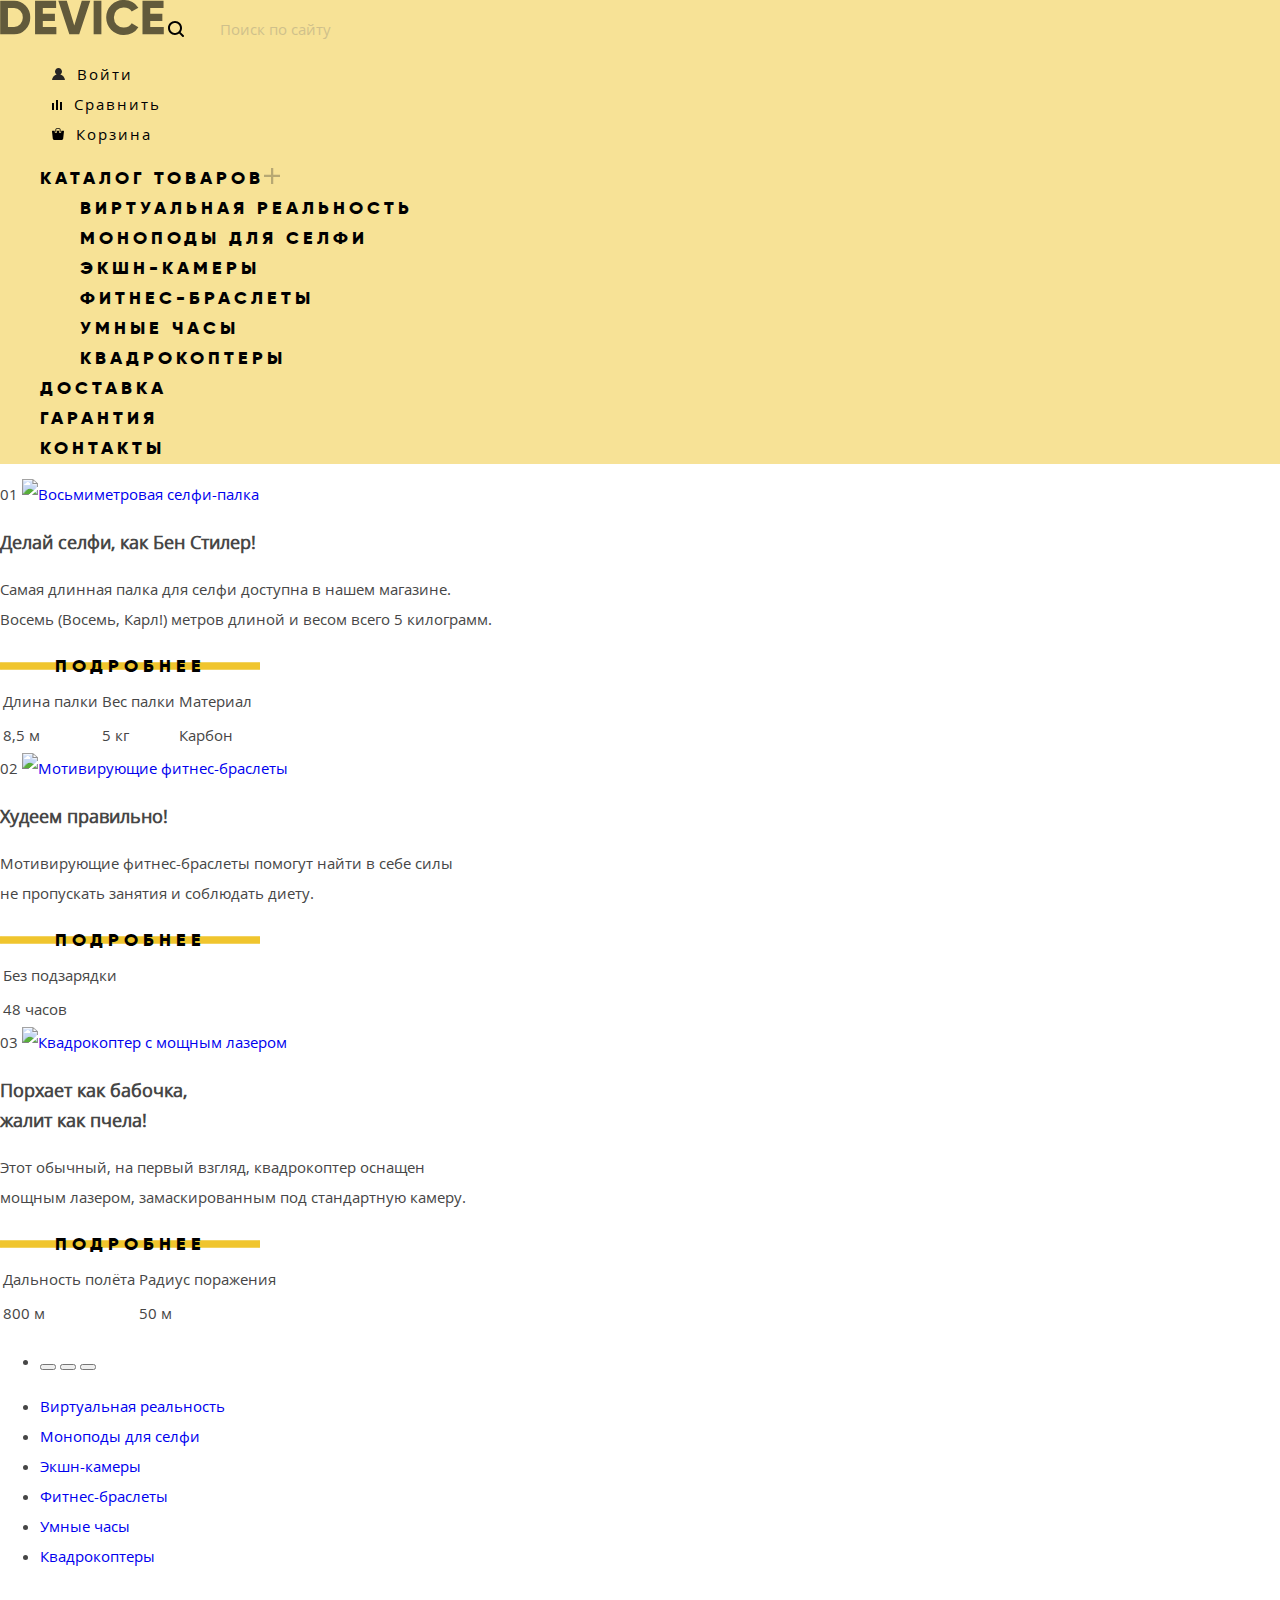
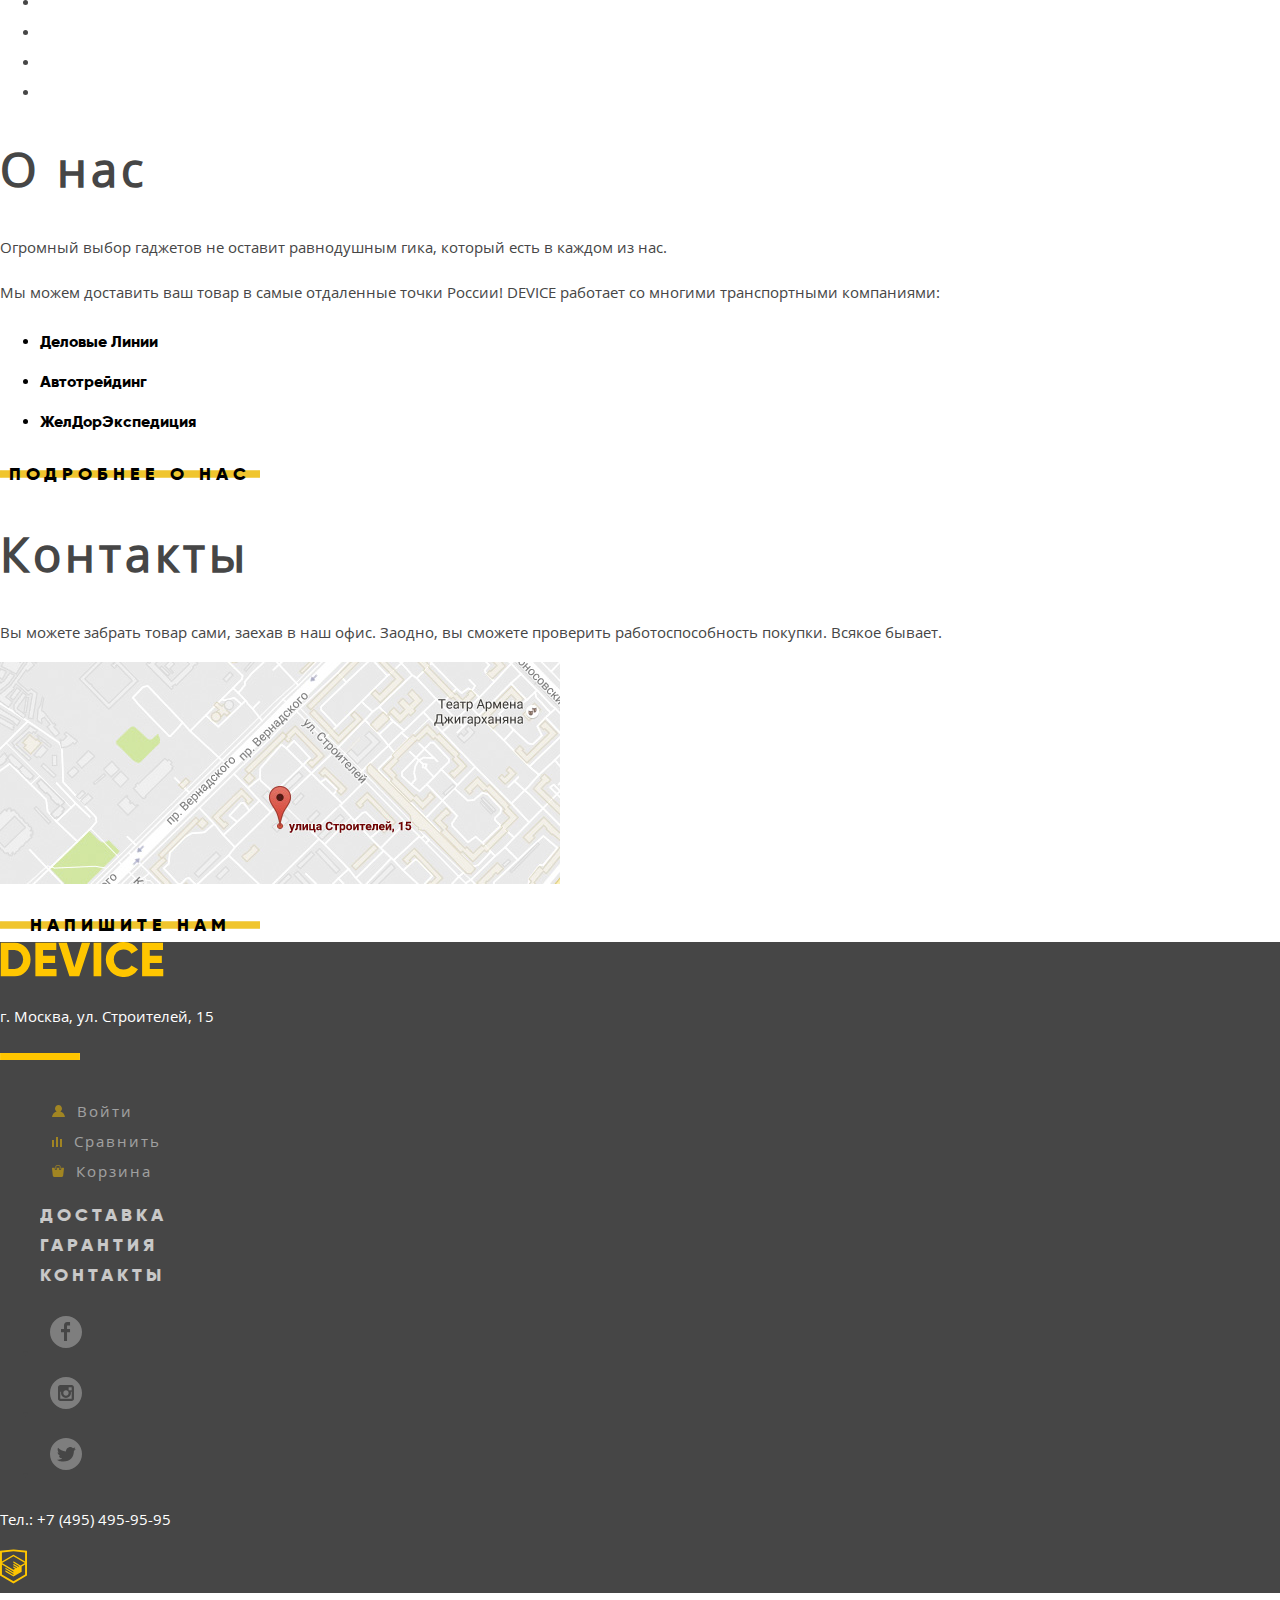
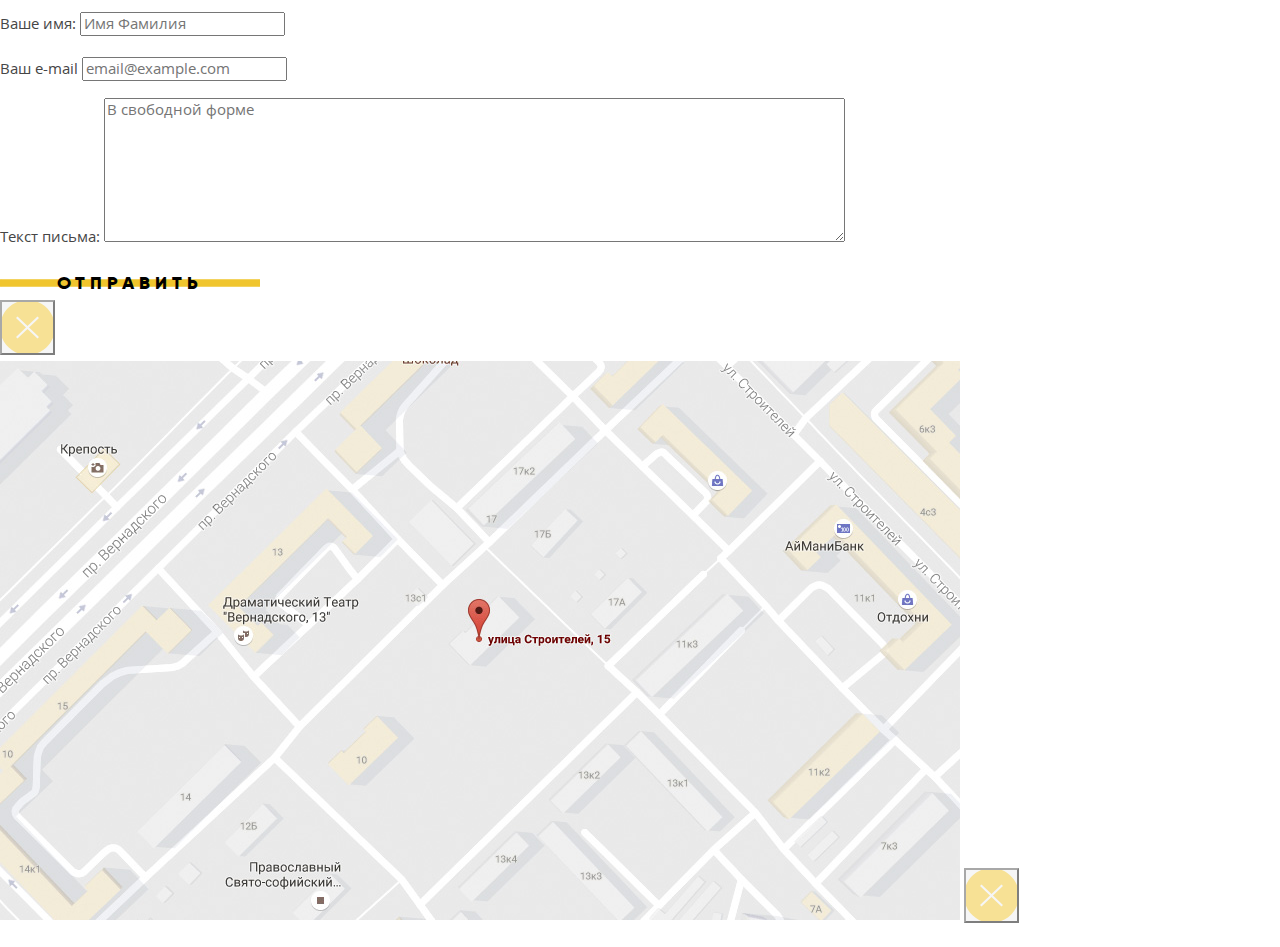
==== index.html @ b41decad "Добавил класс ссылке [Каталог товаров], чтобы снова было видно плюсик (раскр. окно)" ====
<!DOCTYPE html>
<html lang="ru">
  <head>
    <meta charset="utf-8">
    <link href="css/normalize.css" rel="stylesheet">
    <link href="css/style.css" rel="stylesheet">
    <title>Device</title>
  </head>

  <body>
    <header class="main-header">
      <nav class="main-navigation">
        <a class="logo-icon">
          <img src="img/logo-icon.svg" width="164" height="35" alt="Интернет-магазин гаджетов Device">
        </a>
        <form class="search-form" action="https://echo.htmlacademy.ru" method="get">
          <label class="visually-hidden" for="search">Поиск по сайту</label>
          <input class="search-line" type="search" name="search" placeholder="Поиск по сайту" id="search">
        </form>
        <ul class="user-navigation">
          <li class="account">
            <a class="account-icon" href="#">Войти</a>
          </li>
          <li class="compare">
            <a class="compare-icon" href="#">Сравнить</a>
          </li>
          <li class="cart">
            <a class="cart-icon" href="#">Корзина</a>
          </li>
        </ul>

        <ul class="site-navigation">
          <li>
            <a class="catalog" href="#">Каталог товаров</a>
            <ul class="sub-menu">
              <li>
                <a href="#">Виртуальная реальность</a>
              </li>
              <li>
                <a href="catalog.html">Моноподы для селфи</a>
              </li>
              <li>
                <a href="#">Экшн-камеры</a>
              </li>
              <li>
                <a href="#">Фитнес-браслеты</a>
              </li>
              <li>
                <a href="#">Умные часы</a>
              </li>
              <li>
                <a href="#">Квадрокоптеры</a>
              </li>
            </ul>
          </li>
          <li>
              <a href="#">Доставка</a>
          </li>
          <li>
            <a href="#">Гарантия</a>
          </li>
          <li>
            <a href="#">Контакты</a>
          </li>
        </ul>
      </nav>
    </header>

    <main class="container">
      <h1 class="visually-hidden">Интернет магазин Device</h1>

      <section class="popular">
        <h2 class="visually-hidden">Популярные предложения</h2>

        <div class="slide">
          <span class="slide-number">01</span>
          <a href="#">
            <img src="img/slider-1.png" width="384" height="486" alt="Восьмиметровая селфи-палка">
          </a>
          <h3>Делай селфи, как Бен Стилер!</h3>
          <p>
            Самая длинная палка для селфи доступна в нашем магазине. <br>
            Восемь (Восемь, Карл!) метров длиной и весом всего 5 килограмм.
          </p>
          <table>
            <tr>
              <td>Длина палки</td>
              <td>Вес палки</td>
              <td>Материал</td>
            </tr>
            <tr>
              <td>8,5 м</td>
              <td>5 кг</td>
              <td>Карбон</td>
            </tr>
            <a class="button" href="#">Подробнее</a>
          </table>
        </div>

        <div class="slide">
          <span class="slide-number">02</span>
          <a href="#">
            <img src="img/slider-2.png" width="345" height="485" alt="Мотивирующие фитнес-браслеты">
          </a>
          <h3>Худеем правильно!</h3>
          <p>
            Мотивирующие фитнес-браслеты помогут найти в себе силы <br>
            не пропускать занятия и соблюдать диету.
          </p>
          <table>
            <tr>
              <td>Без подзарядки</td>
            </tr>
            <tr>
              <td>48 часов</td>
            </tr>
            <a class="button" href="#">Подробнее</a>
          </table>
        </div>

        <div class="slide">
          <span class="slide-number">03</span>
          <a href="#">
            <img src="img/slider-3.png" width="526" height="334" alt="Квадрокоптер с мощным лазером">
          </a>
          <h3>Порхает как бабочка, <br>
              жалит как пчела!</h3>
          <p>
            Этот обычный, на первый взгляд, квадрокоптер оснащен <br>
            мощным лазером, замаскированным под стандартную камеру.
          </p>
          <table>
            <tr>
              <td>Дальность полёта</td>
              <td>Радиус поражения</td>
            </tr>
            <tr>
              <td>800 м</td>
              <td>50 м</td>
            </tr>
            <a class="button" href="#">Подробнее</a>
          </table>
        </div>
        <ul class="slide-switches">
          <li class="slide-radio">
            <button class="slider" type="button" name="button">
              <span class="visually-hidden">Первый слайд</span>
            </button>
            <button class="slider" type="button" name="button">
              <span class="visually-hidden">Второй слайд</span>
            </button>
            <button class="slider" type="button" name="button">
              <span class="visually-hidden">Третий слайд</span>
            </button>
          </li>
        </ul>
      </section>

      <section class="categories"></section>
        <h2 class="visually-hidden">Популярные категории товаров</h2>
        <ul class="categories-list">
          <li class="categories-item">
            <a href="#">
              <div class="category category-virtual"></div>
            </a>
            <a href="#">Виртуальная реальность</a>
          </li>
          <li class="categories-item">
            <a href="#">
              <div class="category category-monopod"></div>
            </a>
            <a href="#">Моноподы для селфи</a>
          </li>
          <li class="categories-item">
            <a href="#">
              <div class="category category-actioncam"></div>
            </a>
            <a href="#">Экшн-камеры</a>
          </li>
          <li class="categories-item">
            <a href="#">
              <div class="category category-bracelet"></div>
            </a>
            <a href="#">Фитнес-браслеты</a>
          </li>
          <li class="categories-item">
            <a href="#">
              <div class="category category-watch"></div>
            </a>
            <a href="#">Умные часы</a>
          </li>
          <li class="categories-item">
            <a href="#">
              <div class="category category-copters"></div>
            </a>
            <a href="#">Квадрокоптеры</a>
          </li>
        </ul>

      <section class="services"></section>

      <section class="brands">
        <h2 class="visually-hidden">Бренды, с которыми мы сотрудничаем</h2>
        <ul class="brands-list">
          <li class="brands-item">
            <a href="#">
              <img src="img/brands-dji.png" alt="">
            </a>
          </li>
          <li class="brands-item">
            <a href="#">
              <img src="img/brands-sp.png" alt="">
            </a>
          </li>
          <li class="brands-item">
            <a href="#">
              <img src="img/brands-gopro.png" alt="">
            </a>
          </li>
          <li class="brands-item">
            <a href="#">
              <img src="img/brands-vive.png" alt="">
            </a>
          </li>
        </ul>
      </section>

      <section class="info">
        <h2 class="header-with-bar">О нас</h2>
        <p>Огромный выбор гаджетов не оставит равнодушным гика, который есть в каждом из нас.</p>
        <p>Мы можем доставить ваш товар в самые отдаленные точки России! DEVICE работает со многими транспортными компаниями:</p>
        <ul class="partners">
          <li class="partners-item">Деловые Линии</li>
          <li class="partners-item">Автотрейдинг</li>
          <li class="partners-item">ЖелДорЭкспедиция</li>
        </ul>
        <a class="button" href="#">Подробнее о нас</a>
      </section>

      <section class="contacts">
        <h2 class="header-with-bar">Контакты</h2>
        <p>Вы можете забрать товар сами, заехав в наш офис. Заодно, вы сможете проверить работоспособность покупки. Всякое бывает.</p>
        <p><a class="index-map" href="#"><img src="img/index-map.jpg" width="560" height="222" alt="Карта"></a></p>
        <a class="button" href="#">Напишите нам</a>
      </section>
    </main>

    <footer class="main-footer">
      <a class="logo-icon">
        <img src="img/logo-icon-footer.svg" width="164" height="35" alt="Интернет-магазин гаджетов Device">
      </a>
      <p class="adress">г. Москва, ул. Строителей, 15</p>

      <nav class="footer-navigation">
        <ul class="user-navigation-footer">
          <li class="account">
            <a class="account-icon-footer" href="#">Войти</a>
          </li>
          <li class="compare">
            <a class="compare-icon-footer" href="#">Сравнить</a>
          </li>
          <li class="cart">
            <a class="cart-icon-footer" href="#">Корзина</a>
          </li>
        </ul>

        <ul class="site-navigation site-navigation-footer">
          <li>
            <a href="#">Доставка</a>
          </li>
          <li>
            <a href="#">Гарантия</a>
          </li>
          <li>
            <a href="#">Контакты</a>
          </li>
        </ul>
      </nav>
      <ul class="social-network-list">
        <li><a class="social-button social-button-fb" href="#"><span class="visually-hidden">Facebook</span></a></li>
        <li><a class="social-button social-button-inst" href="#"><span class="visually-hidden">Instagram</span></a></li>
        <li><a class="social-button social-button-tw" href="#"><span class="visually-hidden">Twitter</span></a></li>
      </ul>
      <p class="telephone">Тел.: +7 (495) 495-95-95</p>
      <a class="html-academy-logo" href="https://htmlacademy.ru/">
        <img src="img/html-academy-logo.svg" width="27" height="35" alt="Интернет-магазин гаджетов Device">
      </a>
    </footer>

    <section class="modal-feedback">
      <h2 class="visually-hidden">Обратная связь</h2>
      <form class="feedback-form" action="https://echo.htmlacademy.ru" method="post">
        <p>
          <label for="name">Ваше имя:</label>
          <input type="text" name="name" placeholder="Имя Фамилия" id="name">
        </p>
        <p>
          <label for="email">Ваш e-mail</label>
          <input type="email" name="email" placeholder="email@example.com" id="email">
        </p>
        <p>
          <label for="comment">Текст письма:</label>
          <textarea name="comment" rows="8" cols="80" id="comment" placeholder="В свободной форме"></textarea>
        </p>

        <button class="button" type="submit">Отправить</button>
      </form>
      <button class="modal-close" type="button" name="button">
        <span class="visually-hidden">Закрыть всплывающее окно</span>
      </button>
    </section>

    <section class="modal-map">
      <h2 class="visually-hidden">Как до нас добраться</h2>
      <img src="img/modal-map.jpg" alt="г. Москва, ул. Строителей, 15">
      <button class="modal-close" type="button" name="button">
        <span class="visually-hidden">Закрыть всплывающее окно</span>
      </button>
    </section>

  </body>
</html>
---- css/style.css ----
/*
@font-face {
  font-family: "Open Sans";
  src: url("../fonts/opensans.woff2") format("woff2");
  font-weight: normal;
  font-style: normal;
}
*/

@font-face {
  font-family: "Gilroy";
  src: url("../fonts/gilroyextrabold.woff2") format("woff2");
  /* font-weight: 800; */
  font-style: normal;
}

@font-face {
  font-family: "Open Sans";
  src: url("../fonts/opensans.woff2") format("woff2");
  /* font-weight: 400; */
  font-style: normal;
}

.visually-hidden {
  position: absolute;
  clip: rect(0 0 0 0);
  width: 1px;
  height: 1px;
  margin: -1px;
}

body {
  margin: 0;
  padding: 0;

  font-family: "Open Sans", "Arial", sans-serif;
  font-size: 15px;
  line-height: 30px;
  font-weight: normal;
  color: #464646;

  background-color: #ffffff;
}

a {
  text-decoration: none;
}

.main-navigation {
  background-color: #f7e296;
}

.user-navigation, .user-navigation-footer {
  list-style: none;
}

.main-footer p {
  color: #ffffff;
}

.user-navigation a {
  font-size: 15px;
  color: #000000;
  line-height: 30px;
  letter-spacing: 2px;
}

.site-navigation a:hover,
.site-navigation a:focus,
.user-navigation a:hover,
.user-navigation a:focus {
  opacity: 0.6;
}

.site-navigation a:active {
  opacity: 0.3;
}

.button-logout {
  opacity: 0.3;
}

.button-logout:hover,
.button-logout:focus {
  opacity: 0.6;
}

.logo-icon:hover {
  opacity: 0.6;
}

.logo-icon:active {
  opacity: 0.3;
}

.search-line {
  opacity: 0.3;
  border: none;
  outline: none;
  background-color: transparent;
}

.search-line:hover,
.search-line:focus{
  opacity: 0.6;
}

.account a:hover,
.compare a:hover,
.cart a:hover {
  opacity: 0.6;
}

.account a:active,
.compare a:active,
.cart a:active {
  opacity: 0.3;
}

.search-form {
  /* border-color: red;
  border-style: solid; */
  display: inline-block;
  padding-left: 50px;
  background-image: url("../img/search-icon.svg");
  background-repeat: no-repeat;
  background-position: left;
}

.account-icon::before{
  content: "";
  width: 13px;
  height: 12px;
  margin-right: 12px;
  margin-left: 12px;

  background-image: url("../img/account-icon.svg");
  background-repeat: no-repeat;
  background-position: center;
  display: inline-block;
}

.account-icon-footer::before {
  content: "";
  content: "";
  width: 13px;
  height: 12px;
  margin-right: 12px;
  margin-left: 12px;

  background-image: url("../img/account-icon-footer.svg");
  background-repeat: no-repeat;
  background-position: center;
  display: inline-block;
}


.compare-icon::before {
  content: "";
  width: 10px;
  height: 10px;
  margin-right: 12px;
  margin-left: 12px;

  background-image: url("../img/compare-icon.svg");
  background-repeat: no-repeat;
  background-position: center;
  display: inline-block;
}

.compare-icon-footer::before {
  content: "";
  width: 10px;
  height: 10px;
  margin-right: 12px;
  margin-left: 12px;

  background-image: url("../img/compare-icon-footer.svg");
  background-repeat: no-repeat;
  background-position: center;
  display: inline-block
}

.cart-icon::before {
  content: "";
  width: 12px;
  height: 12px;
  margin-right: 12px;
  margin-left: 12px;

  background-image: url("../img/cart-icon.svg");
  background-repeat: no-repeat;
  background-position: center;
  display: inline-block;
}

.cart-icon-footer::before {
  content: "";
  width: 12px;
  height: 12px;
  margin-right: 12px;
  margin-left: 12px;

  background-image: url("../img/cart-icon-footer.svg");
  background-repeat: no-repeat;
  background-position: center;
  display: inline-block;
}

.catalog::after {
  content: "";
  width: 16px;
  height: 16px;
  background-image: url("../img/plus.png");
  background-repeat: no-repeat;
  background-position: center;
  display: inline-block;
  opacity: 0.3;
}

.site-navigation, .sub-menu {
  list-style: none;
  font-family: "Gilroy", "Arial", sans-serif;
  font-weight: 800;
}

.site-navigation a {
  text-transform: uppercase;
  line-height: 24px;
  font-size: 18px;
  font-weight: normal;
  letter-spacing: 4px;
  color: #000000;
}

.info h2, .contacts h2, .modal-feedback h2 {
  font-size: 47px;
  line-height: 48px;
  font-weight: 800;
  letter-spacing: 4px;
}

.partners-item {
  font-size: 16px;
  font-family: "Gilroy", "Open Sans", sans-serif;
  font-weight: 800;
  line-height: 40px;
  color: #000000;
}

.header-with-bar::before {
  content: "";
  width: 300px;
  height: auto;

  background-image: url("../img/bar-black.png");
  background-repeat: no-repeat;
  background-position: left;
  display: block;
}

.adress::after {
  content: "";
  width: 300px;
  height: 50px;

  background-image: url("../img/bar-yellow-footer.png");
  background-repeat: no-repeat;
  background-position: left;
  display: block;
}

.main-footer {
  background-color: #464646;
}

.footer-navigation, .user-navigation-footer a {
  font-size: 15px;
  font-family: "Open Sans", sans-serif;
  font-weight: 300;
  color: #ffffff;
  line-height: 30px;
  letter-spacing: 2px;

  opacity: 0.7;
}

.footer-navigation .user-navigation a:hover {
  opacity: 1;
}

.footer-navigation .user-navigation a:active {
  opacity: 0.3;
}

.footer-navigation .site-navigation a {
  text-transform: uppercase;
  ont-family: "Gilroy", "Arial", sans-serif;
  font-weight: 800;
  line-height: 24px;
  font-size: 18px;
  font-weight: normal;
  letter-spacing: 4px;
  color: #ffffff;

}

.footer-navigation .site-navigation a:hover {
  opacity: 0,7;
}

.footer-navigation .site-navigation a:active {
  opacity: 0,3;
}

.social-button {
  width: 32px;
  height: 32px;

  margin: 10px;

  background-repeat: no-repeat;
  background-position: center;
  display: inline-block;

  opacity: 0.3;
}

.social-button:hover,
.social-button:focus {
  opacity: 0.6;
}

.social-button:active {
  opacity: 0.1;
}

.social-button-fb {
  background-image: url("../img/social-button-fb.svg");
}

.social-button-inst {
  background-image: url("../img/social-button-inst.svg");
}

.social-button-tw {
  background-image: url("../img/social-button-tw.svg");
}

.button, button.modal-map {
  width: 260px;
  padding-top: 5px;
  padding-bottom: 5px;
  font-size: 18px;
  text-align: center;
  vertical-align: middle;
  display: inline-block;


  font-family: "Gilroy", "Arial", sans-serif;
  font-weight: 800;
  text-transform: uppercase;
  line-height: 24px;
  color: #000000;
  letter-spacing: 5px;

  background-image: url("../img/bar-yellow.png");
  background-repeat: no-repeat;
  background-position: center;
}

.modal-feedback .button, .filters .button {
  width: 260px;

  padding-left: auto;
  padding-right: auto;
  padding-top: 5px;
  padding-bottom: 5px;
  font-size: 18px;
  text-align: center;
  vertical-align: middle;
  display: block;
  border: none;
  background-color: transparent;

  font-family: "Gilroy", "Arial", sans-serif;
  font-weight: 800;
  text-transform: uppercase;
  line-height: 24px;
  color: #000000;
  letter-spacing: 5px;

  background-image: url("../img/bar-yellow.png");
  background-repeat: no-repeat;
  background-position: center;
  outline: none;
}

.button:hover,
.button:focus,
button:hover,
button:focus {
  background-color: #f0c52e;
  background-size: auto;
  background-image: none;
}

.button:active, button:active {
  color: rgba(0, 0, 0, 0.3);
}

.modal-close {
  width: 55px;
  height: 55px;
  background-image: url("../img/modal-close.svg");
  background-repeat: no-repeat;
  background-position: center;
  display: inline-block;
  opacity: 0.5;
}
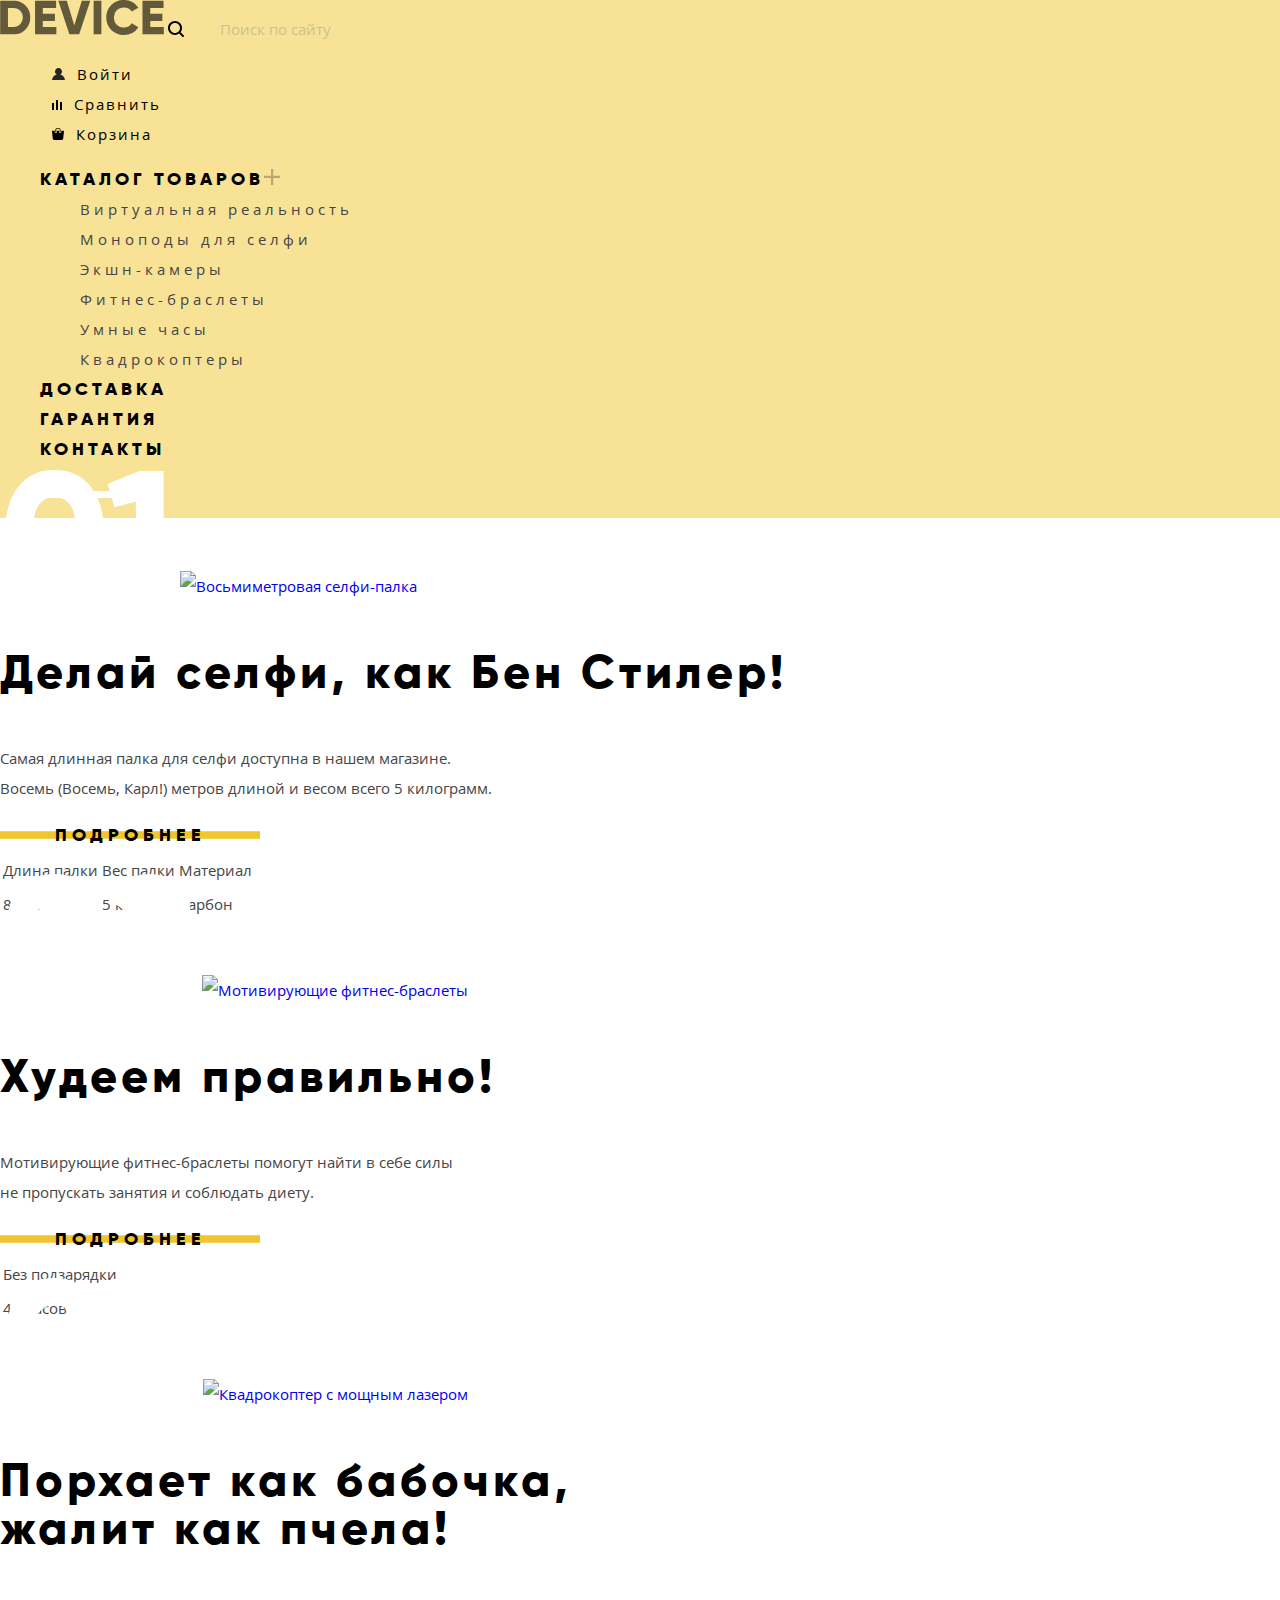
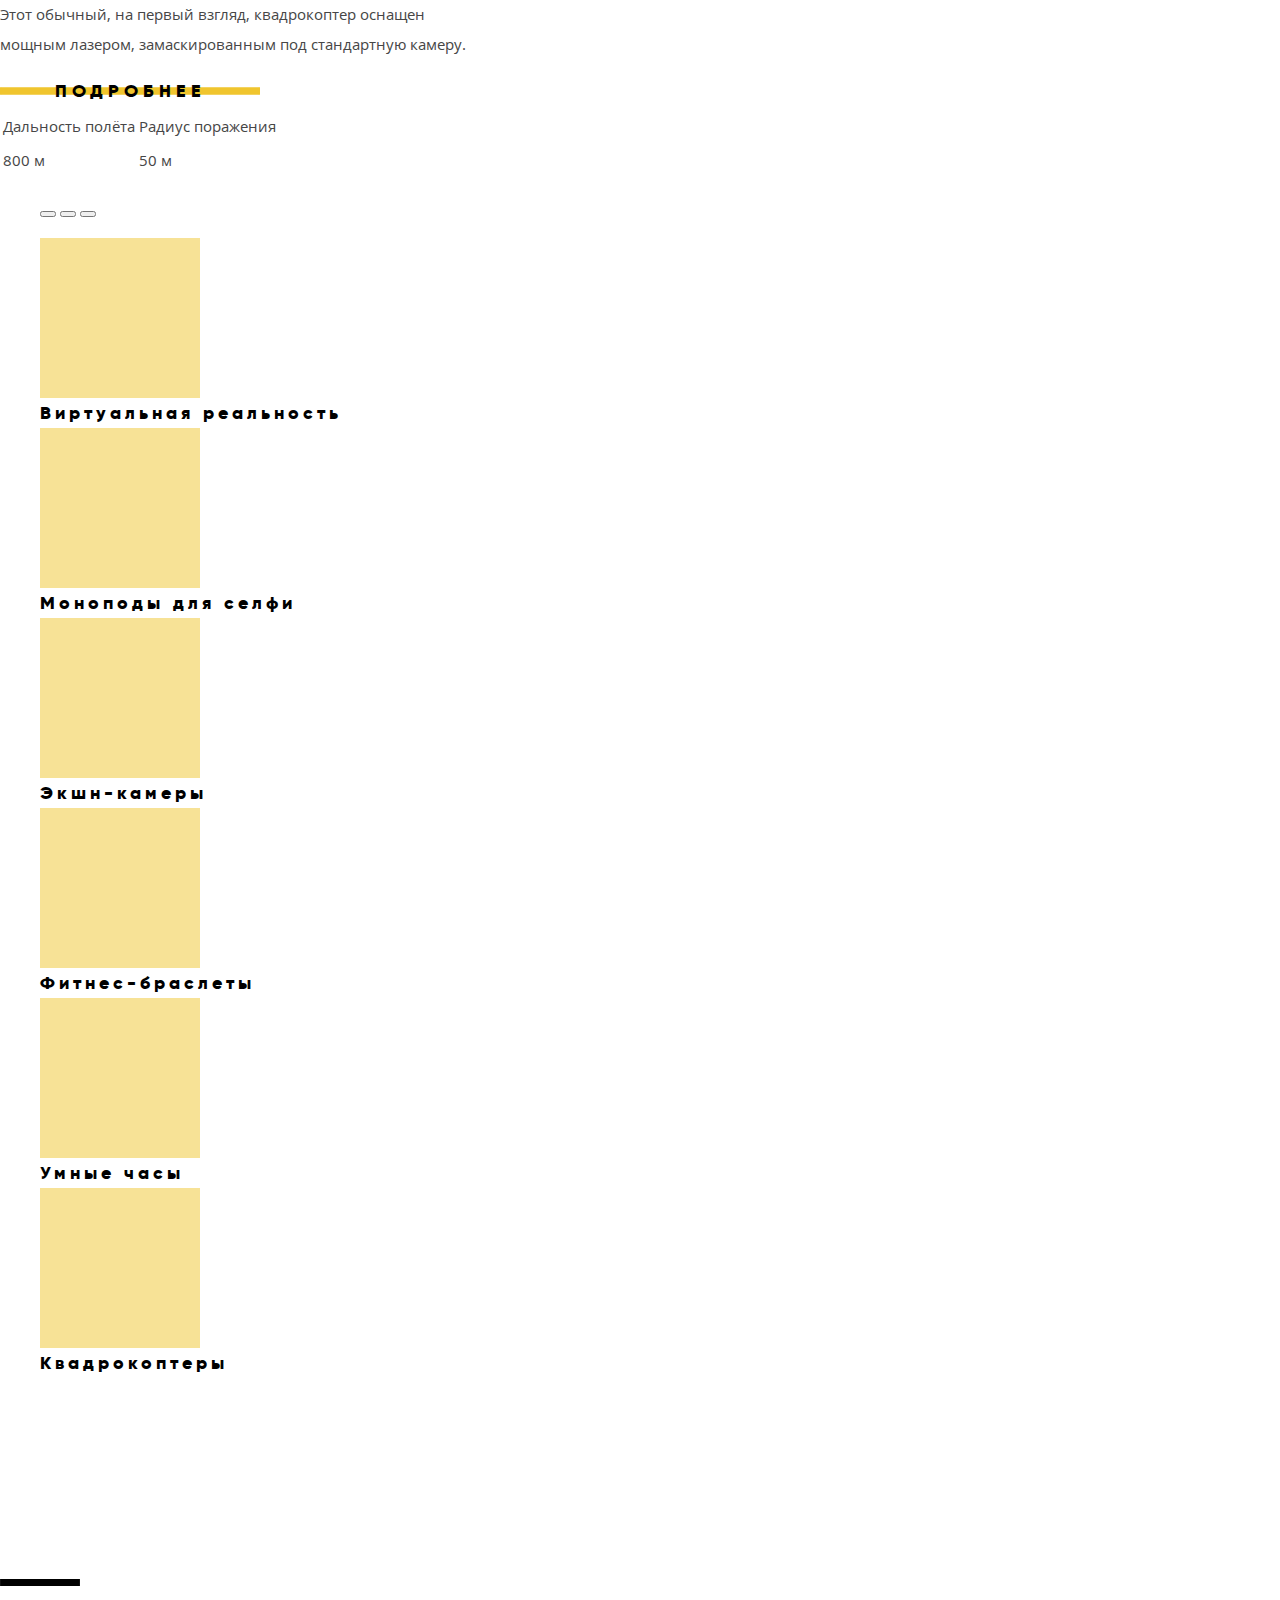
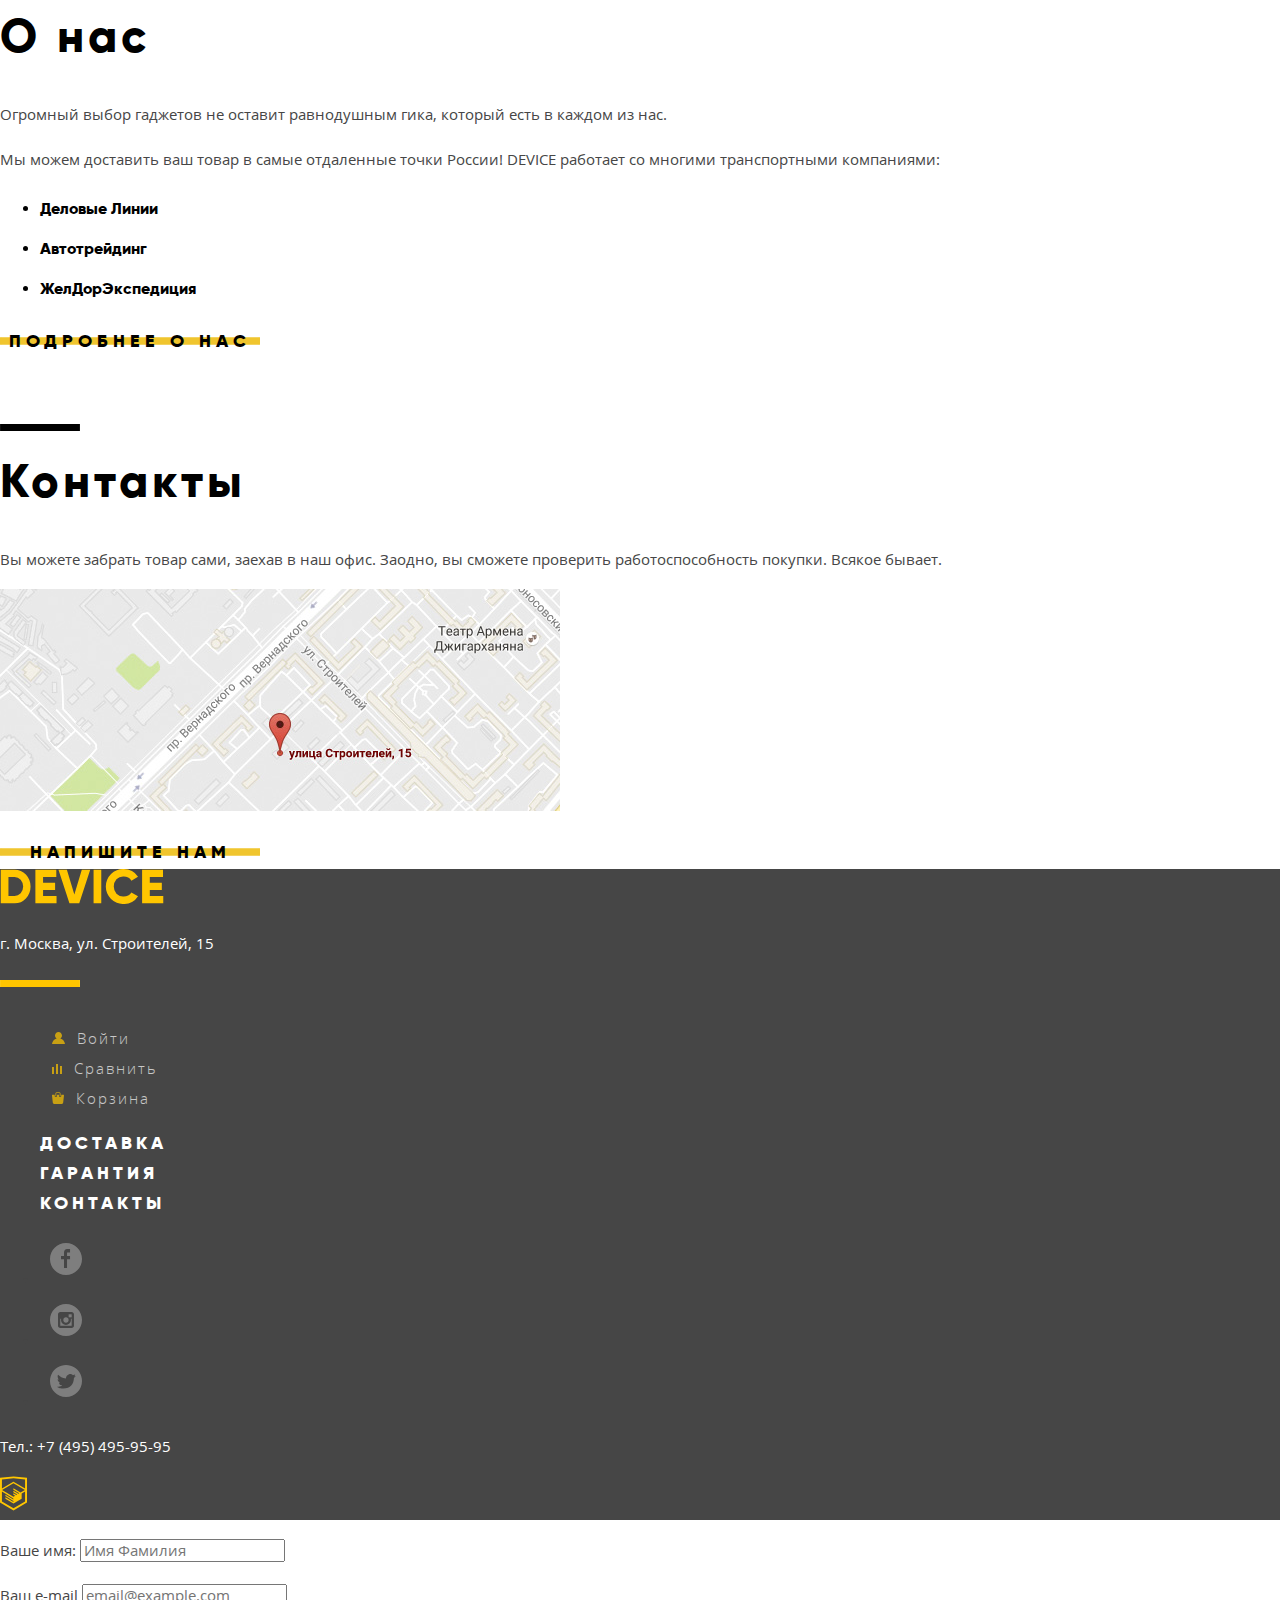
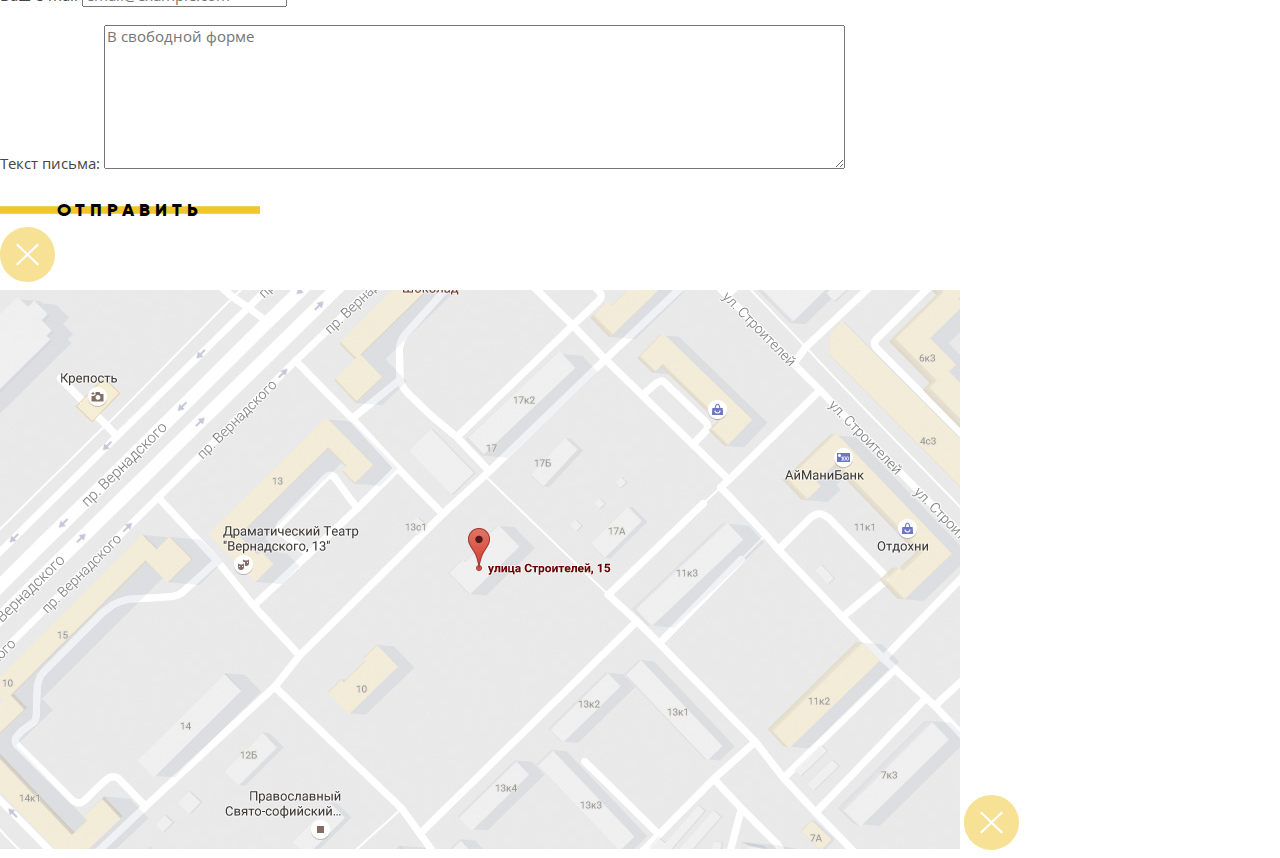
==== commit 8b013fa5: "Исправление div'ов ссылок в популярном на псевдоэлементы" ====
--- a/index.html
+++ b/index.html
@@ -160,43 +160,24 @@
         <h2 class="visually-hidden">Популярные категории товаров</h2>
         <ul class="categories-list">
           <li class="categories-item">
-            <a href="#">
-              <div class="category category-virtual"></div>
-            </a>
-            <a href="#">Виртуальная реальность</a>
-          </li>
-          <li class="categories-item">
-            <a href="#">
-              <div class="category category-monopod"></div>
-            </a>
-            <a href="#">Моноподы для селфи</a>
-          </li>
-          <li class="categories-item">
-            <a href="#">
-              <div class="category category-actioncam"></div>
-            </a>
-            <a href="#">Экшн-камеры</a>
-          </li>
-          <li class="categories-item">
-            <a href="#">
-              <div class="category category-bracelet"></div>
-            </a>
-            <a href="#">Фитнес-браслеты</a>
-          </li>
-          <li class="categories-item">
-            <a href="#">
-              <div class="category category-watch"></div>
-            </a>
-            <a href="#">Умные часы</a>
-          </li>
-          <li class="categories-item">
-            <a href="#">
-              <div class="category category-copters"></div>
-            </a>
-            <a href="#">Квадрокоптеры</a>
-          </li>
-        </ul>
-
+            <a class="category category-virtual" href="#">Виртуальная реальность</a>
+          </li>
+          <li class="categories-item">
+            <a class="category category-monopod" href="#">Моноподы для селфи</a>
+          </li>
+          <li class="categories-item">
+            <a class="category category-actioncam" href="#">Экшн-камеры</a>
+          </li>
+          <li class="categories-item">
+            <a class="category category-bracelet" href="#">Фитнес-браслеты</a>
+          </li>
+          <li class="categories-item">
+            <a class="category category-watch" href="#">Умные часы</a>
+          </li>
+          <li class="categories-item">
+            <a class="category category-copters" href="#">Квадрокоптеры</a>
+          </li>
+        </ul>
       <section class="services"></section>
 
       <section class="brands">
--- a/css/style.css
+++ b/css/style.css
@@ -1,32 +1,40 @@
-/*
+@font-face {
+  font-family: "Gilroy";
+  src: url("../fonts/gilroyextrabold.woff2") format("woff2");
+  font-weight: 800;
+  font-style: normal;
+}
+
+@font-face {
+  font-family: "Gilroy";
+  src: url("../fonts/gilroylight.woff2") format("woff2");
+  font-weight: 300;
+  font-style: normal;
+}
+
 @font-face {
   font-family: "Open Sans";
   src: url("../fonts/opensans.woff2") format("woff2");
-  font-weight: normal;
-  font-style: normal;
-}
-*/
-
-@font-face {
-  font-family: "Gilroy";
-  src: url("../fonts/gilroyextrabold.woff2") format("woff2");
-  /* font-weight: 800; */
+  font-weight: 400;
   font-style: normal;
 }
 
 @font-face {
   font-family: "Open Sans";
-  src: url("../fonts/opensans.woff2") format("woff2");
-  /* font-weight: 400; */
+  src: url("../fonts/opensanslight.woff2") format("woff2");
+  font-weight: 300;
   font-style: normal;
 }
 
 .visually-hidden {
   position: absolute;
-  clip: rect(0 0 0 0);
   width: 1px;
   height: 1px;
   margin: -1px;
+  border: 0;
+  padding: 0;
+  clip: rect(0 0 0 0);
+  overflow: hidden;
 }
 
 body {
@@ -36,7 +44,7 @@
   font-family: "Open Sans", "Arial", sans-serif;
   font-size: 15px;
   line-height: 30px;
-  font-weight: normal;
+  font-weight: 400;
   color: #464646;
 
   background-color: #ffffff;
@@ -50,7 +58,28 @@
   background-color: #f7e296;
 }
 
-.user-navigation, .user-navigation-footer {
+.main-navigation::after {
+  content: "";
+  width: 130px;
+  height: 30px;
+  margin-right: 12px;
+  margin-left: 12px;
+
+  background-image: url("../img/bar-white.png");
+  background-repeat: no-repeat;
+  background-position: center;
+  display: inline-block;
+}
+
+.breadcrumbs,
+.user-navigation,
+.user-navigation-footer,
+.site-navigation,
+.sub-menu,
+.slide-switches,
+.catalog-list,
+.categories-list,
+.brands-list {
   list-style: none;
 }
 
@@ -85,7 +114,8 @@
   opacity: 0.6;
 }
 
-.logo-icon:hover {
+.logo-icon:hover,
+.logo-icon:focus {
   opacity: 0.6;
 }
 
@@ -105,12 +135,6 @@
   opacity: 0.6;
 }
 
-.account a:hover,
-.compare a:hover,
-.cart a:hover {
-  opacity: 0.6;
-}
-
 .account a:active,
 .compare a:active,
 .cart a:active {
@@ -122,6 +146,7 @@
   border-style: solid; */
   display: inline-block;
   padding-left: 50px;
+
   background-image: url("../img/search-icon.svg");
   background-repeat: no-repeat;
   background-position: left;
@@ -142,7 +167,6 @@
 
 .account-icon-footer::before {
   content: "";
-  content: "";
   width: 13px;
   height: 12px;
   margin-right: 12px;
@@ -153,7 +177,6 @@
   background-position: center;
   display: inline-block;
 }
-
 
 .compare-icon::before {
   content: "";
@@ -218,26 +241,108 @@
   opacity: 0.3;
 }
 
-.site-navigation, .sub-menu {
-  list-style: none;
+.site-navigation a {
   font-family: "Gilroy", "Arial", sans-serif;
   font-weight: 800;
-}
-
-.site-navigation a {
+
   text-transform: uppercase;
   line-height: 24px;
   font-size: 18px;
-  font-weight: normal;
   letter-spacing: 4px;
   color: #000000;
 }
 
-.info h2, .contacts h2, .modal-feedback h2 {
+.site-navigation-footer a {
+  color: #ffffff;
+}
+
+.sub-menu a {
+  font-family: "Open Sans", "Arial", sans-serif;
+  font-size: 15px;
+  line-height: 30px;
+  font-weight: 400;
+  color: #464646;
+  text-transform: none;
+}
+
+/* .slide-switches {
+} */
+
+.container h2,
+.info h2,
+.contacts h2,
+.modal-feedback h2,
+.popular h3 {
   font-size: 47px;
+  font-family: "Gilroy", "Open Sans", sans-serif;
   line-height: 48px;
   font-weight: 800;
   letter-spacing: 4px;
+  color: #000000;
+}
+
+.slide-number {
+  font-family: "Gilroy", "Open Sans", sans-serif;
+  font-size: 173.2px;
+  font-weight: 800;
+  color: #ffffff;
+}
+
+.categories-item a {
+  font-family: "Gilroy", "Arial", sans-serif;
+  font-weight: 800;
+
+  text-transform: none;
+  line-height: 24px;
+  font-size: 18px;
+  letter-spacing: 4px;
+  color: #000000;
+}
+
+.category::before {
+  content: "";
+  display: block;
+  width: 160px;
+  height: 160px;
+
+  background-color: rgba(240, 197, 46, 0.5);
+  background-position: center;
+  background-repeat: no-repeat;
+}
+
+.category-virtual::before {
+  background-image: url("../img/category-virtual.png");
+}
+
+.category-monopod::before {
+  background-image: url("../img/category-monopod.png");
+  background-position: bottom;
+}
+
+.category-actioncam::before {
+  background-image: url("../img/category-actioncam.png");
+}
+
+.category-bracelet::before {
+  background-image: url("../img/category-bracelet.png");
+}
+
+.category-watch::before {
+  background-image: url("../img/category-watch.png");
+}
+
+.category-copters::before {
+  background-image: url("../img/category-copters.png");
+}
+
+.category:hover::before,
+.category:focus::before, 
+.category:active::before {
+  background-color: rgba(240, 197, 46, 1);
+}
+
+.category-virtual:active::before {
+  opacity: 0.3;
 }
 
 .partners-item {
@@ -251,7 +356,7 @@
 .header-with-bar::before {
   content: "";
   width: 300px;
-  height: auto;
+  height: 60px;
 
   background-image: url("../img/bar-black.png");
   background-repeat: no-repeat;
@@ -274,7 +379,7 @@
   background-color: #464646;
 }
 
-.footer-navigation, .user-navigation-footer a {
+.user-navigation-footer a {
   font-size: 15px;
   font-family: "Open Sans", sans-serif;
   font-weight: 300;
@@ -285,38 +390,25 @@
   opacity: 0.7;
 }
 
-.footer-navigation .user-navigation a:hover {
+.user-navigation-footer a:hover {
   opacity: 1;
 }
 
-.footer-navigation .user-navigation a:active {
-  opacity: 0.3;
-}
-
-.footer-navigation .site-navigation a {
-  text-transform: uppercase;
-  ont-family: "Gilroy", "Arial", sans-serif;
-  font-weight: 800;
-  line-height: 24px;
-  font-size: 18px;
-  font-weight: normal;
-  letter-spacing: 4px;
-  color: #ffffff;
-
-}
-
-.footer-navigation .site-navigation a:hover {
+.user-navigation-footer a:active {
+  opacity: 0.3;
+}
+
+.site-navigation-footer a:hover {
   opacity: 0,7;
 }
 
-.footer-navigation .site-navigation a:active {
+.site-navigation-footer a:hover {
   opacity: 0,3;
 }
 
 .social-button {
   width: 32px;
   height: 32px;
-
   margin: 10px;
 
   background-repeat: no-repeat;
@@ -347,7 +439,16 @@
   background-image: url("../img/social-button-tw.svg");
 }
 
-.button, button.modal-map {
+.html-academy-logo:hover,
+.html-academy-logo:focus {
+  opacity: 0.6;
+}
+
+.html-academy-logo:active {
+  opacity: 0.3;
+}
+
+.button {
   width: 260px;
   padding-top: 5px;
   padding-bottom: 5px;
@@ -356,7 +457,6 @@
   vertical-align: middle;
   display: inline-block;
 
-
   font-family: "Gilroy", "Arial", sans-serif;
   font-weight: 800;
   text-transform: uppercase;
@@ -367,18 +467,16 @@
   background-image: url("../img/bar-yellow.png");
   background-repeat: no-repeat;
   background-position: center;
+  outline: none;
 }
 
 .modal-feedback .button, .filters .button {
   width: 260px;
 
-  padding-left: auto;
-  padding-right: auto;
   padding-top: 5px;
   padding-bottom: 5px;
   font-size: 18px;
   text-align: center;
-  vertical-align: middle;
   display: block;
   border: none;
   background-color: transparent;
@@ -412,9 +510,13 @@
 .modal-close {
   width: 55px;
   height: 55px;
+  border: none;
+  background-color: transparent;
+
   background-image: url("../img/modal-close.svg");
   background-repeat: no-repeat;
   background-position: center;
   display: inline-block;
   opacity: 0.5;
-}
+  outline: none;
+}
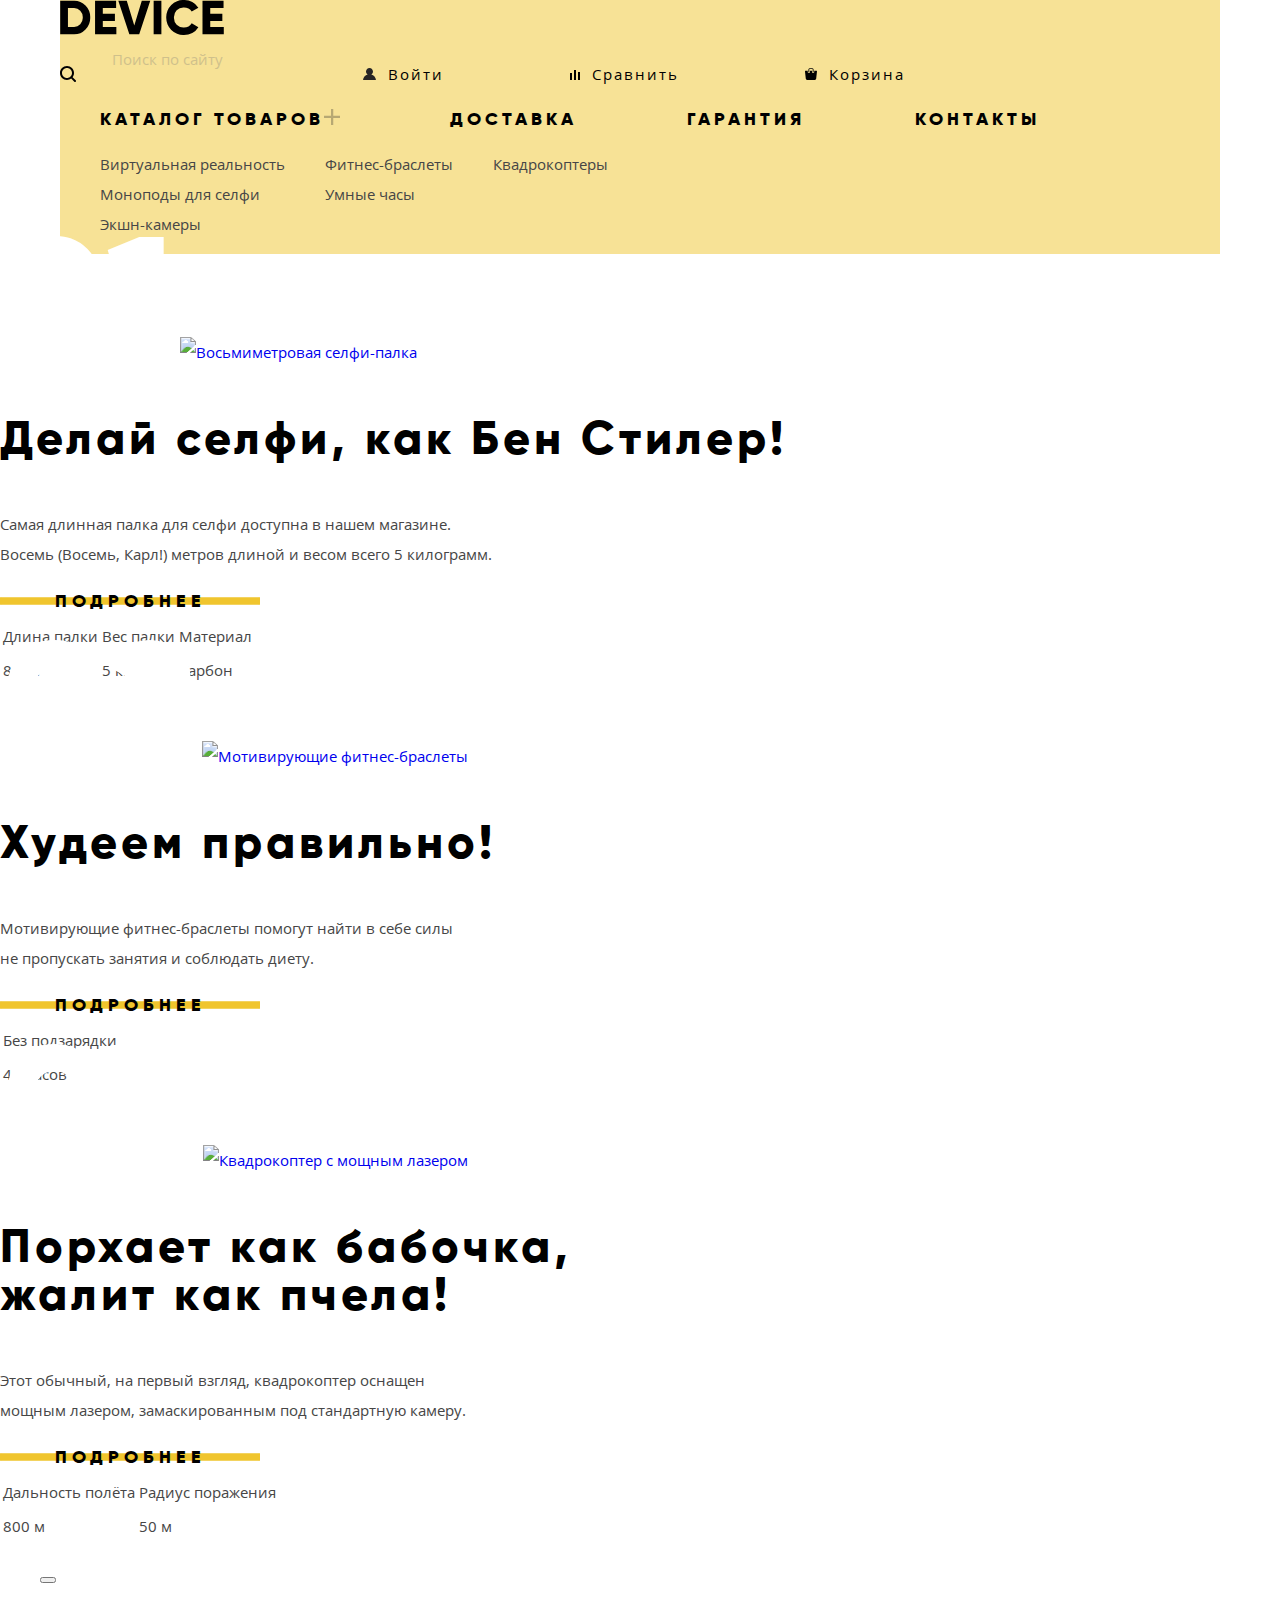
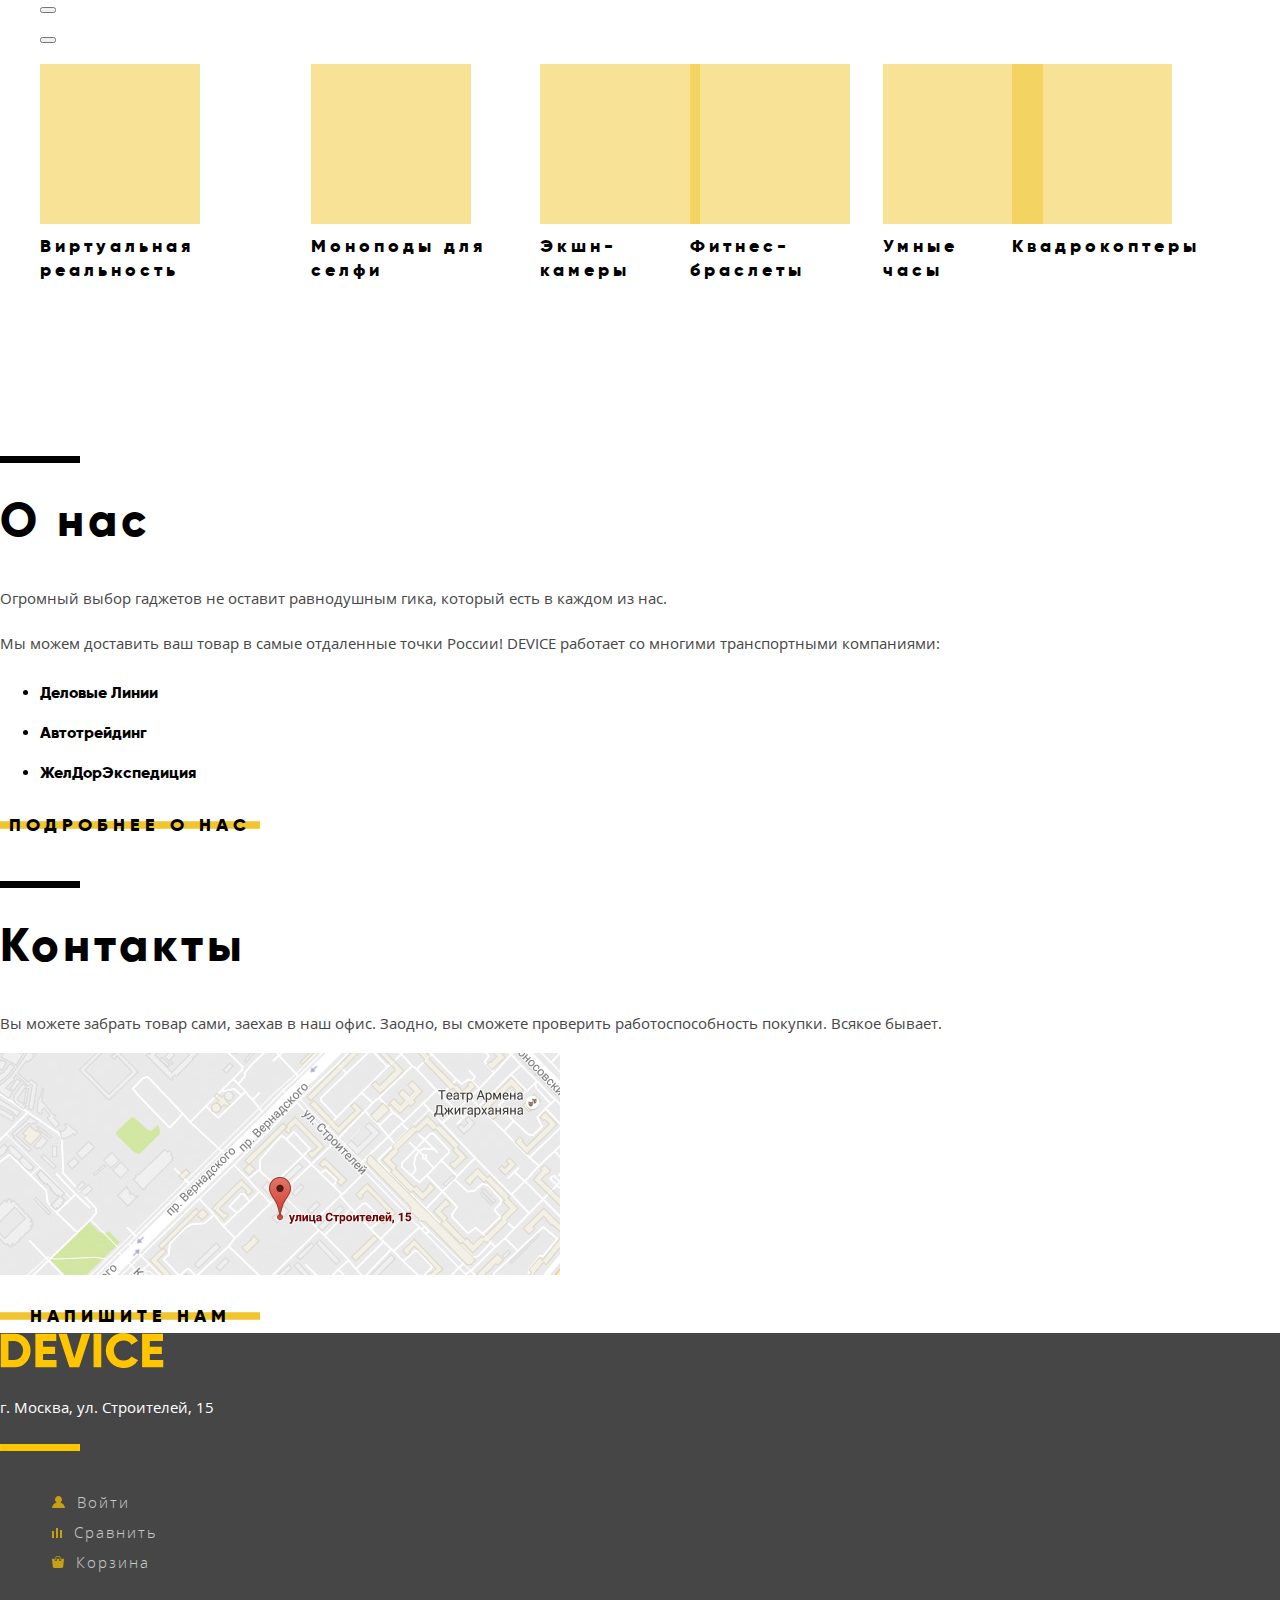
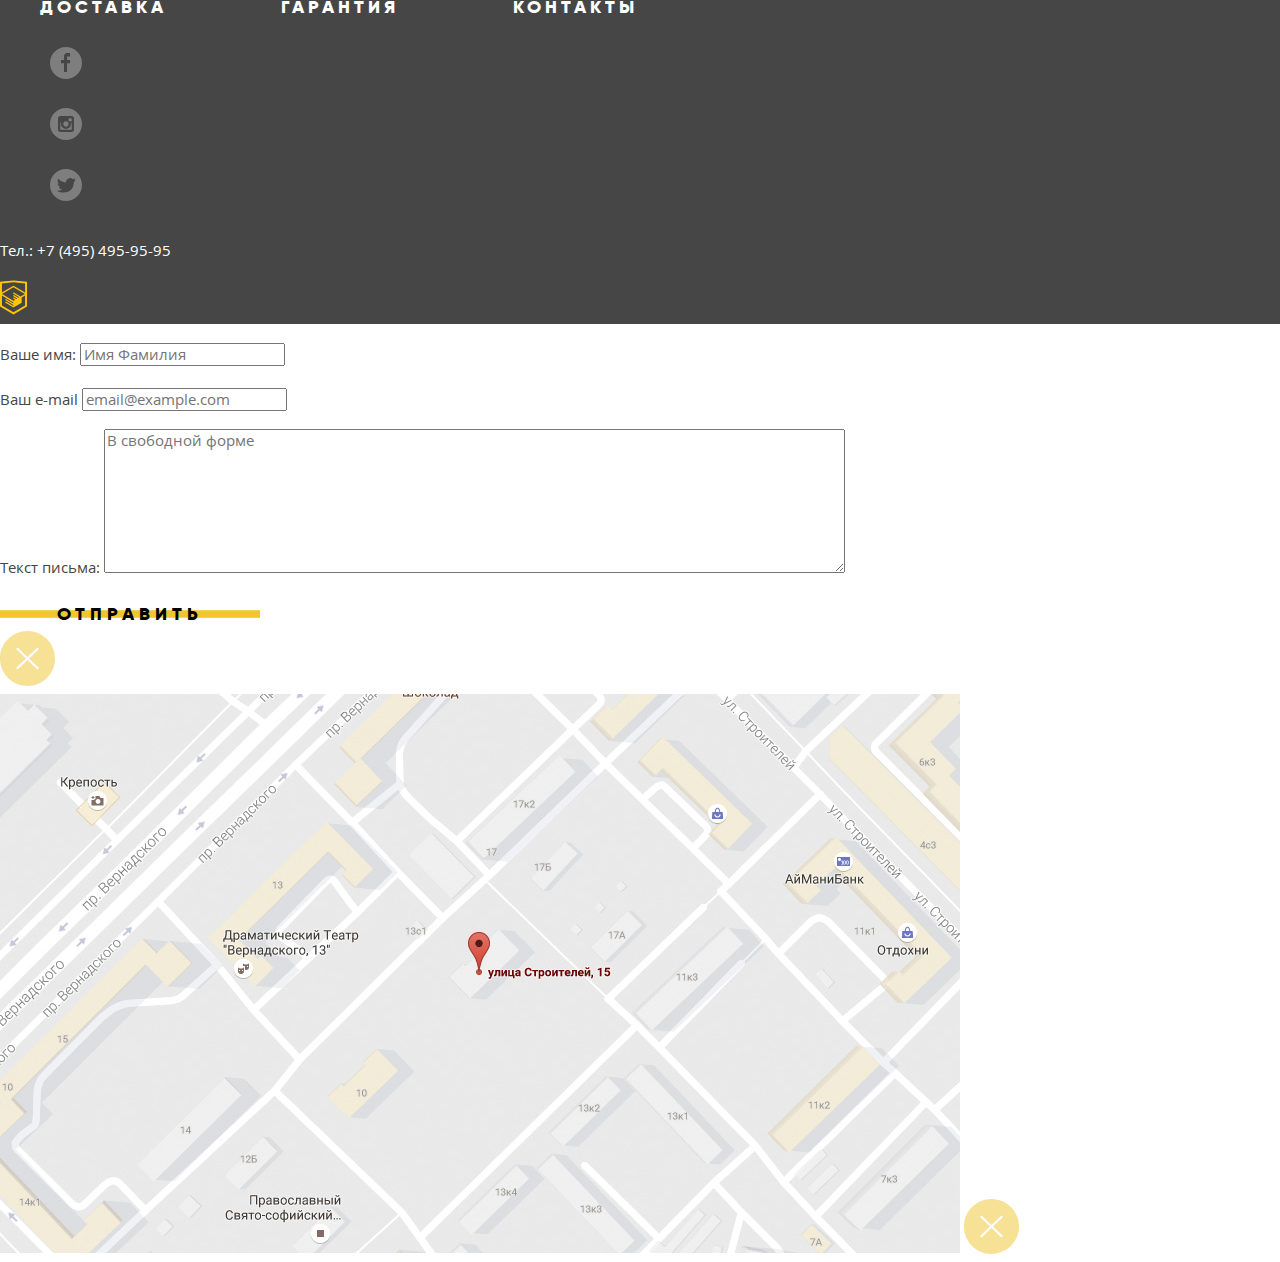
==== commit eba25bb3: "Первая попытка в сетки" ====
--- a/index.html
+++ b/index.html
@@ -4,35 +4,50 @@
     <meta charset="utf-8">
     <link href="css/normalize.css" rel="stylesheet">
     <link href="css/style.css" rel="stylesheet">
+    <!-- <link href="css/outline.css" rel="stylesheet"> -->
     <title>Device</title>
   </head>
 
   <body>
     <header class="main-header">
       <nav class="main-navigation">
-        <a class="logo-icon">
-          <img src="img/logo-icon.svg" width="164" height="35" alt="Интернет-магазин гаджетов Device">
-        </a>
-        <form class="search-form" action="https://echo.htmlacademy.ru" method="get">
-          <label class="visually-hidden" for="search">Поиск по сайту</label>
-          <input class="search-line" type="search" name="search" placeholder="Поиск по сайту" id="search">
-        </form>
-        <ul class="user-navigation">
-          <li class="account">
-            <a class="account-icon" href="#">Войти</a>
-          </li>
-          <li class="compare">
-            <a class="compare-icon" href="#">Сравнить</a>
-          </li>
-          <li class="cart">
-            <a class="cart-icon" href="#">Корзина</a>
-          </li>
-        </ul>
-
-        <ul class="site-navigation">
-          <li>
-            <a class="catalog" href="#">Каталог товаров</a>
-            <ul class="sub-menu">
+        <div class="flex-container">
+          <a class="logo-icon">
+            <img src="img/logo-icon.svg" width="164" height="35" alt="Интернет-магазин гаджетов Device">
+          </a>
+            <div class="flex-container-row">
+              <form class="search-form" action="https://echo.htmlacademy.ru" method="get">
+                <label class="visually-hidden" for="search">Поиск по сайту</label>
+                <input class="search-line" type="search" name="search" placeholder="Поиск по сайту" id="search">
+              </form>
+              <ul class="user-navigation">
+                <li class="account">
+                  <a class="account-icon" href="#">Войти</a>
+                </li>
+                <li class="compare">
+                  <a class="compare-icon" href="#">Сравнить</a>
+                </li>
+                <li class="cart">
+                  <a class="cart-icon" href="#">Корзина</a>
+                </li>
+              </ul>
+            </div>
+          <ul class="site-navigation flex-container-row">
+            <li class="site-navigation-catalog">
+              <a class="catalog" href="#">Каталог товаров</a>
+            </li>
+            <li>
+                <a href="#">Доставка</a>
+            </li>
+            <li>
+              <a href="#">Гарантия</a>
+            </li>
+            <li>
+              <a href="#">Контакты</a>
+            </li>
+          </ul>
+          <div class="sub-menu flex-container-sub">
+            <ul>
               <li>
                 <a href="#">Виртуальная реальность</a>
               </li>
@@ -42,27 +57,22 @@
               <li>
                 <a href="#">Экшн-камеры</a>
               </li>
+            </ul>
+            <ul>
               <li>
                 <a href="#">Фитнес-браслеты</a>
               </li>
               <li>
                 <a href="#">Умные часы</a>
               </li>
+            </ul>
+            <ul>
               <li>
                 <a href="#">Квадрокоптеры</a>
               </li>
             </ul>
-          </li>
-          <li>
-              <a href="#">Доставка</a>
-          </li>
-          <li>
-            <a href="#">Гарантия</a>
-          </li>
-          <li>
-            <a href="#">Контакты</a>
-          </li>
-        </ul>
+          </div>
+        </div>
       </nav>
     </header>
 
@@ -146,9 +156,13 @@
             <button class="slider" type="button" name="button">
               <span class="visually-hidden">Первый слайд</span>
             </button>
+          </li>
+          <li>
             <button class="slider" type="button" name="button">
               <span class="visually-hidden">Второй слайд</span>
             </button>
+          </li>
+          <li>
             <button class="slider" type="button" name="button">
               <span class="visually-hidden">Третий слайд</span>
             </button>
@@ -158,7 +172,7 @@
 
       <section class="categories"></section>
         <h2 class="visually-hidden">Популярные категории товаров</h2>
-        <ul class="categories-list">
+        <ul class="categories-list flex-container-row">
           <li class="categories-item">
             <a class="category category-virtual" href="#">Виртуальная реальность</a>
           </li>
--- a/css/style.css
+++ b/css/style.css
@@ -288,7 +288,11 @@
   color: #ffffff;
 }
 
-.categories-item a {
+.category {
+  position: relative;
+  display: block;
+  padding-top: 170px;
+
   font-family: "Gilroy", "Arial", sans-serif;
   font-weight: 800;
 
@@ -301,48 +305,62 @@
 
 .category::before {
   content: "";
-  display: block;
+  position: absolute;
+  top: 0;
+  left: 0;
+
   width: 160px;
   height: 160px;
 
   background-color: rgba(240, 197, 46, 0.5);
-  background-position: center;
-  background-repeat: no-repeat;
-}
-
-.category-virtual::before {
+}
+
+.category::after {
+  content: "";
+  position: absolute;
+  top: 0;
+  left: 0;
+
+  width: 160px;
+  height: 160px;
+
+  background-repeat: no-repeat;
+  background-position: center;
+}
+
+.category:active::after {
+  opacity: 0.3;
+}
+
+.category:hover::before,
+.category:focus::before,
+.category:active::before {
+  background-color: rgba(240, 197, 46, 1);
+}
+
+.category-virtual::after {
   background-image: url("../img/category-virtual.png");
 }
 
-.category-monopod::before {
+.category-monopod::after {
   background-image: url("../img/category-monopod.png");
   background-position: bottom;
 }
 
-.category-actioncam::before {
+.category-actioncam::after {
   background-image: url("../img/category-actioncam.png");
 }
 
-.category-bracelet::before {
+.category-bracelet::after {
   background-image: url("../img/category-bracelet.png");
 }
 
-.category-watch::before {
+.category-watch::after {
   background-image: url("../img/category-watch.png");
 }
 
-.category-copters::before {
+.category-copters::after {
   background-image: url("../img/category-copters.png");
-}
-
-.category:hover::before,
-.category:focus::before, 
-.category:active::before {
-  background-color: rgba(240, 197, 46, 1);
-}
-
-.category-virtual:active::before {
-  opacity: 0.3;
 }
 
 .partners-item {
@@ -353,7 +371,24 @@
   color: #000000;
 }
 
+.header-with-bar {
+  position: relative;
+
+  padding-top: 40px;
+}
+
 .header-with-bar::before {
+  content: "";
+  position: absolute;
+  top: 0px;
+  left: 0px;
+
+  width: 80px;
+  height: 7px;
+  background-color: #000000
+}
+
+/* .header-with-bar::before {
   content: "";
   width: 300px;
   height: 60px;
@@ -362,7 +397,7 @@
   background-repeat: no-repeat;
   background-position: left;
   display: block;
-}
+} */
 
 .adress::after {
   content: "";
@@ -470,7 +505,8 @@
   outline: none;
 }
 
-.modal-feedback .button, .filters .button {
+.modal-feedback .button,
+.filters .button {
   width: 260px;
 
   padding-top: 5px;
@@ -495,9 +531,7 @@
 }
 
 .button:hover,
-.button:focus,
-button:hover,
-button:focus {
+.button:focus {
   background-color: #f0c52e;
   background-size: auto;
   background-image: none;
@@ -520,3 +554,64 @@
   opacity: 0.5;
   outline: none;
 }
+
+.main-navigation {
+  display: flex;
+  flex-direction: column;
+  align-items: center;
+  width: 100%;
+  /* padding: 150px; */
+  background-color: #ffffff;
+}
+
+.flex-container {
+  display: flex;
+  justify-content: center;
+  flex-direction: column;
+
+  min-width: 1160px;
+  margin: 0px;
+
+  background-color: rgba(240, 197, 46, 0.5);
+}
+
+.flex-container-row {
+  display: flex;
+  justify-content: flex-start;
+  flex-direction: row;
+
+  max-width: 1160px;
+  align-items: stretch;
+  margin: 0px;
+}
+
+.site-navigation li,
+.user-navigation li {
+  display: inline-block;
+  margin-right: 110px;
+  /* flex-grow: 1; */
+}
+
+.sub-menu li {
+  display: block;
+}
+/* .logo-icon,
+.search-form,
+.user-navigation,
+.site-navigation {
+  border: 3px solid yellow;
+} */
+
+.flex-container-sub {
+  display: flex;
+  justify-content: flex-start;
+  flex-direction: row;
+
+  min-width: 600px;
+  align-items: stretch;
+  margin: 0px;
+}
+
+  .site-navigation-catalog {
+    margin-right: : 400px;
+  }
--- a/css/outline.css
+++ b/css/outline.css
@@ -0,0 +1,255 @@
+/*======================================
+ Системное оформление - не изменять
+=======================================*/
+
+body {
+  padding: 3px;
+}
+
+body > *,
+body > * > *,
+body > * > * > *,
+body > * > * > * > *,
+body > * > * > * > * > * {
+  position: relative;
+}
+
+body > *::before,
+body > * > *::before,
+body > * > * > *::before,
+body > * > * > * > *::before,
+body > * > * > * > * > *::before {
+  content: "";
+  position: absolute;
+
+  height: 24px;
+  padding: 2px 5px;
+
+  font-weight: bold;
+  font-size: 16px;
+  line-height: 24px;
+  text-transform: lowercase;
+  font-family: "Courier New", monotype;
+  white-space: nowrap;
+}
+
+body > *::before {
+  top: -3px;
+  left: -3px;
+}
+
+body > * > *::before {
+  top: -3px;
+  left: -3px;
+}
+
+body > * > * > *::before {
+  top: 0;
+  left: 0;
+}
+
+body > * > * > * > *::before {
+  top: 0;
+  left: 0;
+}
+
+body > * > * > * > * > *::before {
+  top: 0;
+  left: 0;
+}
+
+body > * {
+  background: rgba(0, 128, 0, 0.2);
+  box-shadow: 0 0 0 3px green;
+}
+
+body > *::before {
+  color: white;
+
+  background: green;
+}
+
+body > * > * {
+  background: rgba(255, 45, 82, 0.2);
+  box-shadow: 0 0 0 3px rgb(255, 45, 82);
+}
+
+body > * > *::before {
+  color: white;
+
+  background: rgb(255, 45, 82);
+}
+
+body > * > * > * {
+  background: rgba(234, 255, 45, 0.2);
+  box-shadow: inset 0 0 0 2px rgb(234, 255, 45);
+}
+
+body > * > * > *::before {
+  color: black;
+
+  background: rgb(234, 255, 45);
+}
+
+body > * > * > * > * {
+  background: rgba(0, 0, 255, 0.2);
+  box-shadow: inset 0 0 0 2px blue;
+}
+
+body > * > * > * > *::before {
+  color: white;
+
+  background: blue;
+}
+
+body > * > * > * > * > * {
+  background: rgba(128, 0, 128, 0.2);
+  box-shadow: inset 0 0 0 2px purple;
+}
+
+body > * > * > * > * > *::before {
+  color: white;
+
+  background: purple;
+}
+
+.main-header::before {
+  content: ".main-header";
+  top: auto;
+  bottom: 0;
+}
+
+.container::before {
+  content: ".container";
+}
+
+main.container::before {
+  content: ".container";
+  top: -28px;
+}
+
+.main-header .container::before {
+  top: auto;
+  bottom: -28px;
+}
+
+.main-navigation::before {
+  content: ".main-navigation";
+  top: auto;
+  left: auto;
+  bottom: 0;
+  right: 0;
+}
+
+.main-navigation-wrapper::before {
+  content: ".main-navigation-wrapper";
+}
+
+.site-navigation::before {
+  content: ".site-navigation";
+}
+
+.user-navigation::before {
+  content: ".user-navigation";
+}
+
+.main-header-logo::before {
+  content: ".main-header-logo";
+}
+
+.features::before {
+  content: ".features";
+}
+
+.features-list::before {
+  content: ".features-list";
+}
+
+.feature-item::before {
+  content: ".feature-item";
+  top: auto;
+  bottom: 0;
+}
+
+.index-columns::before {
+  content: ".index-columns";
+}
+
+.news::before {
+  content: ".news";
+}
+
+.gallery::before {
+  content: ".gallery";
+}
+
+.contacts::before {
+  content: ".contacts";
+}
+
+.appointment::before {
+  content: ".appointment";
+}
+
+.main-footer::before {
+  content: ".main-footer";
+}
+
+.main-footer .container::before {
+  top: -28px;
+}
+
+.footer-contacts::before {
+  content: ".footer-contacts";
+}
+
+.footer-social::before {
+  content: ".footer-social";
+}
+
+.footer-copyright::before {
+  content: ".footer-copyright";
+}
+
+.breadcrumbs::before {
+  content: ".breadcrumbs";
+}
+
+.page-title::before {
+  content: ".page-title";
+}
+
+.catalog-columns::before {
+  content: ".catalog-columns";
+  top: -28px;
+}
+
+.filters::before {
+  content: ".filters";
+}
+
+.catalog::before {
+  content: '.catalog';
+}
+
+.catalog-list::before {
+  content: ".catalog-list";
+}
+
+.catalog-item::before {
+  content: ".catalog-item";
+  top: auto;
+  bottom: 0;
+}
+
+.pagination-list::before {
+  content: ".pagination-list";
+}
+
+.product-photos::before {
+  content: ".product-photos";
+}
+
+.product-info::before {
+  content: ".product-info";
+}
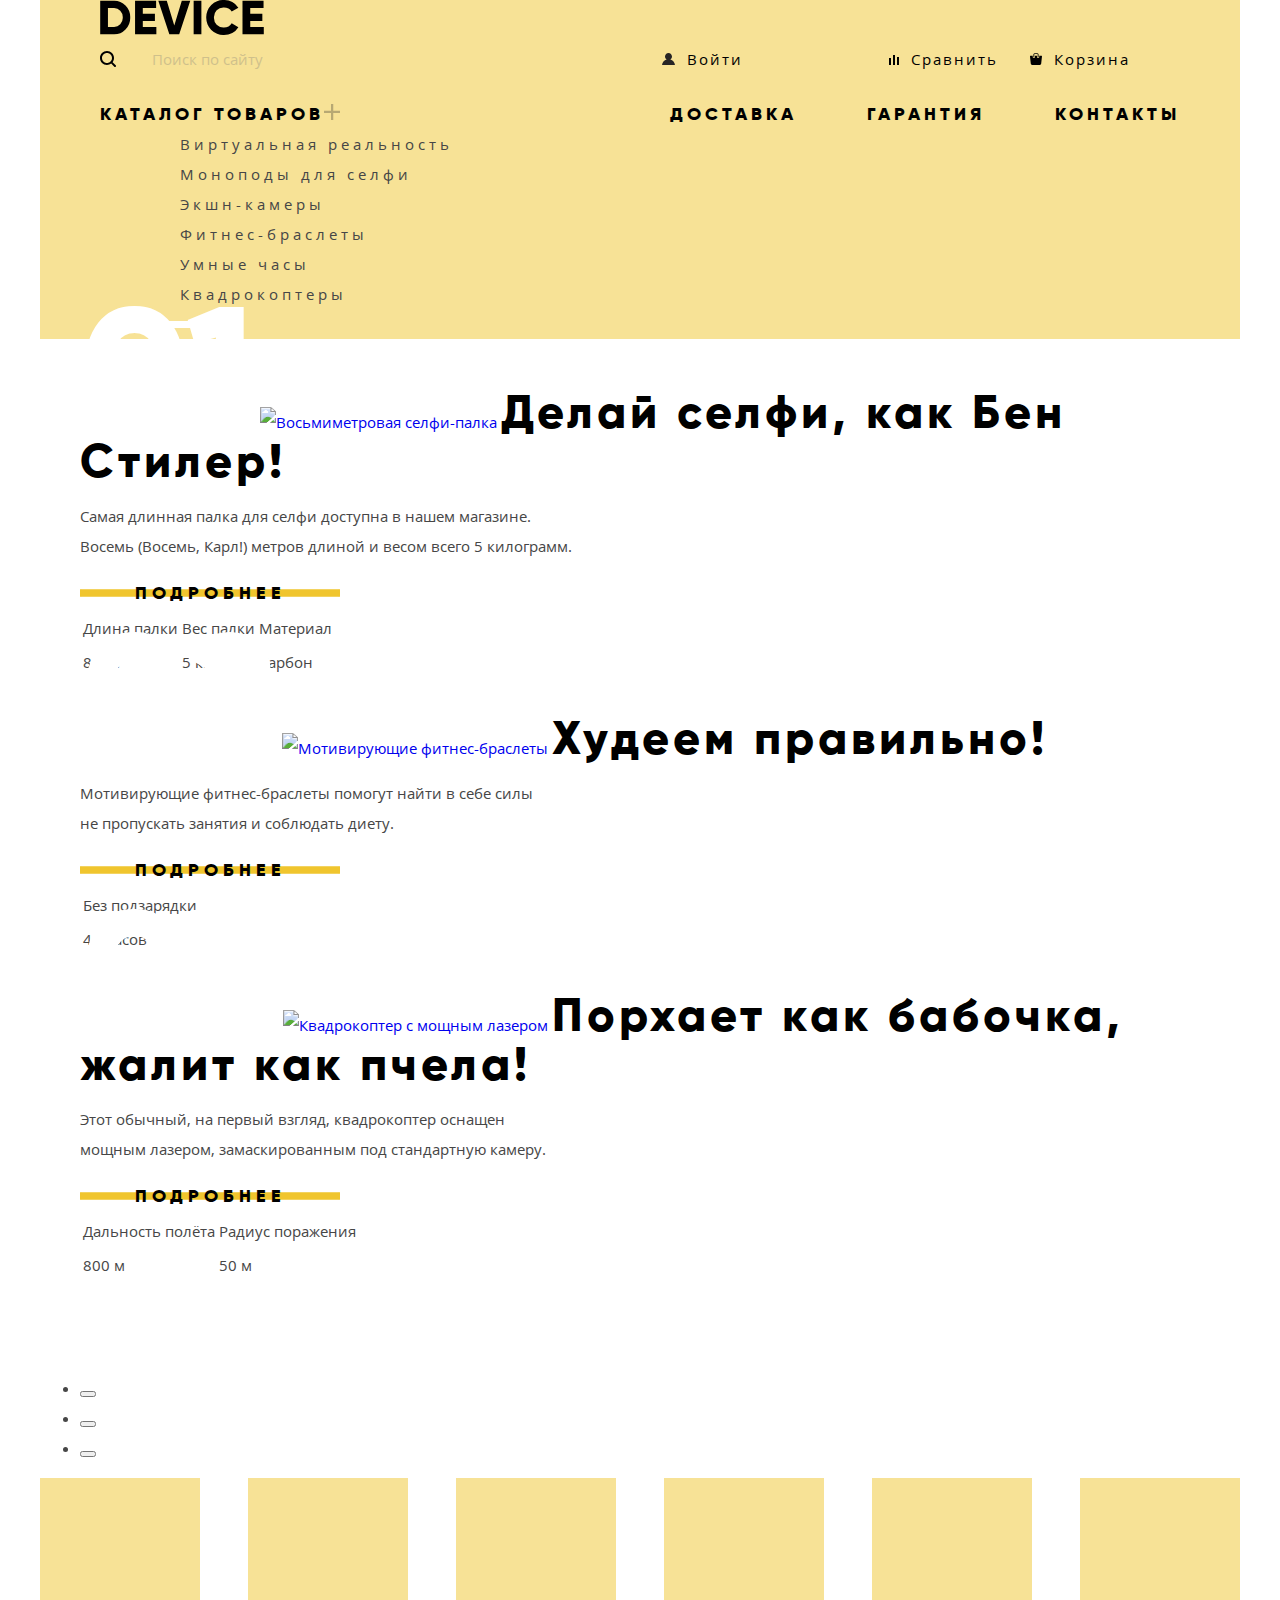
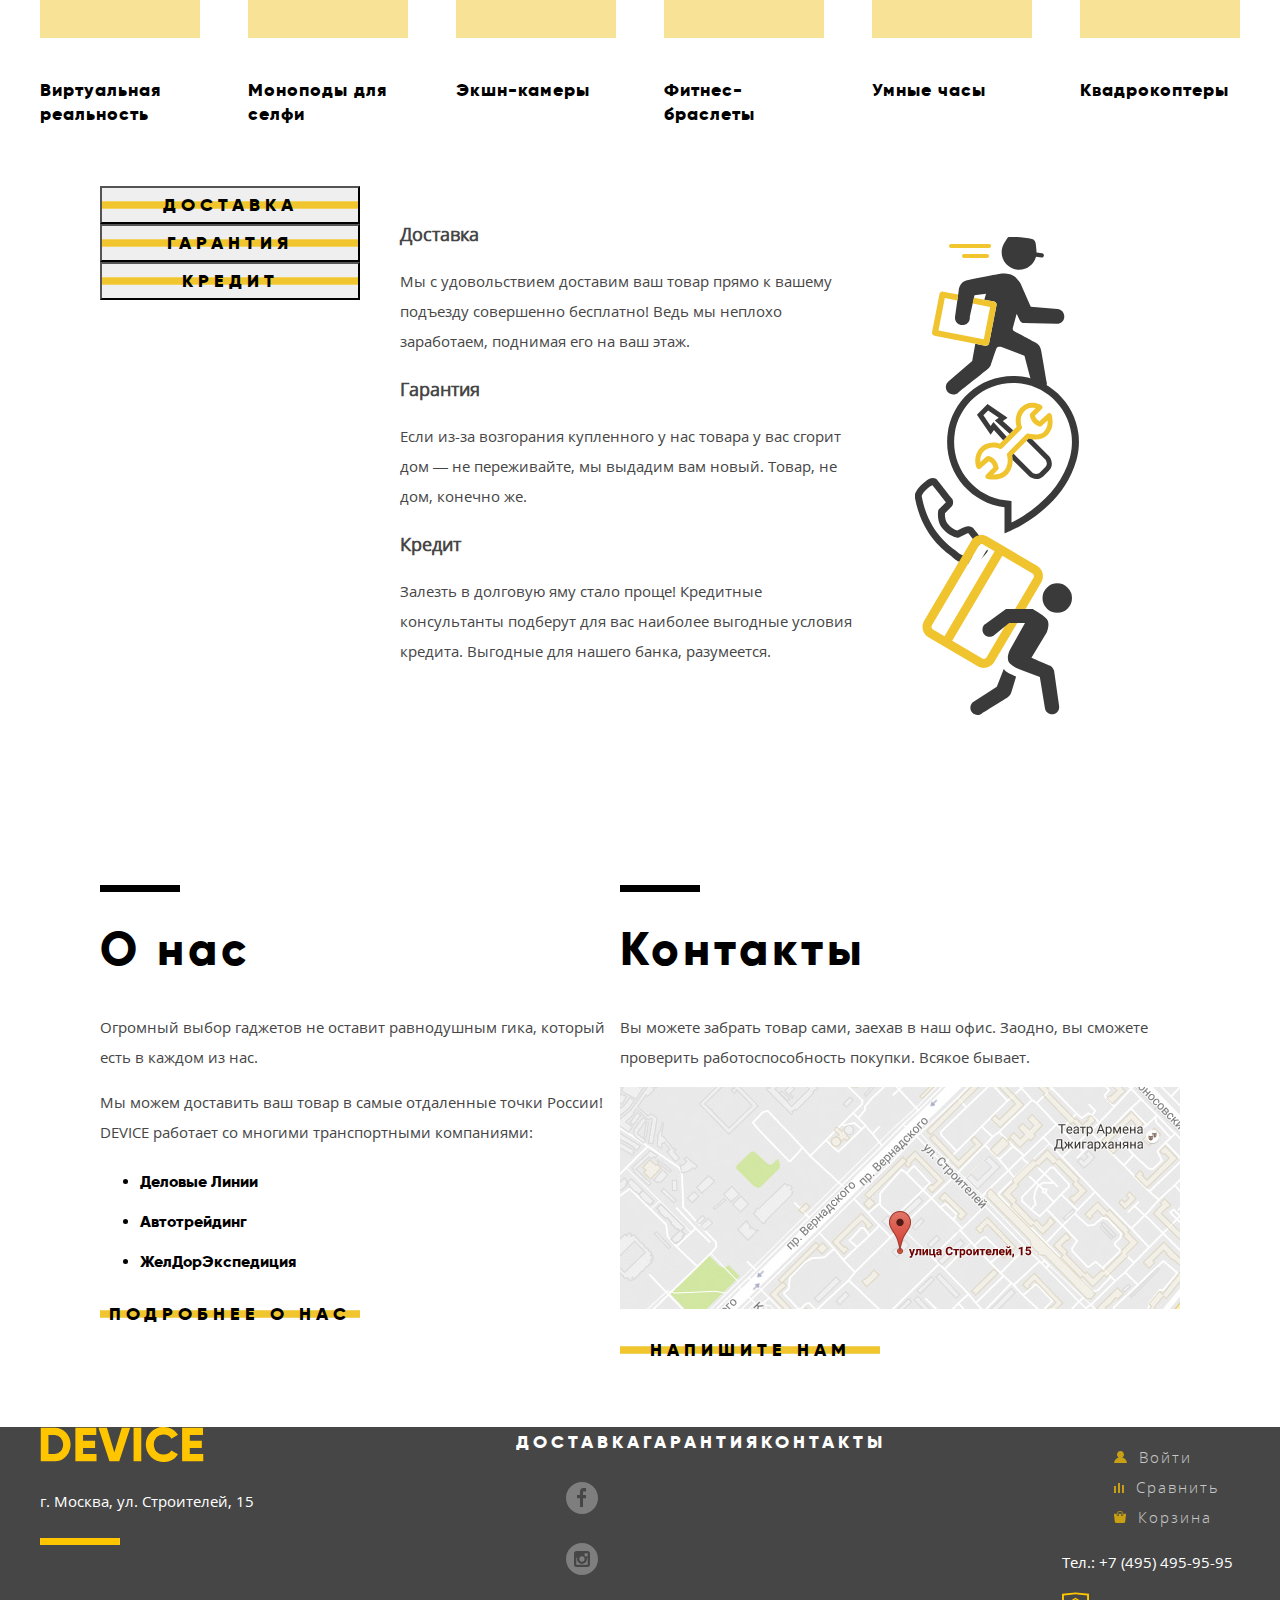
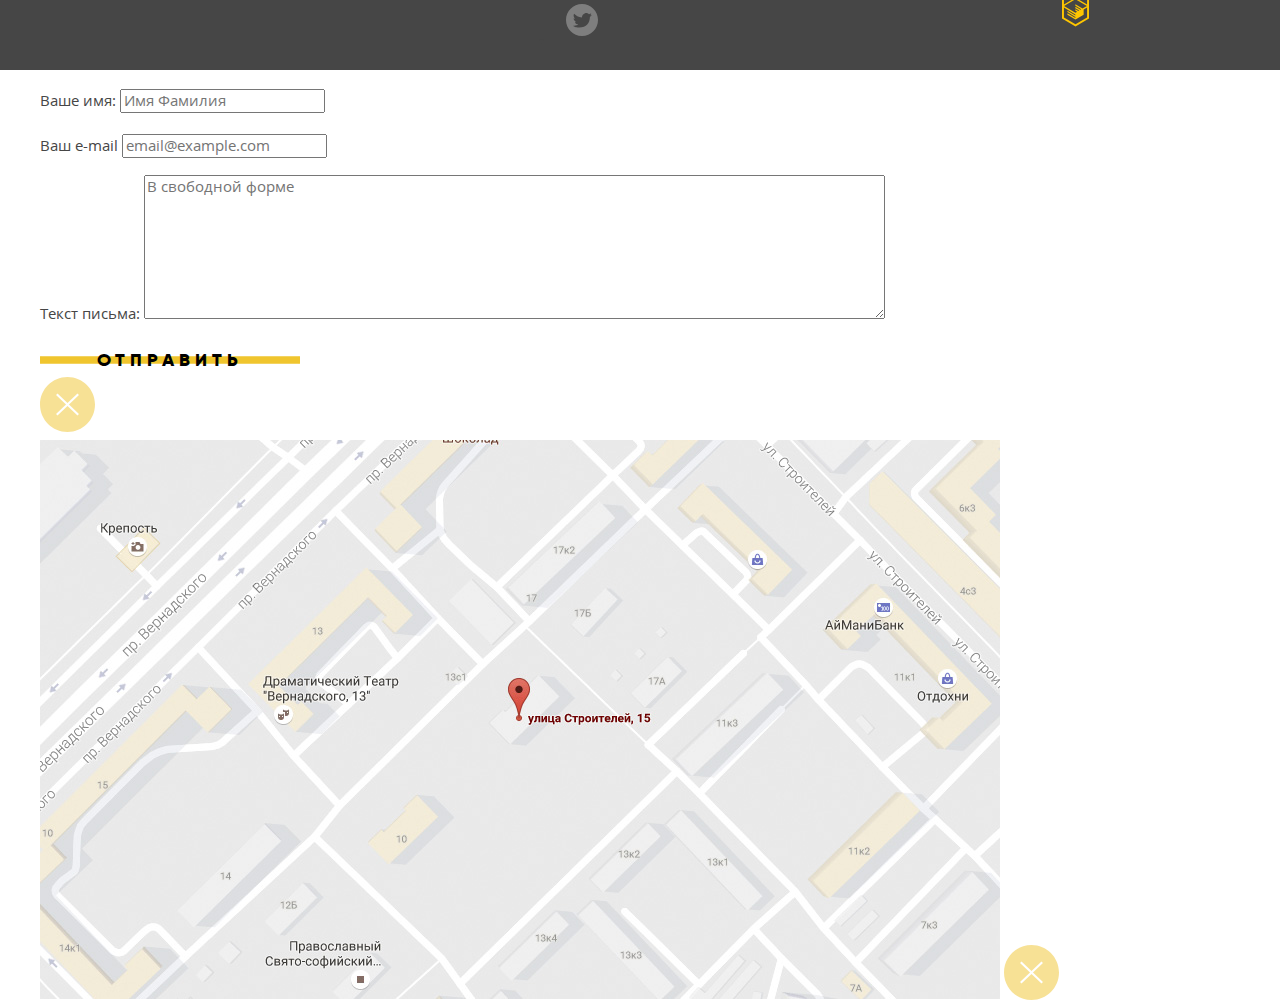
==== commit 5593efca: "Исправления + tentative сетка (только index.html)" ====
--- a/index.html
+++ b/index.html
@@ -9,309 +9,336 @@
   </head>
 
   <body>
-    <header class="main-header">
-      <nav class="main-navigation">
-        <div class="flex-container">
+    <div class="container">
+      <header class="main-header">
+        <nav class="main-navigation">
           <a class="logo-icon">
             <img src="img/logo-icon.svg" width="164" height="35" alt="Интернет-магазин гаджетов Device">
           </a>
-            <div class="flex-container-row">
-              <form class="search-form" action="https://echo.htmlacademy.ru" method="get">
-                <label class="visually-hidden" for="search">Поиск по сайту</label>
-                <input class="search-line" type="search" name="search" placeholder="Поиск по сайту" id="search">
-              </form>
-              <ul class="user-navigation">
-                <li class="account">
-                  <a class="account-icon" href="#">Войти</a>
+          <div class="user-interface">
+            <form class="search-form" action="https://echo.htmlacademy.ru" method="get">
+              <label class="visually-hidden" for="search">Поиск по сайту</label>
+              <input class="search-line" type="search" name="search" placeholder="Поиск по сайту" id="search">
+            </form>
+            <ul class="user-navigation">
+              <li class="account">
+                <a class="account-icon" href="#">Войти</a>
+              </li>
+              <li class="compare">
+                <a class="compare-icon" href="#">Сравнить</a>
+              </li>
+              <li class="cart">
+                <a class="cart-icon" href="#">Корзина</a>
+              </li>
+            </ul>
+          </div>
+          <ul class="site-navigation">
+            <li class="site-navigation-catalog">
+              <a class="catalog" href="#">Каталог товаров</a>
+              <ul class="sub-menu">
+                <ul>
+                  <li>
+                    <a href="#">Виртуальная реальность</a>
+                  </li>
+                  <li>
+                    <a href="catalog.html">Моноподы для селфи</a>
+                  </li>
+                  <li>
+                    <a href="#">Экшн-камеры</a>
+                  </li>
+                </ul>
+                <ul>
+                  <li>
+                    <a href="#">Фитнес-браслеты</a>
+                  </li>
+                  <li>
+                    <a href="#">Умные часы</a>
+                  </li>
+                </ul>
+                <ul>
+                  <li>
+                    <a href="#">Квадрокоптеры</a>
+                  </li>
+                </ul>
+              </ul>
+            </li>
+            <li>
+              <a href="#">Доставка</a>
+            </li>
+            <li>
+              <a href="#">Гарантия</a>
+            </li>
+            <li>
+              <a href="#">Контакты</a>
+            </li>
+          </ul>
+        </nav>
+      </header>
+      <main class="">
+        <h1 class="visually-hidden">Интернет магазин Device</h1>
+        <section class="popular">
+          <h2 class="visually-hidden">Популярные предложения</h2>
+          <ul class="slider-list-popular">
+            <li class="slide-popular">
+              <span class="slide-number">01</span>
+              <a href="#">
+                <img src="img/slider-1.png" width="384" height="486" alt="Восьмиметровая селфи-палка">
+              </a>
+              <b>Делай селфи, как Бен Стилер!</b>
+              <p>
+                Самая длинная палка для селфи доступна в нашем магазине. <br>
+                Восемь (Восемь, Карл!) метров длиной и весом всего 5 килограмм.
+              </p>
+              <table>
+                <tr>
+                  <td>Длина палки</td>
+                  <td>Вес палки</td>
+                  <td>Материал</td>
+                </tr>
+                <tr>
+                  <td>8,5 м</td>
+                  <td>5 кг</td>
+                  <td>Карбон</td>
+                </tr>
+                <a class="button" href="#">Подробнее</a>
+              </table>
+            </li>
+            <li class="slide-popular">
+              <span class="slide-number">02</span>
+              <a href="#">
+                <img src="img/slider-2.png" width="345" height="485" alt="Мотивирующие фитнес-браслеты">
+              </a>
+              <b>Худеем правильно!</b>
+              <p>
+                Мотивирующие фитнес-браслеты помогут найти в себе силы <br>
+                не пропускать занятия и соблюдать диету.
+              </p>
+              <table>
+                <tr>
+                  <td>Без подзарядки</td>
+                </tr>
+                <tr>
+                  <td>48 часов</td>
+                </tr>
+                <a class="button" href="#">Подробнее</a>
+              </table>
+            </li>
+            <li class="slide-popular">
+              <span class="slide-number">03</span>
+              <a href="#">
+                <img src="img/slider-3.png" width="526" height="334" alt="Квадрокоптер с мощным лазером">
+              </a>
+              <b>Порхает как бабочка, <br>
+                  жалит как пчела!</b>
+              <p>
+                Этот обычный, на первый взгляд, квадрокоптер оснащен <br>
+                мощным лазером, замаскированным под стандартную камеру.
+              </p>
+              <table>
+                <tr>
+                  <td>Дальность полёта</td>
+                  <td>Радиус поражения</td>
+                </tr>
+                <tr>
+                  <td>800 м</td>
+                  <td>50 м</td>
+                </tr>
+                <a class="button" href="#">Подробнее</a>
+              </table>
+            </li>
+          </ul>
+          <ul class="slide-switches-popular">
+            <li class="slider-radio">
+              <button class="slider" type="button" name="button">
+                <span class="visually-hidden">Первый слайд</span>
+              </button>
+            </li>
+            <li class="slider-radio">
+              <button class="slider" type="button" name="button">
+                <span class="visually-hidden">Второй слайд</span>
+              </button>
+            </li>
+            <li class="slider-radio">
+              <button class="slider" type="button" name="button">
+                <span class="visually-hidden">Третий слайд</span>
+              </button>
+            </li>
+          </ul>
+        </section>
+        <section class="categories">
+          <h2 class="visually-hidden">Популярные категории товаров</h2>
+          <ul class="categories-list">
+            <li class="categories-item">
+              <a class="category category-virtual" href="#">Виртуальная реальность</a>
+            </li>
+            <li class="categories-item">
+              <a class="category category-monopod" href="#">Моноподы для селфи</a>
+            </li>
+            <li class="categories-item">
+              <a class="category category-actioncam" href="#">Экшн-камеры</a>
+            </li>
+            <li class="categories-item">
+              <a class="category category-bracelet" href="#">Фитнес-браслеты</a>
+            </li>
+            <li class="categories-item">
+              <a class="category category-watch" href="#">Умные часы</a>
+            </li>
+            <li class="categories-item">
+              <a class="category category-copters" href="#">Квадрокоптеры</a>
+            </li>
+          </ul>
+        </section>
+        <section class="services">
+          <h2 class="visually-hidden">Наши услуги</h2>
+          <ul class="slider-list-services">
+            <li class="slide-services delivery">
+              <h3>Доставка</h3>
+              <p>Мы с удовольствием доставим ваш товар прямо к вашему подъезду совершенно бесплатно! Ведь мы неплохо заработаем, поднимая его на ваш этаж.</p>
+            </li>
+            <li class="slide-services warranty">
+              <h3>Гарантия</h3>
+              <p>Если из-за возгорания купленного у нас товара у вас сгорит дом — не переживайте, мы выдадим вам новый.
+              Товар, не дом, конечно же.</p>
+            </li>
+            <li class="slide-services credit">
+              <h3>Кредит</h3>
+              <p>Залезть в долговую яму стало проще! Кредитные консультанты подберут для вас наиболее выгодные
+              условия кредита. Выгодные для нашего банка, разумеется.</p>
+            </li>
+
+          </ul>
+          <ul class="slider-switches-services">
+            <li class="slider-button">
+              <button class="button" type="button" name="button">Доставка</button>
+            </li>
+            <li class="slider-button">
+              <button class="button" type="button" name="button">Гарантия</button>
+            </li>
+            <li class="slider-button">
+              <button class="button" type="button" name="button">Кредит</button>
+            </li>
+          </ul>
+        </section>
+        <section class="brands">
+          <h2 class="visually-hidden">Бренды, с которыми мы сотрудничаем</h2>
+          <ul class="brands-list">
+            <li class="brands-item">
+              <a href="#">
+                <img src="img/brands-dji.png" alt="">
+              </a>
+            </li>
+            <li class="brands-item">
+              <a href="#">
+                <img src="img/brands-sp.png" alt="">
+              </a>
+            </li>
+            <li class="brands-item">
+              <a href="#">
+                <img src="img/brands-gopro.png" alt="">
+              </a>
+            </li>
+            <li class="brands-item">
+              <a href="#">
+                <img src="img/brands-vive.png" alt="">
+              </a>
+            </li>
+          </ul>
+        </section>
+        <div class="section-wrapper">
+          <section class="info">
+            <h2 class="header-with-bar">О нас</h2>
+            <p>Огромный выбор гаджетов не оставит равнодушным гика, который есть в каждом из нас.</p>
+            <p>Мы можем доставить ваш товар в самые отдаленные точки России! DEVICE работает со многими транспортными компаниями:</p>
+            <ul class="partners">
+              <li class="partners-item">Деловые Линии</li>
+              <li class="partners-item">Автотрейдинг</li>
+              <li class="partners-item">ЖелДорЭкспедиция</li>
+            </ul>
+            <a class="button" href="#">Подробнее о нас</a>
+          </section>
+          <section class="contacts">
+            <h2 class="header-with-bar">Контакты</h2>
+            <p>Вы можете забрать товар сами, заехав в наш офис. Заодно, вы сможете проверить работоспособность покупки. Всякое бывает.</p>
+            <p><a class="index-map" href="#"><img src="img/index-map.jpg" width="560" height="222" alt="Карта"></a></p>
+            <a class="button" href="#">Напишите нам</a>
+          </section>
+        </div>
+      </main>
+    </div>
+    <footer class="main-footer">
+        <div class="container container-footer">
+          <div class="footer-left">
+            <a class="logo-icon">
+              <img src="img/logo-icon-footer.svg" width="164" height="35" alt="Интернет-магазин гаджетов Device">
+            </a>
+            <p class="adress">г. Москва, ул. Строителей, 15</p>
+          </div>
+          <div class="footer-mid">
+            <ul class="site-navigation site-navigation-footer">
+                <li>
+                  <a href="#">Доставка</a>
                 </li>
-                <li class="compare">
-                  <a class="compare-icon" href="#">Сравнить</a>
+                <li>
+                  <a href="#">Гарантия</a>
                 </li>
-                <li class="cart">
-                  <a class="cart-icon" href="#">Корзина</a>
+                <li>
+                  <a href="#">Контакты</a>
                 </li>
               </ul>
-            </div>
-          <ul class="site-navigation flex-container-row">
-            <li class="site-navigation-catalog">
-              <a class="catalog" href="#">Каталог товаров</a>
-            </li>
-            <li>
-                <a href="#">Доставка</a>
-            </li>
-            <li>
-              <a href="#">Гарантия</a>
-            </li>
-            <li>
-              <a href="#">Контакты</a>
-            </li>
-          </ul>
-          <div class="sub-menu flex-container-sub">
-            <ul>
-              <li>
-                <a href="#">Виртуальная реальность</a>
-              </li>
-              <li>
-                <a href="catalog.html">Моноподы для селфи</a>
-              </li>
-              <li>
-                <a href="#">Экшн-камеры</a>
-              </li>
-            </ul>
-            <ul>
-              <li>
-                <a href="#">Фитнес-браслеты</a>
-              </li>
-              <li>
-                <a href="#">Умные часы</a>
-              </li>
-            </ul>
-            <ul>
-              <li>
-                <a href="#">Квадрокоптеры</a>
-              </li>
+            <ul class="social-network-list">
+              <li><a class="social-button social-button-fb" href="#"><span class="visually-hidden">Facebook</span></a></li>
+              <li><a class="social-button social-button-inst" href="#"><span class="visually-hidden">Instagram</span></a></li>
+              <li><a class="social-button social-button-tw" href="#"><span class="visually-hidden">Twitter</span></a></li>
             </ul>
           </div>
+          <div class="footer-right">
+            <ul class="user-navigation-footer">
+              <li class="account">
+                <a class="account-icon-footer" href="#">Войти</a>
+              </li>
+              <li class="compare">
+                <a class="compare-icon-footer" href="#">Сравнить</a>
+              </li>
+              <li class="cart">
+                <a class="cart-icon-footer" href="#">Корзина</a>
+              </li>
+            </ul>
+            <p class="telephone">Тел.: +7 (495) 495-95-95</p>
+            <a class="html-academy-logo" href="https://htmlacademy.ru/">
+              <img src="img/html-academy-logo.svg" width="27" height="35" alt="Интернет-магазин гаджетов Device">
+            </a>
+          </div>
         </div>
-      </nav>
-    </header>
-
-    <main class="container">
-      <h1 class="visually-hidden">Интернет магазин Device</h1>
-
-      <section class="popular">
-        <h2 class="visually-hidden">Популярные предложения</h2>
-
-        <div class="slide">
-          <span class="slide-number">01</span>
-          <a href="#">
-            <img src="img/slider-1.png" width="384" height="486" alt="Восьмиметровая селфи-палка">
-          </a>
-          <h3>Делай селфи, как Бен Стилер!</h3>
+      </footer>
+    <div class="container">
+      <section class="modal-feedback">
+        <h2 class="visually-hidden">Обратная связь</h2>
+        <form class="feedback-form" action="https://echo.htmlacademy.ru" method="post">
           <p>
-            Самая длинная палка для селфи доступна в нашем магазине. <br>
-            Восемь (Восемь, Карл!) метров длиной и весом всего 5 килограмм.
+            <label for="name">Ваше имя:</label>
+            <input type="text" name="name" placeholder="Имя Фамилия" id="name">
           </p>
-          <table>
-            <tr>
-              <td>Длина палки</td>
-              <td>Вес палки</td>
-              <td>Материал</td>
-            </tr>
-            <tr>
-              <td>8,5 м</td>
-              <td>5 кг</td>
-              <td>Карбон</td>
-            </tr>
-            <a class="button" href="#">Подробнее</a>
-          </table>
-        </div>
-
-        <div class="slide">
-          <span class="slide-number">02</span>
-          <a href="#">
-            <img src="img/slider-2.png" width="345" height="485" alt="Мотивирующие фитнес-браслеты">
-          </a>
-          <h3>Худеем правильно!</h3>
           <p>
-            Мотивирующие фитнес-браслеты помогут найти в себе силы <br>
-            не пропускать занятия и соблюдать диету.
+            <label for="email">Ваш e-mail</label>
+            <input type="email" name="email" placeholder="email@example.com" id="email">
           </p>
-          <table>
-            <tr>
-              <td>Без подзарядки</td>
-            </tr>
-            <tr>
-              <td>48 часов</td>
-            </tr>
-            <a class="button" href="#">Подробнее</a>
-          </table>
-        </div>
-
-        <div class="slide">
-          <span class="slide-number">03</span>
-          <a href="#">
-            <img src="img/slider-3.png" width="526" height="334" alt="Квадрокоптер с мощным лазером">
-          </a>
-          <h3>Порхает как бабочка, <br>
-              жалит как пчела!</h3>
           <p>
-            Этот обычный, на первый взгляд, квадрокоптер оснащен <br>
-            мощным лазером, замаскированным под стандартную камеру.
+            <label for="comment">Текст письма:</label>
+            <textarea name="comment" rows="8" cols="80" id="comment" placeholder="В свободной форме"></textarea>
           </p>
-          <table>
-            <tr>
-              <td>Дальность полёта</td>
-              <td>Радиус поражения</td>
-            </tr>
-            <tr>
-              <td>800 м</td>
-              <td>50 м</td>
-            </tr>
-            <a class="button" href="#">Подробнее</a>
-          </table>
-        </div>
-        <ul class="slide-switches">
-          <li class="slide-radio">
-            <button class="slider" type="button" name="button">
-              <span class="visually-hidden">Первый слайд</span>
-            </button>
-          </li>
-          <li>
-            <button class="slider" type="button" name="button">
-              <span class="visually-hidden">Второй слайд</span>
-            </button>
-          </li>
-          <li>
-            <button class="slider" type="button" name="button">
-              <span class="visually-hidden">Третий слайд</span>
-            </button>
-          </li>
-        </ul>
+          <button class="button" type="submit">Отправить</button>
+        </form>
+        <button class="modal-close" type="button" name="button">
+          <span class="visually-hidden">Закрыть всплывающее окно</span>
+        </button>
       </section>
-
-      <section class="categories"></section>
-        <h2 class="visually-hidden">Популярные категории товаров</h2>
-        <ul class="categories-list flex-container-row">
-          <li class="categories-item">
-            <a class="category category-virtual" href="#">Виртуальная реальность</a>
-          </li>
-          <li class="categories-item">
-            <a class="category category-monopod" href="#">Моноподы для селфи</a>
-          </li>
-          <li class="categories-item">
-            <a class="category category-actioncam" href="#">Экшн-камеры</a>
-          </li>
-          <li class="categories-item">
-            <a class="category category-bracelet" href="#">Фитнес-браслеты</a>
-          </li>
-          <li class="categories-item">
-            <a class="category category-watch" href="#">Умные часы</a>
-          </li>
-          <li class="categories-item">
-            <a class="category category-copters" href="#">Квадрокоптеры</a>
-          </li>
-        </ul>
-      <section class="services"></section>
-
-      <section class="brands">
-        <h2 class="visually-hidden">Бренды, с которыми мы сотрудничаем</h2>
-        <ul class="brands-list">
-          <li class="brands-item">
-            <a href="#">
-              <img src="img/brands-dji.png" alt="">
-            </a>
-          </li>
-          <li class="brands-item">
-            <a href="#">
-              <img src="img/brands-sp.png" alt="">
-            </a>
-          </li>
-          <li class="brands-item">
-            <a href="#">
-              <img src="img/brands-gopro.png" alt="">
-            </a>
-          </li>
-          <li class="brands-item">
-            <a href="#">
-              <img src="img/brands-vive.png" alt="">
-            </a>
-          </li>
-        </ul>
+      <section class="modal-map">
+        <h2 class="visually-hidden">Как до нас добраться</h2>
+        <img src="img/modal-map.jpg" alt="г. Москва, ул. Строителей, 15">
+        <button class="modal-close" type="button" name="button">
+          <span class="visually-hidden">Закрыть всплывающее окно</span>
+        </button>
       </section>
-
-      <section class="info">
-        <h2 class="header-with-bar">О нас</h2>
-        <p>Огромный выбор гаджетов не оставит равнодушным гика, который есть в каждом из нас.</p>
-        <p>Мы можем доставить ваш товар в самые отдаленные точки России! DEVICE работает со многими транспортными компаниями:</p>
-        <ul class="partners">
-          <li class="partners-item">Деловые Линии</li>
-          <li class="partners-item">Автотрейдинг</li>
-          <li class="partners-item">ЖелДорЭкспедиция</li>
-        </ul>
-        <a class="button" href="#">Подробнее о нас</a>
-      </section>
-
-      <section class="contacts">
-        <h2 class="header-with-bar">Контакты</h2>
-        <p>Вы можете забрать товар сами, заехав в наш офис. Заодно, вы сможете проверить работоспособность покупки. Всякое бывает.</p>
-        <p><a class="index-map" href="#"><img src="img/index-map.jpg" width="560" height="222" alt="Карта"></a></p>
-        <a class="button" href="#">Напишите нам</a>
-      </section>
-    </main>
-
-    <footer class="main-footer">
-      <a class="logo-icon">
-        <img src="img/logo-icon-footer.svg" width="164" height="35" alt="Интернет-магазин гаджетов Device">
-      </a>
-      <p class="adress">г. Москва, ул. Строителей, 15</p>
-
-      <nav class="footer-navigation">
-        <ul class="user-navigation-footer">
-          <li class="account">
-            <a class="account-icon-footer" href="#">Войти</a>
-          </li>
-          <li class="compare">
-            <a class="compare-icon-footer" href="#">Сравнить</a>
-          </li>
-          <li class="cart">
-            <a class="cart-icon-footer" href="#">Корзина</a>
-          </li>
-        </ul>
-
-        <ul class="site-navigation site-navigation-footer">
-          <li>
-            <a href="#">Доставка</a>
-          </li>
-          <li>
-            <a href="#">Гарантия</a>
-          </li>
-          <li>
-            <a href="#">Контакты</a>
-          </li>
-        </ul>
-      </nav>
-      <ul class="social-network-list">
-        <li><a class="social-button social-button-fb" href="#"><span class="visually-hidden">Facebook</span></a></li>
-        <li><a class="social-button social-button-inst" href="#"><span class="visually-hidden">Instagram</span></a></li>
-        <li><a class="social-button social-button-tw" href="#"><span class="visually-hidden">Twitter</span></a></li>
-      </ul>
-      <p class="telephone">Тел.: +7 (495) 495-95-95</p>
-      <a class="html-academy-logo" href="https://htmlacademy.ru/">
-        <img src="img/html-academy-logo.svg" width="27" height="35" alt="Интернет-магазин гаджетов Device">
-      </a>
-    </footer>
-
-    <section class="modal-feedback">
-      <h2 class="visually-hidden">Обратная связь</h2>
-      <form class="feedback-form" action="https://echo.htmlacademy.ru" method="post">
-        <p>
-          <label for="name">Ваше имя:</label>
-          <input type="text" name="name" placeholder="Имя Фамилия" id="name">
-        </p>
-        <p>
-          <label for="email">Ваш e-mail</label>
-          <input type="email" name="email" placeholder="email@example.com" id="email">
-        </p>
-        <p>
-          <label for="comment">Текст письма:</label>
-          <textarea name="comment" rows="8" cols="80" id="comment" placeholder="В свободной форме"></textarea>
-        </p>
-
-        <button class="button" type="submit">Отправить</button>
-      </form>
-      <button class="modal-close" type="button" name="button">
-        <span class="visually-hidden">Закрыть всплывающее окно</span>
-      </button>
-    </section>
-
-    <section class="modal-map">
-      <h2 class="visually-hidden">Как до нас добраться</h2>
-      <img src="img/modal-map.jpg" alt="г. Москва, ул. Строителей, 15">
-      <button class="modal-close" type="button" name="button">
-        <span class="visually-hidden">Закрыть всплывающее окно</span>
-      </button>
-    </section>
-
+    </div>
   </body>
 </html>
--- a/css/style.css
+++ b/css/style.css
@@ -24,6 +24,14 @@
   src: url("../fonts/opensanslight.woff2") format("woff2");
   font-weight: 300;
   font-style: normal;
+}
+
+*, *::before, *::after {
+  box-sizing: inherit;
+}
+
+html {
+  box-sizing: border-box;
 }
 
 .visually-hidden {
@@ -40,6 +48,7 @@
 body {
   margin: 0;
   padding: 0;
+  min-width: 1200px;
 
   font-family: "Open Sans", "Arial", sans-serif;
   font-size: 15px;
@@ -47,7 +56,7 @@
   font-weight: 400;
   color: #464646;
 
-  background-color: #ffffff;
+  /* background-color: brown; */
 }
 
 a {
@@ -75,11 +84,12 @@
 .user-navigation,
 .user-navigation-footer,
 .site-navigation,
-.sub-menu,
+.sub-menu ul,
 .slide-switches,
 .catalog-list,
 .categories-list,
-.brands-list {
+.brands-list,
+.slider-list-popular {
   list-style: none;
 }
 
@@ -146,10 +156,24 @@
   border-style: solid; */
   display: inline-block;
   padding-left: 50px;
+  margin-right: 50px;
+  width: 500px;
 
   background-image: url("../img/search-icon.svg");
   background-repeat: no-repeat;
   background-position: left;
+}
+
+.account {
+  flex-grow: 2;
+}
+
+.compare {
+  margin-right: 20px;
+}
+
+.cart {
+    margin-right: 20px;
 }
 
 .account-icon::before{
@@ -272,7 +296,7 @@
 .info h2,
 .contacts h2,
 .modal-feedback h2,
-.popular h3 {
+.popular b {
   font-size: 47px;
   font-family: "Gilroy", "Open Sans", sans-serif;
   line-height: 48px;
@@ -281,6 +305,10 @@
   color: #000000;
 }
 
+.slider-list-popular {
+  margin-bottom: 90px;
+}
+
 .slide-number {
   font-family: "Gilroy", "Open Sans", sans-serif;
   font-size: 173.2px;
@@ -291,7 +319,10 @@
 .category {
   position: relative;
   display: block;
-  padding-top: 170px;
+  padding-top: 200px;
+  width: 160px;
+  /* margin-left: 20px;
+  margin-right: 20px; */
 
   font-family: "Gilroy", "Arial", sans-serif;
   font-weight: 800;
@@ -299,7 +330,7 @@
   text-transform: none;
   line-height: 24px;
   font-size: 18px;
-  letter-spacing: 4px;
+  letter-spacing: 1px;
   color: #000000;
 }
 
@@ -361,6 +392,39 @@
 
 .category-copters::after {
   background-image: url("../img/category-copters.png");
+}
+
+.slide-services {
+  padding: 0;
+  margin: 0;
+  list-style: none;
+  position: relative;
+}
+
+.slide-services::after {
+  content: "";
+  position: absolute;
+  top: 0px;
+  left: 500px;
+
+  width: 200px;
+  height: 200px;
+
+  background-repeat: no-repeat;
+  background-position: center;
+  /* background-color: black; */
+}
+
+.delivery::after {
+  background-image: url("../img/services-delivery.svg");
+}
+
+.warranty::after {
+  background-image: url("../img/services-warranty.svg");
+}
+
+.credit::after {
+  background-image: url("../img/services-credit.svg");
 }
 
 .partners-item {
@@ -555,63 +619,116 @@
   outline: none;
 }
 
+.modal-close:hover,
+.modal-close:focus{
+  opacity: 1;
+}
+
+.modal-close:active {
+  opacity: 0.3;
+}
+
+.container {
+  width: 1200px;
+  margin-left: auto;
+  margin-right: auto
+}
+
 .main-navigation {
   display: flex;
   flex-direction: column;
-  align-items: center;
-  width: 100%;
-  /* padding: 150px; */
-  background-color: #ffffff;
-}
-
-.flex-container {
-  display: flex;
-  justify-content: center;
-  flex-direction: column;
-
-  min-width: 1160px;
-  margin: 0px;
-
-  background-color: rgba(240, 197, 46, 0.5);
-}
-
-.flex-container-row {
-  display: flex;
+
+  padding-left: 60px;
+  padding-right: 60px;
+}
+
+.site-navigation {
+  padding: 0;
+  margin: 0;
+
+  display: flex;
+  flex-direction: row;
+  justify-content: space-between;
+}
+
+.site-navigation-catalog {
+  width: 500px;
+  /* margin-right: 40px; */
+  /* flex-grow: 1; */
+}
+
+.user-interface {
+  display: flex;
+  flex-direction: row;
+
+  margin-bottom: 25px;
+}
+
+.user-navigation {
+  padding: 0;
+  margin: 0;
+  flex-basis: 500px;
+
+  display: flex;
+  flex-direction: row;
   justify-content: flex-start;
+}
+
+.categories-list {
+  padding: 0;
+  margin: 0;
+
+  display: flex;
   flex-direction: row;
-
-  max-width: 1160px;
-  align-items: stretch;
-  margin: 0px;
-}
-
-.site-navigation li,
-.user-navigation li {
-  display: inline-block;
-  margin-right: 110px;
-  /* flex-grow: 1; */
-}
-
-.sub-menu li {
-  display: block;
-}
-/* .logo-icon,
-.search-form,
-.user-navigation,
-.site-navigation {
-  border: 3px solid yellow;
-} */
-
-.flex-container-sub {
-  display: flex;
-  justify-content: flex-start;
+  justify-content: space-between;
+}
+
+.services {
+  padding: 0;
+  margin: 60px;
+
+  display: flex;
   flex-direction: row;
-
-  min-width: 600px;
-  align-items: stretch;
-  margin: 0px;
-}
-
-  .site-navigation-catalog {
-    margin-right: : 400px;
-  }
+}
+
+.slider-list-services {
+  order: 2;
+}
+
+.slide-services {
+  width: 460px;
+}
+
+.slider-switches-services {
+  padding: 0;
+  margin: 0;
+  list-style: none;
+}
+
+.brands-list {
+  padding: 0;
+  margin: 60px;
+  list-style: none;
+
+  display: flex;
+  flex-direction: row;
+  justify-content: space-between;
+}
+
+.section-wrapper {
+  padding: 0;
+  margin: 60px;
+
+  display: flex;
+  flex-direction: row;
+}
+
+.main-footer {
+  width: auto;
+}
+
+.container-footer {
+  display: flex;
+  flex-direction: row;
+  justify-content: space-between;
+}
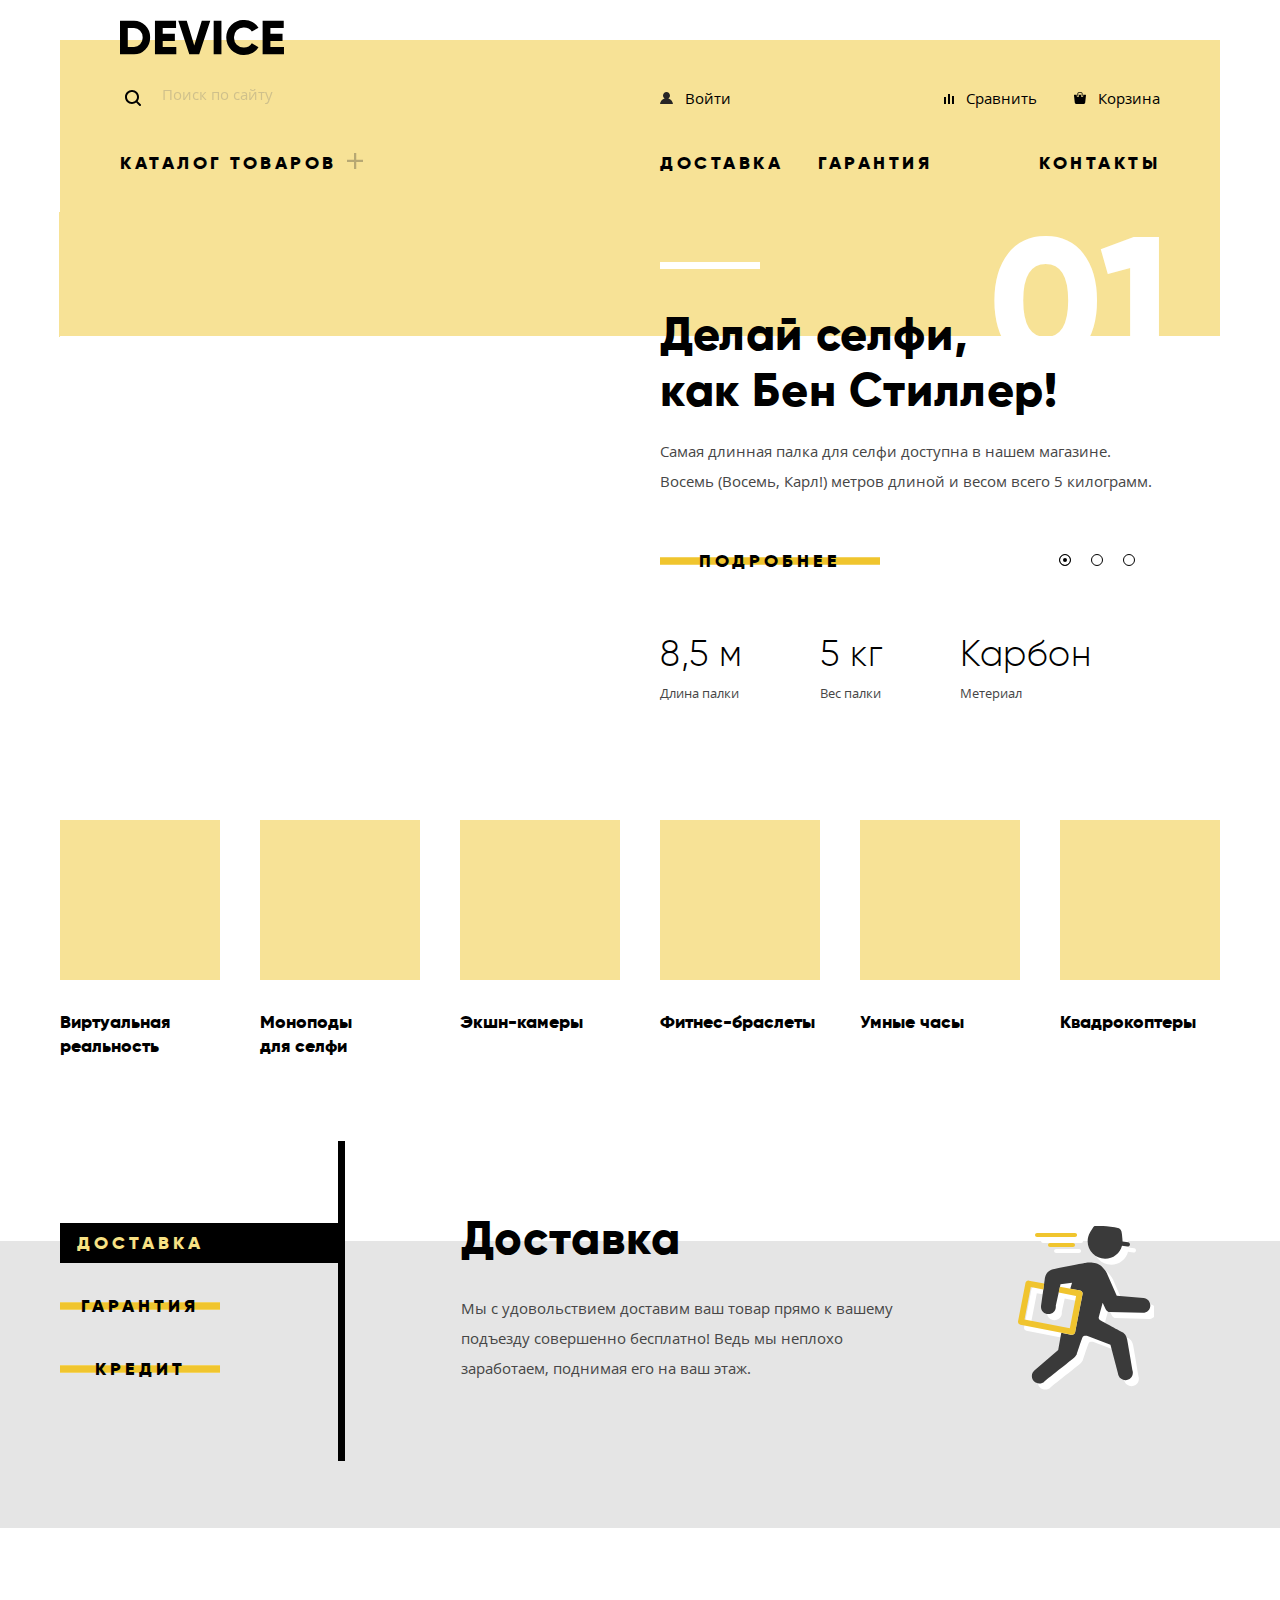
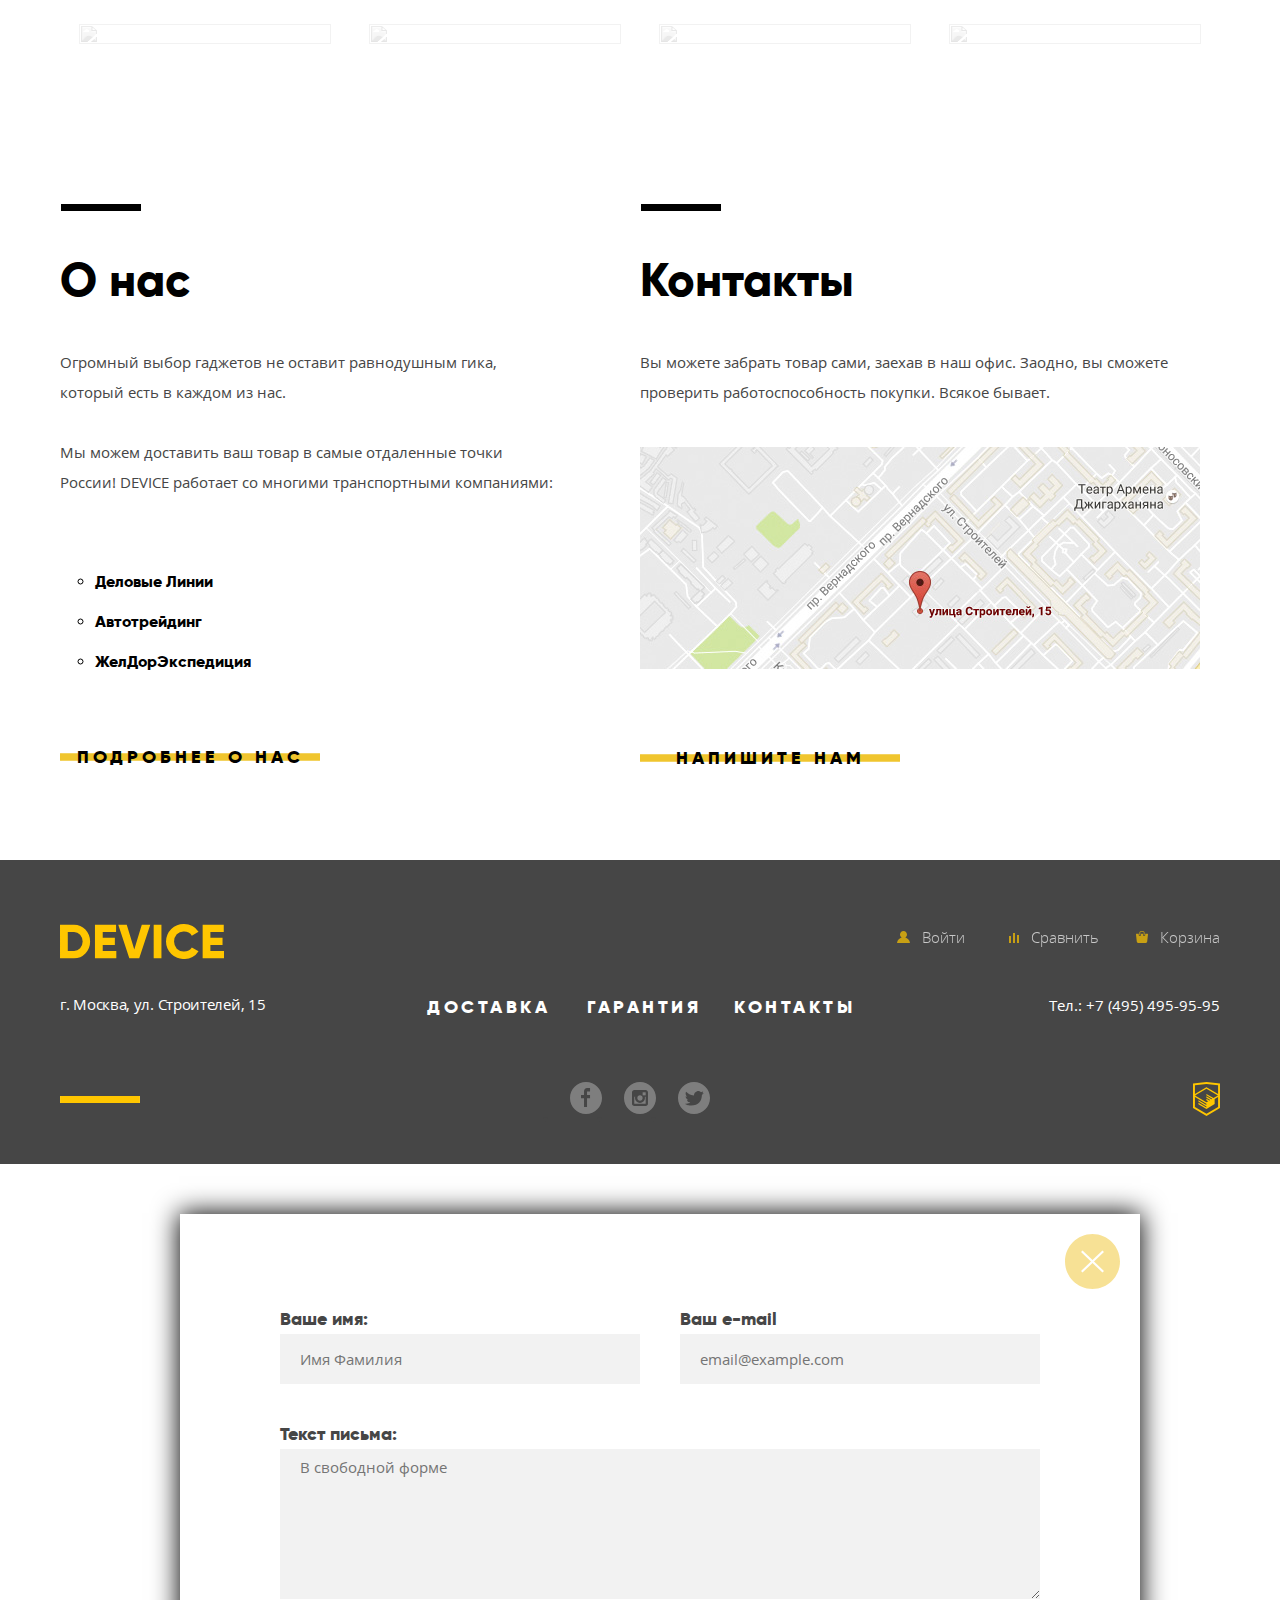
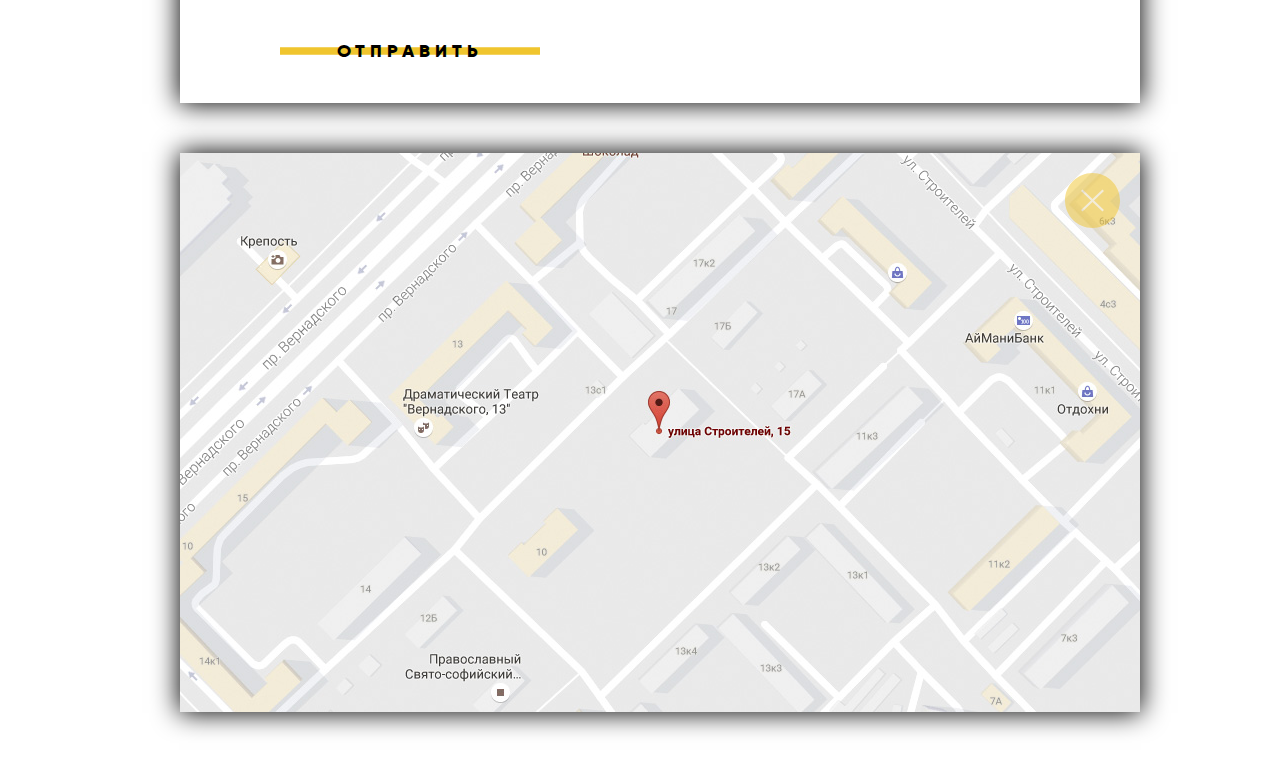
==== commit 07294236: "Минификация style.css" ====
--- a/index.html
+++ b/index.html
@@ -3,26 +3,33 @@
   <head>
     <meta charset="utf-8">
     <link href="css/normalize.css" rel="stylesheet">
-    <link href="css/style.css" rel="stylesheet">
-    <!-- <link href="css/outline.css" rel="stylesheet"> -->
+    <link rel="stylesheet" href="css/minified-style.css">
     <title>Device</title>
   </head>
 
   <body>
+    <input class="hidden" type="radio" id="product-1" name="toggle" checked>
+    <input class="hidden" type="radio" id="product-2" name="toggle">
+    <input class="hidden" type="radio" id="product-3" name="toggle">
+    <input class="hidden" type="radio" id="service-1" name="toggle-services" checked>
+    <input class="hidden" type="radio" id="service-2" name="toggle-services">
+    <input class="hidden" type="radio" id="service-3" name="toggle-services">
     <div class="container">
       <header class="main-header">
         <nav class="main-navigation">
-          <a class="logo-icon">
+          <a class="logo-icon logo-icon-header">
             <img src="img/logo-icon.svg" width="164" height="35" alt="Интернет-магазин гаджетов Device">
           </a>
           <div class="user-interface">
             <form class="search-form" action="https://echo.htmlacademy.ru" method="get">
               <label class="visually-hidden" for="search">Поиск по сайту</label>
               <input class="search-line" type="search" name="search" placeholder="Поиск по сайту" id="search">
+              <input class="search-button" type="submit" name="search" value="Найти">
+              <div class="search-bar"></div>
             </form>
             <ul class="user-navigation">
               <li class="account">
-                <a class="account-icon" href="#">Войти</a>
+                <a class="account-icon log-in" href="#">Войти</a>
               </li>
               <li class="compare">
                 <a class="compare-icon" href="#">Сравнить</a>
@@ -32,138 +39,128 @@
               </li>
             </ul>
           </div>
-          <ul class="site-navigation">
-            <li class="site-navigation-catalog">
-              <a class="catalog" href="#">Каталог товаров</a>
-              <ul class="sub-menu">
-                <ul>
-                  <li>
-                    <a href="#">Виртуальная реальность</a>
-                  </li>
-                  <li>
-                    <a href="catalog.html">Моноподы для селфи</a>
-                  </li>
-                  <li>
-                    <a href="#">Экшн-камеры</a>
-                  </li>
-                </ul>
-                <ul>
-                  <li>
-                    <a href="#">Фитнес-браслеты</a>
-                  </li>
-                  <li>
-                    <a href="#">Умные часы</a>
-                  </li>
-                </ul>
-                <ul>
-                  <li>
-                    <a href="#">Квадрокоптеры</a>
-                  </li>
-                </ul>
-              </ul>
-            </li>
-            <li>
-              <a href="#">Доставка</a>
-            </li>
-            <li>
-              <a href="#">Гарантия</a>
-            </li>
-            <li>
-              <a href="#">Контакты</a>
-            </li>
-          </ul>
+          <div class="site-navigation">
+            <div class="site-navigation-catalog">
+              <a class="catalog" href="catalog.html">Каталог товаров</a>
+            </div>
+            <ul class="site-navigation-list">
+              <li>
+                <a href="#">Доставка</a>
+              </li>
+              <li class="site-navigation-list-warranty">
+                <a href="#">Гарантия</a>
+              </li>
+              <li>
+                <a href="#">Контакты</a>
+              </li>
+            </ul>
+          </div>
+          <div class="sub-menu-wrapper visually-hidden">
+            <div class="sub-menu">
+              <ul class="sub-menu-list">
+                <li>
+                  <a href="#">Виртуальная реальность</a>
+                </li>
+                <li>
+                  <a href="catalog.html">Моноподы для селфи</a>
+                </li>
+                <li>
+                  <a href="#">Экшн-камеры</a>
+                </li>
+              </ul>
+              <ul class="sub-menu-list">
+                <li>
+                  <a href="#">Фитнес-браслеты</a>
+                </li>
+                <li>
+                  <a href="#">Умные часы</a>
+                </li>
+              </ul>
+              <ul class="sub-menu-list">
+                <li>
+                  <a href="#">Квадрокоптеры</a>
+                </li>
+              </ul>
+            </div>
+          </div>
         </nav>
       </header>
+
       <main class="">
         <h1 class="visually-hidden">Интернет магазин Device</h1>
         <section class="popular">
           <h2 class="visually-hidden">Популярные предложения</h2>
-          <ul class="slider-list-popular">
-            <li class="slide-popular">
-              <span class="slide-number">01</span>
-              <a href="#">
-                <img src="img/slider-1.png" width="384" height="486" alt="Восьмиметровая селфи-палка">
-              </a>
-              <b>Делай селфи, как Бен Стилер!</b>
-              <p>
-                Самая длинная палка для селфи доступна в нашем магазине. <br>
-                Восемь (Восемь, Карл!) метров длиной и весом всего 5 килограмм.
-              </p>
-              <table>
-                <tr>
-                  <td>Длина палки</td>
-                  <td>Вес палки</td>
-                  <td>Материал</td>
-                </tr>
-                <tr>
-                  <td>8,5 м</td>
-                  <td>5 кг</td>
-                  <td>Карбон</td>
-                </tr>
-                <a class="button" href="#">Подробнее</a>
-              </table>
-            </li>
-            <li class="slide-popular">
-              <span class="slide-number">02</span>
-              <a href="#">
-                <img src="img/slider-2.png" width="345" height="485" alt="Мотивирующие фитнес-браслеты">
-              </a>
-              <b>Худеем правильно!</b>
-              <p>
-                Мотивирующие фитнес-браслеты помогут найти в себе силы <br>
-                не пропускать занятия и соблюдать диету.
-              </p>
-              <table>
-                <tr>
-                  <td>Без подзарядки</td>
-                </tr>
-                <tr>
-                  <td>48 часов</td>
-                </tr>
-                <a class="button" href="#">Подробнее</a>
-              </table>
-            </li>
-            <li class="slide-popular">
-              <span class="slide-number">03</span>
-              <a href="#">
-                <img src="img/slider-3.png" width="526" height="334" alt="Квадрокоптер с мощным лазером">
-              </a>
-              <b>Порхает как бабочка, <br>
-                  жалит как пчела!</b>
-              <p>
-                Этот обычный, на первый взгляд, квадрокоптер оснащен <br>
-                мощным лазером, замаскированным под стандартную камеру.
-              </p>
-              <table>
-                <tr>
-                  <td>Дальность полёта</td>
-                  <td>Радиус поражения</td>
-                </tr>
-                <tr>
-                  <td>800 м</td>
-                  <td>50 м</td>
-                </tr>
-                <a class="button" href="#">Подробнее</a>
-              </table>
+          <ul class="popular-list">
+            <li class="popular-slide" id="slide-1">
+              <div class="popular-wrapper slide1">
+                <span class="slide-number">01</span>
+                <b>Делай селфи,<br> как Бен Стиллер!</b>
+                <p>
+                  Самая длинная палка для селфи доступна в нашем магазине. <br>
+                  Восемь (Восемь, Карл!) метров длиной и весом всего 5 килограмм.
+                </p>
+                <a class="button popular-button" href="#">Подробнее</a>
+                <div class="table-container">
+                  <div>
+                    <b>8,5 м</b>
+                    <p>Длина палки</p>
+                  </div>
+                  <div>
+                    <b>5 кг</b>
+                    <p>Вес палки</p>
+                  </div>
+                  <div>
+                    <b>Карбон</b>
+                    <p>Метериал</p>
+                  </div>
+                </div>
+              </div>
+            </li>
+            <li class="popular-slide" id="slide-2">
+              <div class="popular-wrapper slide2">
+                <span class="slide-number">02</span>
+                <b>Худеем <br> правильно!</b>
+                <p>
+                  Мотивирующие фитнес-браслеты помогут найти в себе силы <br>
+                  не пропускать занятия и соблюдать диету.
+                </p>
+                <a class="button popular-button" href="#">Подробнее</a>
+                <div class="table-container">
+                  <div>
+                    <b>48 часов</b>
+                    <p>Без подзарядки</p>
+                  </div>
+                </div>
+              </div>
+            </li>
+            <li class="popular-slide" id="slide-3">
+              <div class="popular-wrapper slide3">
+                <span class="slide-number">03</span>
+                <b>Порхает как бабочка,<br>
+                    жалит как пчела!</b>
+                <p>
+                  Этот обычный, на первый взгляд, квадрокоптер оснащен <br>
+                  мощным лазером, замаскированным под стандартную камеру.
+                </p>
+                <a class="button popular-button" href="#">Подробнее</a>
+                <div class="table-container">
+                  <div>
+                    <b>800 м</b>
+                    <p>Дальность полёта</p>
+                  </div>
+                  <div>
+                    <b>50 м</b>
+                    <p>Радиус поражения</p>
+                  </div>
+                </div>
+              </div>
             </li>
           </ul>
-          <ul class="slide-switches-popular">
-            <li class="slider-radio">
-              <button class="slider" type="button" name="button">
-                <span class="visually-hidden">Первый слайд</span>
-              </button>
-            </li>
-            <li class="slider-radio">
-              <button class="slider" type="button" name="button">
-                <span class="visually-hidden">Второй слайд</span>
-              </button>
-            </li>
-            <li class="slider-radio">
-              <button class="slider" type="button" name="button">
-                <span class="visually-hidden">Третий слайд</span>
-              </button>
-            </li>
-          </ul>
+          <div class="popular-slider-controls">
+            <label for="product-1">Первый товар</label>
+            <label for="product-2">Второй товар</label>
+            <label for="product-3">Третий товар</label>
+          </div>
         </section>
         <section class="categories">
           <h2 class="visually-hidden">Популярные категории товаров</h2>
@@ -172,7 +169,7 @@
               <a class="category category-virtual" href="#">Виртуальная реальность</a>
             </li>
             <li class="categories-item">
-              <a class="category category-monopod" href="#">Моноподы для селфи</a>
+              <a class="category category-monopod" href="#">Моноподы <br> для селфи</a>
             </li>
             <li class="categories-item">
               <a class="category category-actioncam" href="#">Экшн-камеры</a>
@@ -188,58 +185,64 @@
             </li>
           </ul>
         </section>
+        </main>
+    </div>
+    <div class="services-wrapper">
+      <div class="container services-container">
         <section class="services">
           <h2 class="visually-hidden">Наши услуги</h2>
-          <ul class="slider-list-services">
-            <li class="slide-services delivery">
+          <ul class="services-slider-list">
+            <li class="slide-services delivery" id="delivery">
               <h3>Доставка</h3>
               <p>Мы с удовольствием доставим ваш товар прямо к вашему подъезду совершенно бесплатно! Ведь мы неплохо заработаем, поднимая его на ваш этаж.</p>
             </li>
-            <li class="slide-services warranty">
+            <li class="slide-services warranty" id="warranty">
               <h3>Гарантия</h3>
-              <p>Если из-за возгорания купленного у нас товара у вас сгорит дом — не переживайте, мы выдадим вам новый.
+              <p>Если из-за возгорания купленного у нас товара у вас сгорит дом — не переживайте, мы выдадим вам новый.<br>
               Товар, не дом, конечно же.</p>
             </li>
-            <li class="slide-services credit">
+            <li class="slide-services credit" id="credit">
               <h3>Кредит</h3>
-              <p>Залезть в долговую яму стало проще! Кредитные консультанты подберут для вас наиболее выгодные
+              <p>Залезть в долговую яму стало проще! Кредитные консультанты подберут для вас наиболее выгодные <br>
               условия кредита. Выгодные для нашего банка, разумеется.</p>
             </li>
-
           </ul>
-          <ul class="slider-switches-services">
-            <li class="slider-button">
-              <button class="button" type="button" name="button">Доставка</button>
-            </li>
-            <li class="slider-button">
-              <button class="button" type="button" name="button">Гарантия</button>
-            </li>
-            <li class="slider-button">
-              <button class="button" type="button" name="button">Кредит</button>
-            </li>
-          </ul>
-        </section>
+          <div class="slider-switches-services">
+            <label class="services-button" for="service-1">
+              Доставка
+            </label>
+            <label class="services-button" for="service-2">
+              Гарантия
+            </label>
+            <label class="services-button" for="service-3">
+              Кредит
+            </label>
+          </div>
+        </section>
+      </div>
+    </div>
+    <div class="container">
         <section class="brands">
           <h2 class="visually-hidden">Бренды, с которыми мы сотрудничаем</h2>
           <ul class="brands-list">
             <li class="brands-item">
               <a href="#">
-                <img src="img/brands-dji.png" alt="">
+                <img src="img/brands-dji.png" width="252" height="97" alt="">
               </a>
             </li>
             <li class="brands-item">
               <a href="#">
-                <img src="img/brands-sp.png" alt="">
+                <img src="img/brands-sp.png" width="252" height="97" alt="">
               </a>
             </li>
             <li class="brands-item">
               <a href="#">
-                <img src="img/brands-gopro.png" alt="">
+                <img src="img/brands-gopro.png" width="252" height="97" alt="">
               </a>
             </li>
             <li class="brands-item">
               <a href="#">
-                <img src="img/brands-vive.png" alt="">
+                <img src="img/brands-vive.png" width="252" height="97" alt="">
               </a>
             </li>
           </ul>
@@ -247,8 +250,8 @@
         <div class="section-wrapper">
           <section class="info">
             <h2 class="header-with-bar">О нас</h2>
-            <p>Огромный выбор гаджетов не оставит равнодушным гика, который есть в каждом из нас.</p>
-            <p>Мы можем доставить ваш товар в самые отдаленные точки России! DEVICE работает со многими транспортными компаниями:</p>
+            <p>Огромный выбор гаджетов не оставит равнодушным гика,<br> который есть в каждом из нас.</p>
+            <p>Мы можем доставить ваш товар в самые отдаленные точки <br> России! DEVICE работает со многими транспортными компаниями:</p>
             <ul class="partners">
               <li class="partners-item">Деловые Линии</li>
               <li class="partners-item">Автотрейдинг</li>
@@ -258,87 +261,91 @@
           </section>
           <section class="contacts">
             <h2 class="header-with-bar">Контакты</h2>
-            <p>Вы можете забрать товар сами, заехав в наш офис. Заодно, вы сможете проверить работоспособность покупки. Всякое бывает.</p>
-            <p><a class="index-map" href="#"><img src="img/index-map.jpg" width="560" height="222" alt="Карта"></a></p>
+            <p>Вы можете забрать товар сами, заехав в наш офис. Заодно, вы сможете <br> проверить работоспособность покупки. Всякое бывает.</p>
+            <a class="index-map" href="#"><img src="img/index-map.jpg" width="560" height="222" alt="Карта"></a>
             <a class="button" href="#">Напишите нам</a>
           </section>
         </div>
-      </main>
     </div>
     <footer class="main-footer">
-        <div class="container container-footer">
-          <div class="footer-left">
-            <a class="logo-icon">
-              <img src="img/logo-icon-footer.svg" width="164" height="35" alt="Интернет-магазин гаджетов Device">
-            </a>
-            <p class="adress">г. Москва, ул. Строителей, 15</p>
-          </div>
-          <div class="footer-mid">
-            <ul class="site-navigation site-navigation-footer">
-                <li>
-                  <a href="#">Доставка</a>
-                </li>
-                <li>
-                  <a href="#">Гарантия</a>
-                </li>
-                <li>
-                  <a href="#">Контакты</a>
-                </li>
-              </ul>
-            <ul class="social-network-list">
-              <li><a class="social-button social-button-fb" href="#"><span class="visually-hidden">Facebook</span></a></li>
-              <li><a class="social-button social-button-inst" href="#"><span class="visually-hidden">Instagram</span></a></li>
-              <li><a class="social-button social-button-tw" href="#"><span class="visually-hidden">Twitter</span></a></li>
-            </ul>
-          </div>
-          <div class="footer-right">
-            <ul class="user-navigation-footer">
-              <li class="account">
-                <a class="account-icon-footer" href="#">Войти</a>
-              </li>
-              <li class="compare">
-                <a class="compare-icon-footer" href="#">Сравнить</a>
-              </li>
-              <li class="cart">
-                <a class="cart-icon-footer" href="#">Корзина</a>
-              </li>
-            </ul>
-            <p class="telephone">Тел.: +7 (495) 495-95-95</p>
-            <a class="html-academy-logo" href="https://htmlacademy.ru/">
-              <img src="img/html-academy-logo.svg" width="27" height="35" alt="Интернет-магазин гаджетов Device">
-            </a>
+        <div class="container">
+          <div class="footer-wrapper">
+            <div class="footer-left">
+              <a class="logo-icon logo-icon-footer">
+                <img src="img/logo-icon-footer.svg" width="164" height="35" alt="Интернет-магазин гаджетов Device">
+              </a>
+              <p class="adress">г. Москва, ул. Строителей, 15</p>
+            </div>
+            <div class="footer-mid">
+              <ul class="site-navigation site-navigation-footer">
+                  <li>
+                    <a href="#">Доставка</a>
+                  </li>
+                  <li>
+                    <a href="#">Гарантия</a>
+                  </li>
+                  <li>
+                    <a href="#">Контакты</a>
+                  </li>
+                </ul>
+              <ul class="social-network-list">
+                <li><a class="social-button social-button-fb" href="#"><span class="visually-hidden">Facebook</span></a></li>
+                <li><a class="social-button social-button-inst" href="#"><span class="visually-hidden">Instagram</span></a></li>
+                <li><a class="social-button social-button-tw" href="#"><span class="visually-hidden">Twitter</span></a></li>
+              </ul>
+            </div>
+            <div class="footer-right">
+              <ul class="user-navigation-footer">
+                <li class="account">
+                  <a class="account-icon-footer" href="#">Войти</a>
+                </li>
+                <li class="compare">
+                  <a class="compare-icon-footer" href="#">Сравнить</a>
+                </li>
+                <li class="cart">
+                  <a class="cart-icon-footer" href="#">Корзина</a>
+                </li>
+              </ul>
+              <p class="telephone">Тел.: +7 (495) 495-95-95</p>
+              <a class="html-academy-logo" href="https://htmlacademy.ru/intensive/htmlcss">
+                <img src="img/html-academy-logo.svg" width="27" height="35" alt="Интернет-магазин гаджетов Device">
+              </a>
+            </div>
           </div>
         </div>
       </footer>
-    <div class="container">
-      <section class="modal-feedback">
-        <h2 class="visually-hidden">Обратная связь</h2>
-        <form class="feedback-form" action="https://echo.htmlacademy.ru" method="post">
-          <p>
-            <label for="name">Ваше имя:</label>
-            <input type="text" name="name" placeholder="Имя Фамилия" id="name">
-          </p>
-          <p>
-            <label for="email">Ваш e-mail</label>
-            <input type="email" name="email" placeholder="email@example.com" id="email">
-          </p>
-          <p>
-            <label for="comment">Текст письма:</label>
-            <textarea name="comment" rows="8" cols="80" id="comment" placeholder="В свободной форме"></textarea>
-          </p>
-          <button class="button" type="submit">Отправить</button>
-        </form>
-        <button class="modal-close" type="button" name="button">
-          <span class="visually-hidden">Закрыть всплывающее окно</span>
-        </button>
-      </section>
-      <section class="modal-map">
-        <h2 class="visually-hidden">Как до нас добраться</h2>
-        <img src="img/modal-map.jpg" alt="г. Москва, ул. Строителей, 15">
-        <button class="modal-close" type="button" name="button">
-          <span class="visually-hidden">Закрыть всплывающее окно</span>
-        </button>
-      </section>
-    </div>
+
+      <div class="container">
+        <section class="modal-feedback">
+          <h2 class="visually-hidden">Обратная связь</h2>
+          <form class="feedback-form" action="https://echo.htmlacademy.ru" method="post">
+            <div class="feedback-top-container">
+              <div class="feedback-container">
+                <label for="name">Ваше имя:</label>
+                <input class="feedback-name" type="text" name="name" placeholder="Имя Фамилия" id="name">
+              </div>
+              <div class="feedback-container">
+                <label for="email">Ваш e-mail</label>
+                <input class="feedback-email" type="email" name="email" placeholder="email@example.com" id="email">
+              </div>
+            </div>
+            <div class="feedback-container big">
+              <label for="comment">Текст письма:</label>
+              <textarea class="feedback-comment" name="comment" rows="8" cols="80" id="comment" placeholder="В свободной форме"></textarea>
+                <button class="button" type="submit">Отправить</button>
+            </div>
+          </form>
+          <button class="modal-close" type="button" name="button">
+            <span class="visually-hidden">Закрыть всплывающее окно</span>
+          </button>
+        </section>
+        <section class="modal-map">
+          <h2 class="visually-hidden">Как до нас добраться</h2>
+          <img src="img/modal-map.jpg" alt="г. Москва, ул. Строителей, 15">
+          <button class="modal-close" type="button" name="button">
+            <span class="visually-hidden">Закрыть всплывающее окно</span>
+          </button>
+        </section>
+      </div>
   </body>
 </html>
--- a/css/minified-style.css
+++ b/css/minified-style.css
@@ -0,0 +1 @@
+@font-face{font-family:Gilroy;src:url(../fonts/gilroyextrabold.woff2) format("woff2");font-weight:800;font-style:normal}@font-face{font-family:Gilroy;src:url(../fonts/gilroylight.woff2) format("woff2");font-weight:300;font-style:normal}@font-face{font-family:"Open Sans";src:url(../fonts/opensans.woff2) format("woff2");font-weight:400;font-style:normal}@font-face{font-family:"Open Sans";src:url(../fonts/opensanslight.woff2) format("woff2");font-weight:300;font-style:normal}*,::after,::before{-webkit-box-sizing:inherit;box-sizing:inherit}html{-webkit-box-sizing:border-box;box-sizing:border-box}.visually-hidden{position:absolute;width:1px;height:1px;margin:-1px;border:0;padding:0;clip:rect(0 0 0 0);overflow:hidden}.hidden{display:none}body{margin:0;padding:0;min-width:1200px;font-family:"Open Sans",Arial,sans-serif;font-size:15px;line-height:30px;font-weight:400;color:#464646}img{max-width:100%;height:auto}a{text-decoration:none}.brands-list,.breadcrumbs,.catalog-list,.site-navigation,.slide-switches,.user-navigation,.user-navigation-footer{list-style:none;padding:0;margin:0}.site-navigation a:focus,.site-navigation a:hover,.user-navigation a:focus,.user-navigation a:hover{opacity:.6}.site-navigation a:active{opacity:.3}.button-logout{opacity:.3}.button-logout:focus,.button-logout:hover{opacity:.6}.logo-icon-header{position:absolute;top:-20px;left:60px}.logo-icon:focus,.logo-icon:hover{opacity:.6}.logo-icon:active{opacity:.3}.search-form{padding-left:40px;margin-left:60px;margin-right:20px;min-width:500px;min-height:50px;position:relative;display:-webkit-box;display:-ms-flexbox;display:flex;-webkit-box-orient:horizontal;-webkit-box-direction:normal;-ms-flex-direction:row;flex-direction:row;-webkit-box-align:center;-ms-flex-align:center;align-items:center}.search-form::before{content:"";width:16px;height:17px;z-index:30;position:absolute;top:19px;left:5px;background-image:url(../img/search-icon.svg);background-repeat:no-repeat;background-position:left}.search-line{width:315px;letter-spacing:0;opacity:.3;border:none;outline:0;background-color:transparent;position:relative}.search-button{width:85px;height:50px;border:2px solid #000;background-color:#f7e296;outline:0;display:none}.search-bar{position:relative}.search-bar::after{content:"";position:absolute;right:0;bottom:-25px;display:none;z-index:1000;width:440px;height:2px;background-color:#000;background-position:center}.search-button:hover{background-color:#000;color:#fff}.search-button:active{opacity:.3}.search-line:focus,.search-line:hover{opacity:.6}.search-form input[type=search]:active+input[type=submit],.search-form input[type=search]:active~div[class=search-bar]::after,.search-form input[type=search]:focus+input[type=submit],.search-form input[type=search]:focus~div[class=search-bar]::after,.search-form input[type=submit]:active,.search-form input[type=submit]:active~div[class=search-bar]::after{display:inline-block}.account a:not(.log-out):active,.cart a:active,.compare a:active{opacity:.3}.account{-webkit-box-flex:3;-ms-flex-positive:3;flex-grow:3;padding:0;margin:0}.compare{margin-right:25px}.account-icon::before{content:"";width:13px;height:12px;margin-right:12px;background-image:url(../img/account-icon.svg);background-repeat:no-repeat;background-position:center;display:inline-block}.account-icon-exit{opacity:.3}.account-icon-exit::before{background-image:url("");width:0;height:0}.account-icon-footer::before{content:"";width:13px;height:12px;margin-right:12px;margin-left:12px;background-image:url(../img/account-icon-footer.svg);background-repeat:no-repeat;background-position:center;display:inline-block}.compare-icon::before{content:"";width:10px;height:10px;margin-right:12px;margin-left:12px;background-image:url(../img/compare-icon.svg);background-repeat:no-repeat;background-position:center;display:inline-block}.compare-icon-footer::before{content:"";width:10px;height:10px;margin-right:12px;margin-left:12px;background-image:url(../img/compare-icon-footer.svg);background-repeat:no-repeat;background-position:center;display:inline-block}.cart-icon::before{content:"";width:12px;height:12px;margin-right:12px;margin-left:12px;background-image:url(../img/cart-icon.svg);background-repeat:no-repeat;background-position:center;display:inline-block}.cart-icon-footer::before{content:"";width:12px;height:12px;margin-right:12px;margin-left:12px;background-image:url(../img/cart-icon-footer.svg);background-repeat:no-repeat;background-position:center;display:inline-block}.catalog{padding-right:40px}.catalog:hover .sub-menu{display:block}.catalog::after{content:"";width:16px;height:16px;margin-left:10px;background-image:url(../img/plus.png);background-repeat:no-repeat;background-position:center;display:inline-block;opacity:.3}.site-navigation a{font-family:Gilroy,Arial,sans-serif;font-weight:800;text-transform:uppercase;line-height:24px;font-size:18px;letter-spacing:3.5px;color:#000}.site-navigation-footer a{color:#fff}.sub-menu-wrapper{position:relative;min-height:125px;z-index:99;background-color:#f7e296}.sub-menu{margin:0;padding:0;margin-left:60px;margin-right:40px;position:absolute;z-index:100;display:-webkit-box;display:-ms-flexbox;display:flex;-webkit-box-orient:horizontal;-webkit-box-direction:normal;-ms-flex-direction:row;flex-direction:row;-webkit-box-pack:start;-ms-flex-pack:start;justify-content:flex-start;background-color:#f7e296}.sub-menu-list{padding:0;margin:0;list-style:none;min-width:220px;margin-right:20px}.sub-menu-list:nth-child(2){min-width:180px}.sub-menu a{padding:0;margin:0;font-family:"Open Sans",Arial,sans-serif;font-size:15px;line-height:40px;font-weight:400;color:#464646;letter-spacing:0;text-transform:none}.breadcrumbs-wrapper h2,.contacts h2,.info h2,.modal-feedback h2,.popular b{font-size:47px;font-family:Gilroy,Arial,sans-serif;line-height:48px;font-weight:800;letter-spacing:0;color:#000}.category{position:relative;display:block;padding-top:190px;width:160px;font-family:Gilroy,Arial,sans-serif;font-weight:800;text-transform:none;line-height:24px;font-size:18px;letter-spacing:1px;color:#000}.category::before{content:"";position:absolute;top:0;left:0;width:160px;height:160px;background-color:rgba(240,197,46,.5)}.category::after{content:"";position:absolute;top:0;left:0;width:160px;height:160px;background-repeat:no-repeat;background-position:center}.category:active::after{opacity:.3}.category:active::before,.category:focus::before,.category:hover::before{background-color:rgba(240,197,46,1)}.category-virtual::after{background-image:url(../img/category-virtual.png)}.category-monopod::after{background-image:url(../img/category-monopod.png);background-position:bottom}.category-actioncam::after{background-image:url(../img/category-actioncam.png)}.category-bracelet::after{background-image:url(../img/category-bracelet.png)}.category-watch::after{background-image:url(../img/category-watch.png)}.category-copters::after{background-image:url(../img/category-copters.png)}.partners-item{font-size:16px;font-family:Gilroy,Arial,sans-serif;font-weight:800;line-height:40px;color:#000}.header-with-bar{margin:0;margin-bottom:43px;position:relative;letter-spacing:-.2px;padding-top:52px}.header-with-bar::before{content:"";position:absolute;top:0;left:1px;width:80px;height:7px;background-color:#000}.user-navigation-footer a:not(.log-out){font-size:15px;font-family:"Open Sans",Arial,sans-serif;font-weight:300;color:#fff;line-height:30px;opacity:.7}.user-navigation-footer a:not(.log-out):hover{opacity:1}.user-navigation-footer a:not(.log-out):active{opacity:.3}.site-navigation-footer a:hover{opacity:0,7}.site-navigation-footer a:hover{opacity:0,3}.social-button{width:32px;height:32px;margin:10px;background-repeat:no-repeat;background-position:center;display:inline-block;opacity:.3}.social-button:focus,.social-button:hover{opacity:.6}.social-button:active{opacity:.1}.social-button-fb{background-image:url(../img/social-button-fb.svg)}.social-button-inst{background-image:url(../img/social-button-inst.svg)}.social-button-tw{background-image:url(../img/social-button-tw.svg)}.html-academy-logo:focus,.html-academy-logo:hover{opacity:.6}.html-academy-logo:active{opacity:.3}.button{width:260px;padding-top:5px;padding-bottom:5px;font-size:18px;text-align:center;vertical-align:middle;display:inline-block;font-family:Gilroy,Arial,sans-serif;font-weight:800;text-transform:uppercase;line-height:24px;color:#000;letter-spacing:5px;background-image:url(../img/bar-yellow.png);background-repeat:no-repeat;background-position:center;outline:0;border:0;background-color:transparent}.services-button{width:160px;padding-top:5px;padding-bottom:5px;margin-bottom:23px;font-size:18px;text-align:center;vertical-align:middle;display:inline-block;font-family:Gilroy,Arial,sans-serif;font-weight:800;text-transform:uppercase;line-height:24px;color:#000;letter-spacing:4px;background-image:url(../img/bar-yellow.png);background-repeat:no-repeat;background-position:center;outline:0;border:0;background-color:transparent}.filter .button,.modal-feedback .button{width:260px;padding-top:5px;padding-bottom:5px;font-size:18px;text-align:center;display:block;border:none;background-color:transparent;font-family:Gilroy,Arial,sans-serif;font-weight:800;text-transform:uppercase;line-height:24px;color:#000;letter-spacing:5px;background-image:url(../img/bar-yellow.png);background-repeat:no-repeat;background-position:center;outline:0}.button:focus,.button:hover,.services-button:hover{background-color:#f0c52e;background-size:auto;background-image:none}.button:active,button:active{color:rgba(0,0,0,.3)}.container{width:1200px;padding-left:20px;padding-right:20px;margin-left:auto;margin-right:auto}.main-navigation{position:relative;display:-webkit-box;display:-ms-flexbox;display:flex;-webkit-box-orient:vertical;-webkit-box-direction:normal;-ms-flex-direction:column;flex-direction:column;margin-top:40px;min-width:1160px;background-color:#f7e296}.site-navigation{padding:0;margin:0;display:-webkit-box;display:-ms-flexbox;display:flex;-webkit-box-orient:horizontal;-webkit-box-direction:normal;-ms-flex-direction:row;flex-direction:row;-webkit-box-pack:justify;-ms-flex-pack:justify;justify-content:space-between;-ms-flex-wrap:wrap;flex-wrap:wrap}.site-navigation-catalog{width:500px;margin-left:60px;margin-right:20px;margin-bottom:35px}.page-catalog{margin-bottom:44px}.site-navigation-list{padding:0;margin:0;list-style:none;margin-left:20px;margin-right:60px;min-width:500px;display:-webkit-box;display:-ms-flexbox;display:flex;-webkit-box-orient:horizontal;-webkit-box-direction:normal;-ms-flex-direction:row;flex-direction:row;-webkit-box-pack:justify;-ms-flex-pack:justify;justify-content:space-between}.site-navigation-list::after{content:"";width:130px;height:30px;margin-right:12px;position:absolute;top:210px;background-image:url(../img/bar-white.png);background-repeat:no-repeat;background-position:left;display:inline-block}.site-navigation-list-warranty{-webkit-box-flex:2;-ms-flex-positive:2;flex-grow:2;margin-left:35px}.site-navigation-warranty{width:160px}.user-interface{margin-bottom:28px;margin-top:30px;display:-webkit-box;display:-ms-flexbox;display:flex;-webkit-box-orient:horizontal;-webkit-box-direction:normal;-ms-flex-direction:row;flex-direction:row;-webkit-box-pack:justify;-ms-flex-pack:justify;justify-content:space-between}.user-navigation{padding:0;margin:0;margin-left:20px;margin-right:60px;padding-top:5px;min-width:500px;display:-webkit-box;display:-ms-flexbox;display:flex;-webkit-box-orient:horizontal;-webkit-box-direction:normal;-ms-flex-direction:row;flex-direction:row;-webkit-box-pack:justify;-ms-flex-pack:justify;justify-content:space-between;-ms-flex-wrap:nowrap;flex-wrap:nowrap}.user-navigation li{display:-webkit-box;display:-ms-flexbox;display:flex;-webkit-box-align:center;-ms-flex-align:center;align-items:center}.user-navigation a{font-size:15px;color:#000;line-height:30px;letter-spacing:normal}.popular{position:relative;padding:0;margin:0;list-style:none;min-width:1160px;margin-bottom:22px;display:-webkit-box;display:-ms-flexbox;display:flex;-webkit-box-orient:horizontal;-webkit-box-direction:normal;-ms-flex-direction:row;flex-direction:row;-webkit-box-pack:justify;-ms-flex-pack:justify;justify-content:space-between}.popular-list{margin:0;padding:0;list-style:none;margin-bottom:90px}.popular-slider-controls label{display:inline-block;width:12px;height:12px;margin-right:20px;vertical-align:top;background-color:transparent;border:1px solid #000;border-radius:50%;cursor:pointer}.popular-slider-controls{position:absolute;right:65px;top:218px;z-index:20;font-size:0}.popular-slide{display:none}#product-1:checked~.container #slide-1,#product-2:checked~.container #slide-2,#product-3:checked~.container #slide-3{display:block}#product-1:checked~.container label[for=product-1],#product-2:checked~.container label[for=product-2],#product-3:checked~.container label[for=product-3]{border:1px solid #000;background-color:#000;-webkit-box-shadow:0 0 0 3px inset #fff;box-shadow:0 0 0 3px inset #fff}.popular-wrapper{position:relative;min-width:500px;margin-left:600px;margin-right:60px;display:-webkit-box;display:-ms-flexbox;display:flex;-webkit-box-orient:vertical;-webkit-box-direction:normal;-ms-flex-direction:column;flex-direction:column}.popular-wrapper b{min-width:505px;letter-spacing:0;position:absolute;top:-30px;line-height:56px;letter-spacing:.6px}.popular-wrapper p{margin-top:100px;margin-bottom:40px;letter-spacing:0}.slide1::before{content:"";width:384px;height:486px;position:absolute;right:625px;top:-110px;background-image:url(../img/slider-1.png);background-repeat:no-repeat}.slide2::before{content:"";width:345px;height:485px;position:absolute;right:620px;top:-120px;background-image:url(../img/slider-2.png);background-repeat:no-repeat}.slide3::before{content:"";width:526px;height:334px;position:absolute;right:550px;top:-60px;background-image:url(../img/slider-3.png);background-repeat:no-repeat}.slide-number{font-family:Gilroy,Arial,sans-serif;font-size:180px;font-weight:800;color:#fff;letter-spacing:1px;position:absolute;top:-48px;right:-13px}.popular-button{width:220px;margin-top:8px;margin-bottom:52px;letter-spacing:4px}.table-container{display:-webkit-box;display:-ms-flexbox;display:flex;-webkit-box-orient:horizontal;-webkit-box-direction:normal;-ms-flex-direction:row;flex-direction:row;-webkit-box-pack:start;-ms-flex-pack:start;justify-content:flex-start;width:420px}.table-container div{min-width:120px;margin-right:20px}.table-container div:nth-child(1){margin-right:40px}.table-container b{position:relative;top:0;font-family:Gilroy,Arial,sans-serif;font-size:36px;line-height:48px;font-weight:300;color:#000}.table-container p{margin-top:0;margin-bottom:0;font-family:"Open Sans",Arial,sans-serif;font-size:13px;letter-spacing:0}.categories-list{padding:0;margin:0;list-style:none;min-width:1160px;margin-bottom:165px;display:-webkit-box;display:-ms-flexbox;display:flex;-webkit-box-orient:horizontal;-webkit-box-direction:normal;-ms-flex-direction:row;flex-direction:row;-webkit-box-pack:justify;-ms-flex-pack:justify;justify-content:space-between}.categories-list a{letter-spacing:0}.services-wrapper{width:100%;background-image:-webkit-gradient(linear,left top,left bottom,color-stop(6%,#fff),color-stop(0,#e5e5e5));background-image:-webkit-linear-gradient(top,#fff 6%,#e5e5e5 0);background-image:-o-linear-gradient(top,#fff 6%,#e5e5e5 0);background-image:linear-gradient(to bottom,#fff 6%,#e5e5e5 0)}.services{padding:0;margin:0;list-style:none;min-width:1160px;display:-webkit-box;display:-ms-flexbox;display:flex;-webkit-box-orient:horizontal;-webkit-box-direction:normal;-ms-flex-direction:row;flex-direction:row}.services-slider-list{margin:0;padding:0;list-style:none;width:460px;margin-left:100px;padding-left:16px;-webkit-box-ordinal-group:3;-ms-flex-order:2;order:2}.services-slider-list h3{margin:0;font-family:Gilroy,Arial,sans-serif;font-size:47px;font-weight:800;color:#000;letter-spacing:1px;margin-bottom:40px}.services-slider-list p{margin:0;color:#464646;font-family:"Open Sans",Arial,sans-serif;font-size:15px;font-weight:400;letter-spacing:0;margin-bottom:145px}.slide-services{width:460px}.slider-switches-services{padding:0;margin:0;list-style:none;position:relative;min-width:285px}.slider-switches-services::after{content:"";position:absolute;right:0;top:-82px;width:7px;height:320px;background-color:#000}.slider-switches-services label{display:block;padding:8px;cursor:pointer}.slide-services{display:none}#service-1:checked~.services-wrapper #delivery,#service-2:checked~.services-wrapper #warranty,#service-3:checked~.services-wrapper #credit{display:block}#service-1:checked~.services-wrapper label[for=service-1],#service-2:checked~.services-wrapper label[for=service-2],#service-3:checked~.services-wrapper label[for=service-3],.services-button:active{background-color:#000;color:#f7e184;background-image:none}.services-button:active::after{content:"";position:absolute;left:160px;top:0;width:120px;height:40px;background-color:#000}.services-button:nth-child(2):active::after{top:63px}.services-button:nth-child(3):active::after{top:126px}#service-1:checked~.services-wrapper label[for=service-1]::after,#service-2:checked~.services-wrapper label[for=service-2]::after,#service-3:checked~.services-wrapper label[for=service-3]::after{content:"";position:absolute;left:160px;top:0;width:120px;height:40px;background-color:#000}#service-2:checked~.services-wrapper label[for=service-2]::after{top:63px}#service-3:checked~.services-wrapper label[for=service-3]::after{top:126px}.slide-services{padding:0;margin:0;list-style:none;position:relative}.slide-services::after{content:"";position:absolute;top:-15px;right:-265px;width:200px;height:200px;background-repeat:no-repeat;background-position:center}.delivery::after{background-image:url(../img/services-delivery.svg)}.warranty::after{background-image:url(../img/services-warranty.svg)}.credit::after{background-image:url(../img/services-credit.svg)}.brands{margin-bottom:84px}.brands-list{padding:0;margin-top:95px;list-style:none;display:-webkit-box;display:-ms-flexbox;display:flex;-webkit-box-orient:horizontal;-webkit-box-direction:normal;-ms-flex-direction:row;flex-direction:row;-webkit-box-pack:justify;-ms-flex-pack:justify;justify-content:space-between}.brands-item{margin:0 19px}.brands-item a{-webkit-filter:grayscale(1);filter:grayscale(1);opacity:.2}.brands-item a:hover{-webkit-filter:none;filter:none;opacity:1}.section-wrapper{padding:0;margin:0;min-width:1160px;margin-bottom:35px;padding-right:20px;display:-webkit-box;display:-ms-flexbox;display:flex;-webkit-box-orient:horizontal;-webkit-box-direction:normal;-ms-flex-direction:row;flex-direction:row;-webkit-box-pack:justify;-ms-flex-pack:justify;justify-content:space-between}.info{width:560px;display:-webkit-box;display:-ms-flexbox;display:flex;-webkit-box-orient:vertical;-webkit-box-direction:normal;-ms-flex-direction:column;flex-direction:column}.contacts{width:560px;margin-left:20px;display:-webkit-box;display:-ms-flexbox;display:flex;-webkit-box-orient:vertical;-webkit-box-direction:normal;-ms-flex-direction:column;flex-direction:column}.contacts p,.info p{margin:0;padding:0;margin-bottom:30px}.contacts .button,.info .button{margin-top:43px;margin-bottom:50px;letter-spacing:4px}.partners{padding:0;margin:0;margin-top:35px;margin-bottom:15px;padding-left:35px;list-style:circle}.index-map{padding-top:10px;margin-bottom:20px}.main-footer{width:auto;padding-bottom:1px;background-color:#464646}.main-footer p{color:#fff}.footer-wrapper{margin-bottom:30px;display:-webkit-box;display:-ms-flexbox;display:flex;-webkit-box-orient:horizontal;-webkit-box-direction:normal;-ms-flex-direction:row;flex-direction:row}.footer-left{min-width:300px;padding-top:4px;margin-right:60px;display:-webkit-box;display:-ms-flexbox;display:flex;-webkit-box-orient:vertical;-webkit-box-direction:normal;-ms-flex-direction:column;flex-direction:column}.logo-icon-footer{margin-top:60px}.adress{letter-spacing:-.3px;margin-top:21px;position:relative}.adress::after{content:"";width:300px;height:50px;position:absolute;top:85px;background-image:url(../img/bar-yellow-footer.png);background-repeat:no-repeat;background-position:left;display:block}.footer-mid{min-width:440px;display:-webkit-box;display:-ms-flexbox;display:flex;-webkit-box-orient:vertical;-webkit-box-direction:normal;-ms-flex-direction:column;flex-direction:column}.site-navigation-footer{margin-top:132px;display:-webkit-box;display:-ms-flexbox;display:flex;-webkit-box-orient:horizontal;-webkit-box-direction:normal;-ms-flex-direction:row;flex-direction:row;-webkit-box-pack:justify;-ms-flex-pack:justify;justify-content:space-between;-ms-flex-wrap:nowrap;flex-wrap:nowrap}.site-navigation-footer li{min-width:120px;margin-left:7px;margin-right:27px}.site-navigation-footer li:nth-child(2){margin-left:13px;margin-right:20px}.social-network-list{padding:0;margin:0;width:160px;padding-top:50px;margin-left:140px;display:-webkit-box;display:-ms-flexbox;display:flex;-webkit-box-orient:horizontal;-webkit-box-direction:normal;-ms-flex-direction:row;flex-direction:row;-webkit-box-pack:justify;-ms-flex-pack:justify;justify-content:space-between}.footer-right{min-width:360px;display:-webkit-box;display:-ms-flexbox;display:flex;-webkit-box-orient:vertical;-webkit-box-direction:normal;-ms-flex-direction:column;flex-direction:column;-webkit-box-pack:start;-ms-flex-pack:start;justify-content:flex-start;-webkit-box-align:end;-ms-flex-align:end;align-items:flex-end}.user-navigation-footer{margin-top:62px;min-width:360px;margin-bottom:23px;position:relative;display:-webkit-box;display:-ms-flexbox;display:flex;-webkit-box-orient:horizontal;-webkit-box-direction:normal;-ms-flex-direction:row;flex-direction:row;-webkit-box-pack:end;-ms-flex-pack:end;justify-content:flex-end}.account-icon-footer{padding-left:25px}.telephone{margin-bottom:62px}.modal-feedback{min-width:960px;margin-left:120px;margin-right:120px;margin-bottom:50px;margin-top:50px;padding-left:60px;padding-right:60px;padding-top:90px;position:relative;display:-webkit-box;display:-ms-flexbox;display:flex;-webkit-box-orient:horizontal;-webkit-box-direction:normal;-ms-flex-direction:row;flex-direction:row;-ms-flex-wrap:nowrap;flex-wrap:nowrap;-webkit-box-shadow:0 0 25px 1px #000;box-shadow:0 0 25px 1px #000}.feedback-top-container{display:-webkit-box;display:-ms-flexbox;display:flex;-webkit-box-orient:horizontal;-webkit-box-direction:normal;-ms-flex-direction:row;flex-direction:row}.feedback-container{width:360px;margin-left:40px;margin-bottom:35px;display:-webkit-box;display:-ms-flexbox;display:flex;-webkit-box-orient:vertical;-webkit-box-direction:normal;-ms-flex-direction:column;flex-direction:column}.big{width:760px}.feedback-container label{font-family:Gilroy,Arial,sans-serif;font-size:18px;font-weight:800}.feedback-email,.feedback-name{height:50px;border:none;background-color:#f2f2f2}.feedback-comment,.feedback-email,.feedback-name{padding-left:20px}.feedback-comment{margin-bottom:35px;padding-top:10px;border:none;background-color:#f2f2f2}.feedback-comment:hover,.feedback-email:hover,.feedback-name:hover{background-color:#ebebeb}.feedback-comment:active,.feedback-comment:focus,.feedback-email:active,.feedback-email:focus,.feedback-name:active,.feedback-name:focus{background-color:#fff;border:3px #f8e297 solid}.feedback-email:invalid,feedback-name:invalid{background-color:#f6dad9;border:none}.modal-map{margin-left:120px;margin-right:120px;margin-bottom:50px;margin-top:50px;width:960px;position:relative;display:-webkit-box;display:-ms-flexbox;display:flex;-webkit-box-orient:horizontal;-webkit-box-direction:normal;-ms-flex-direction:row;flex-direction:row;-webkit-box-pack:justify;-ms-flex-pack:justify;justify-content:space-between;-webkit-box-shadow:0 0 25px 1px #000;box-shadow:0 0 25px 1px #000}.modal-close{width:55px;height:55px;border:none;background-color:transparent;position:absolute;top:20px;right:20px;background-image:url(../img/modal-close.svg);background-repeat:no-repeat;background-position:center;display:inline-block;opacity:.5;outline:0}.modal-close:focus,.modal-close:hover{opacity:1}.modal-close:active{opacity:.3}.main-navigation-catalog{margin-bottom:40px}.breadcrumbs-wrapper{min-width:1160px;margin-bottom:43px;padding-left:60px}.breadcrumbs-wrapper h2{margin-bottom:20px;letter-spacing:.6px}.breadcrumbs-item a{color:#e7e7e7}.breadcrumbs-item a:hover{color:#b1b1b1}.breadcrumbs-item a:active,.breadcrumbs-item a:focus{color:#eee}.breadcrumbs-list{display:-webkit-box;display:-ms-flexbox;display:flex;padding:0;margin:0;list-style:none}.breadcrumbs-item{position:relative;padding-right:25px;margin-right:5px}.breadcrumbs-item::after{content:"";width:20px;height:20px;position:absolute;top:6px;right:0;background-image:url(../img/breadscrumbs-arrow.svg);background-repeat:no-repeat;background-position:center}.breadcrumbs-item::after{content:"";width:20px;height:20px;position:absolute;top:6px;right:0;background-image:url(../img/breadscrumbs-arrow.svg);background-repeat:no-repeat;background-position:center}.breadcrumbs-current::after{background-image:url("")}.log-out::before{display:none;background-image:none}.no-bar::after{content:none}.background-wrapper{width:auto;background-image:-webkit-gradient(linear,left top,right top,color-stop(50%,#dcdcdc),color-stop(50%,#ebebeb));background-image:-webkit-linear-gradient(left,#dcdcdc 50%,#ebebeb 50%);background-image:-o-linear-gradient(left,#dcdcdc 50%,#ebebeb 50%);background-image:linear-gradient(to right,#dcdcdc 50%,#ebebeb 50%)}.filter-sort-header-wrapper{min-width:1160px;min-height:70px;display:-webkit-box;display:-ms-flexbox;display:flex;-webkit-box-orient:horizontal;-webkit-box-direction:normal;-ms-flex-direction:row;flex-direction:row}.filter-title{width:330px;padding-left:60px;display:-webkit-box;display:-ms-flexbox;display:flex;-webkit-box-align:center;-ms-flex-align:center;align-items:center;background-color:#dcdcdc}.filter-title p,.sort p{margin:0;font-family:Gilroy,Arial,sans-serif;font-size:16px;font-weight:800;text-transform:uppercase;letter-spacing:4px;color:#000;vertical-align:middle}.sort{width:830px;padding-left:70px;background-color:#ebebeb;display:-webkit-box;display:-ms-flexbox;display:flex;-webkit-box-orient:horizontal;-webkit-box-direction:normal;-ms-flex-direction:row;flex-direction:row;-webkit-box-align:center;-ms-flex-align:center;align-items:center}.sort-price{margin-left:50px}.sort-type{margin-left:25px;padding-right:25px}.sort-popularity{margin-left:5px}.sort-popularity,.sort-price,.sort-type{opacity:.3}.sort-popularity:hover,.sort-price:hover,.sort-type:hover{opacity:.6}.sort-popularity:active,.sort-popularity:focus,.sort-popularity:visited,.sort-price:active,.sort-price:focus,.sort-price:visited,.sort-type:active,.sort-type:focus,.sort-type:visited{opacity:1;color:#000}.arrows{min-width:40px;margin-left:auto;display:-webkit-box;display:-ms-flexbox;display:flex;-webkit-box-orient:horizontal;-webkit-box-direction:normal;-ms-flex-direction:row;flex-direction:row;-webkit-box-pack:justify;-ms-flex-pack:justify;justify-content:space-between}.arrow-up{opacity:.2;margin:0 0;padding:0 0;width:12px;height:12px;display:inline-block;background-image:url(../img/arrow-up.svg);background-repeat:no-repeat;background-position:center}.arrow-down{opacity:.2;margin:0;padding:0;width:12px;height:12px;display:inline-block;background-image:url(../img/arrow-down.svg);background-repeat:no-repeat;background-position:center}.arrow-down:hover,.arrow-up:hover{opacity:.4}.arrow-down:active,.arrow-down:focus,.arrow-down:visited,.arrow-up:active,.arrow-up:focus,.arrow-up:visited{opacity:1}.background-wrapper-cards{width:auto;background-image:-webkit-gradient(linear,left top,right top,color-stop(50%,#ebebeb),color-stop(50%,#fff));background-image:-webkit-linear-gradient(left,#ebebeb 50%,#fff 50%);background-image:-o-linear-gradient(left,#ebebeb 50%,#fff 50%);background-image:linear-gradient(to right,#ebebeb 50%,#fff 50%)}.filter{width:330px;padding-top:78px;padding-left:60px}.filter-form{width:200px;padding-right:70px;display:-webkit-box;display:-ms-flexbox;display:flex;-webkit-box-orient:vertical;-webkit-box-direction:normal;-ms-flex-direction:column;flex-direction:column}.fieldset{border:none;margin:0;padding:0;position:relative;display:-webkit-box;display:-ms-flexbox;display:flex;-webkit-box-orient:vertical;-webkit-box-direction:normal;-ms-flex-direction:column;flex-direction:column}.fieldset::before{content:"";width:200px;height:2px;position:absolute;top:-10px;background-color:#000}.fieldset-price{margin-bottom:40px;display:-webkit-box;display:-ms-flexbox;display:flex;-webkit-box-orient:vertical;-webkit-box-direction:normal;-ms-flex-direction:column;flex-direction:column}.price-controls label{font-size:14px;opacity:.2}.price-controls input{width:50px;margin:0;color:inherit;font:inherit;background:0 0;border:none}.range-controls{min-width:200px;margin-top:31px;margin-bottom:5px;position:relative}.range-controls .scale{height:2px;background:#dbdbdb}.range-controls .bar{width:60%;height:2px;background:#91c92f}.range-toggle{position:absolute;top:0;width:20px;height:20px;-webkit-transform:translate(-50%,-50%);-ms-transform:translate(-50%,-50%);transform:translate(-50%,-50%);background:#ababab;border:8px solid #fff;border-radius:50%;-webkit-box-shadow:0 2px 1px 0 rgba(0,1,1,.2);box-shadow:0 2px 1px 0 rgba(0,1,1,.2);cursor:pointer}.range-toggle:hover{width:18px;height:18px}.range-toggle-min{left:5px}.range-toggle-max{left:60%}.min-price{margin-right:18px}.fieldset-color{margin-bottom:38px;display:-webkit-box;display:-ms-flexbox;display:flex;-webkit-box-orient:vertical;-webkit-box-direction:normal;-ms-flex-direction:column;flex-direction:column}.fieldset-bluetooth{margin-bottom:30px}.fieldset-bluetooth input,.fieldset-color input{display:none}.fieldset-bluetooth label,.fieldset-color label{margin-bottom:10px}.fieldset-bluetooth legend,.fieldset-color legend{margin-bottom:18px}.card-footer a,.catalog-pagination a,.fieldset-bluetooth legend,.fieldset-color legend,.fieldset-price legend{font-family:Gilroy,Arial,sans-serif;font-size:18px;font-weight:800;color:#000}.fieldset-color input[type=checkbox]+label::before{content:"";width:27px;height:23px;margin-right:10px;vertical-align:middle;display:inline-block;background-image:url(../img/checkbox-off.svg);background-repeat:no-repeat;background-position:left}.fieldset-color input[type=checkbox]:checked+label::before{background-image:url(../img/checkbox-on.svg)}.fieldset-bluetooth input[type=radio]+label::before{content:"";width:25px;height:25px;margin-right:13px;vertical-align:top;display:inline-block;background-image:url(../img/radio-off.svg);background-repeat:no-repeat;background-position:center}.fieldset-bluetooth input[type=radio]:checked+label::before{background-image:url(../img/radio-on.svg)}.fieldset-bluetooth input+label:hover::before,.fieldset-color input+label:hover::before{opacity:.6}.fieldset-bluetooth input:disabled+label:hover::before,.fieldset-color input:disabled+label:hover::before{opacity:.25}.button.filter-button{width:200px;letter-spacing:4px}.catalog-wrapper{min-width:1160px;display:-webkit-box;display:-ms-flexbox;display:flex;-webkit-box-orient:horizontal;-webkit-box-direction:normal;-ms-flex-direction:row;flex-direction:row;-webkit-box-pack:start;-ms-flex-pack:start;justify-content:flex-start}.catalog-section{padding:0;margin:0;width:830px;padding-top:70px;padding-left:30px;display:-webkit-box;display:-ms-flexbox;display:flex;-webkit-box-orient:horizontal;-webkit-box-direction:normal;-ms-flex-direction:row;flex-direction:row;-ms-flex-wrap:wrap;flex-wrap:wrap;-webkit-box-pack:start;-ms-flex-pack:start;justify-content:flex-start;background-color:#fff}.catalog-list{padding:0;margin:0;list-style:none;display:-webkit-box;display:-ms-flexbox;display:flex;-webkit-box-orient:horizontal;-webkit-box-direction:normal;-ms-flex-direction:row;flex-direction:row;-ms-flex-wrap:wrap;flex-wrap:wrap}.catalog-list-card{padding:0;margin:0;list-style:none;position:relative;margin-bottom:22px}.catalog-list-card:last-child{margin-bottom:12px}.catalog-list-card li{margin:0;padding:0;margin-bottom:20px;margin-left:40px}.card-footer{display:-webkit-box;display:-ms-flexbox;display:flex;-webkit-box-orient:horizontal;-webkit-box-direction:normal;-ms-flex-direction:row;flex-direction:row;-webkit-box-pack:justify;-ms-flex-pack:justify;justify-content:space-between;-webkit-box-align:start;-ms-flex-align:start;align-items:flex-start}.card-footer a{letter-spacing:.47px;line-height:27px}.price{margin:0;color:#464646;font-size:16px;font-family:Gilroy,Arial,sans-serif;letter-spacing:0;-ms-flex-item-align:start;align-self:flex-start}.catalog-pagination{min-width:760px;min-height:70px;margin-left:40px;margin-bottom:77px;display:-webkit-box;display:-ms-flexbox;display:flex;-webkit-box-orient:horizontal;-webkit-box-direction:normal;-ms-flex-direction:row;flex-direction:row;-webkit-box-pack:justify;-ms-flex-pack:justify;justify-content:space-between;-webkit-box-align:center;-ms-flex-align:center;align-items:center;background-color:#ebebeb}.catalog-pagination a{text-transform:uppercase}.previous-next{padding-left:30px;padding-right:30px;letter-spacing:2px;height:70px;display:-webkit-box;display:-ms-flexbox;display:flex;-webkit-box-orient:vertical;-webkit-box-direction:normal;-ms-flex-direction:column;flex-direction:column;-webkit-box-pack:center;-ms-flex-pack:center;justify-content:center}.previous-next:hover{background-color:#d9d9d9}.previous-next:visited .previous-next-container{opacity:.3}.pages-wrapper{padding:0;margin:0;list-style:none;min-width:80px;display:-webkit-box;display:-ms-flexbox;display:flex;-webkit-box-orient:horizontal;-webkit-box-direction:normal;-ms-flex-direction:row;flex-direction:row;-webkit-box-pack:justify;-ms-flex-pack:justify;justify-content:space-between}.pages-wrapper a{opacity:.6;font-size:16px}.pages-wrapper a:hover,.pages-wrapper a:visited{opacity:1}.account-logged{position:absolute;right:230px;min-width:290px;display:-webkit-box;display:-ms-flexbox;display:flex;-webkit-box-orient:horizontal;-webkit-box-direction:normal;-ms-flex-direction:row;flex-direction:row}.log-out{padding-left:0;margin-left:20px;opacity:.3;font-size:15px;font-family:"Open Sans",Arial,sans-serif;font-weight:300;color:#fff;line-height:30px;letter-spacing:2px}.log-out:hover{opacity:1}.log-out:active{opacity:.1}.card-hover{width:360px;height:380px;position:absolute;top:0;right:0;display:none;-webkit-box-orient:vertical;-webkit-box-direction:normal;-ms-flex-direction:column;flex-direction:column;-webkit-box-align:center;-ms-flex-align:center;align-items:center;-webkit-box-pack:center;-ms-flex-pack:center;justify-content:center;background-color:rgba(242,242,242,.7)}.catalog-list-card:hover .card-hover{display:-webkit-box;display:-ms-flexbox;display:flex}.add-to-compare{color:#a3a3a3}.add-to-compare:hover{color:#010101}.add-to-compare:active,.add-to-compare:focus{color:#ddd}.new::after{content:"";margin:20px;width:62px;height:62px;position:absolute;top:0;right:0;background-image:url(../img/new.png);background-position:center;background-repeat:no-repeat}
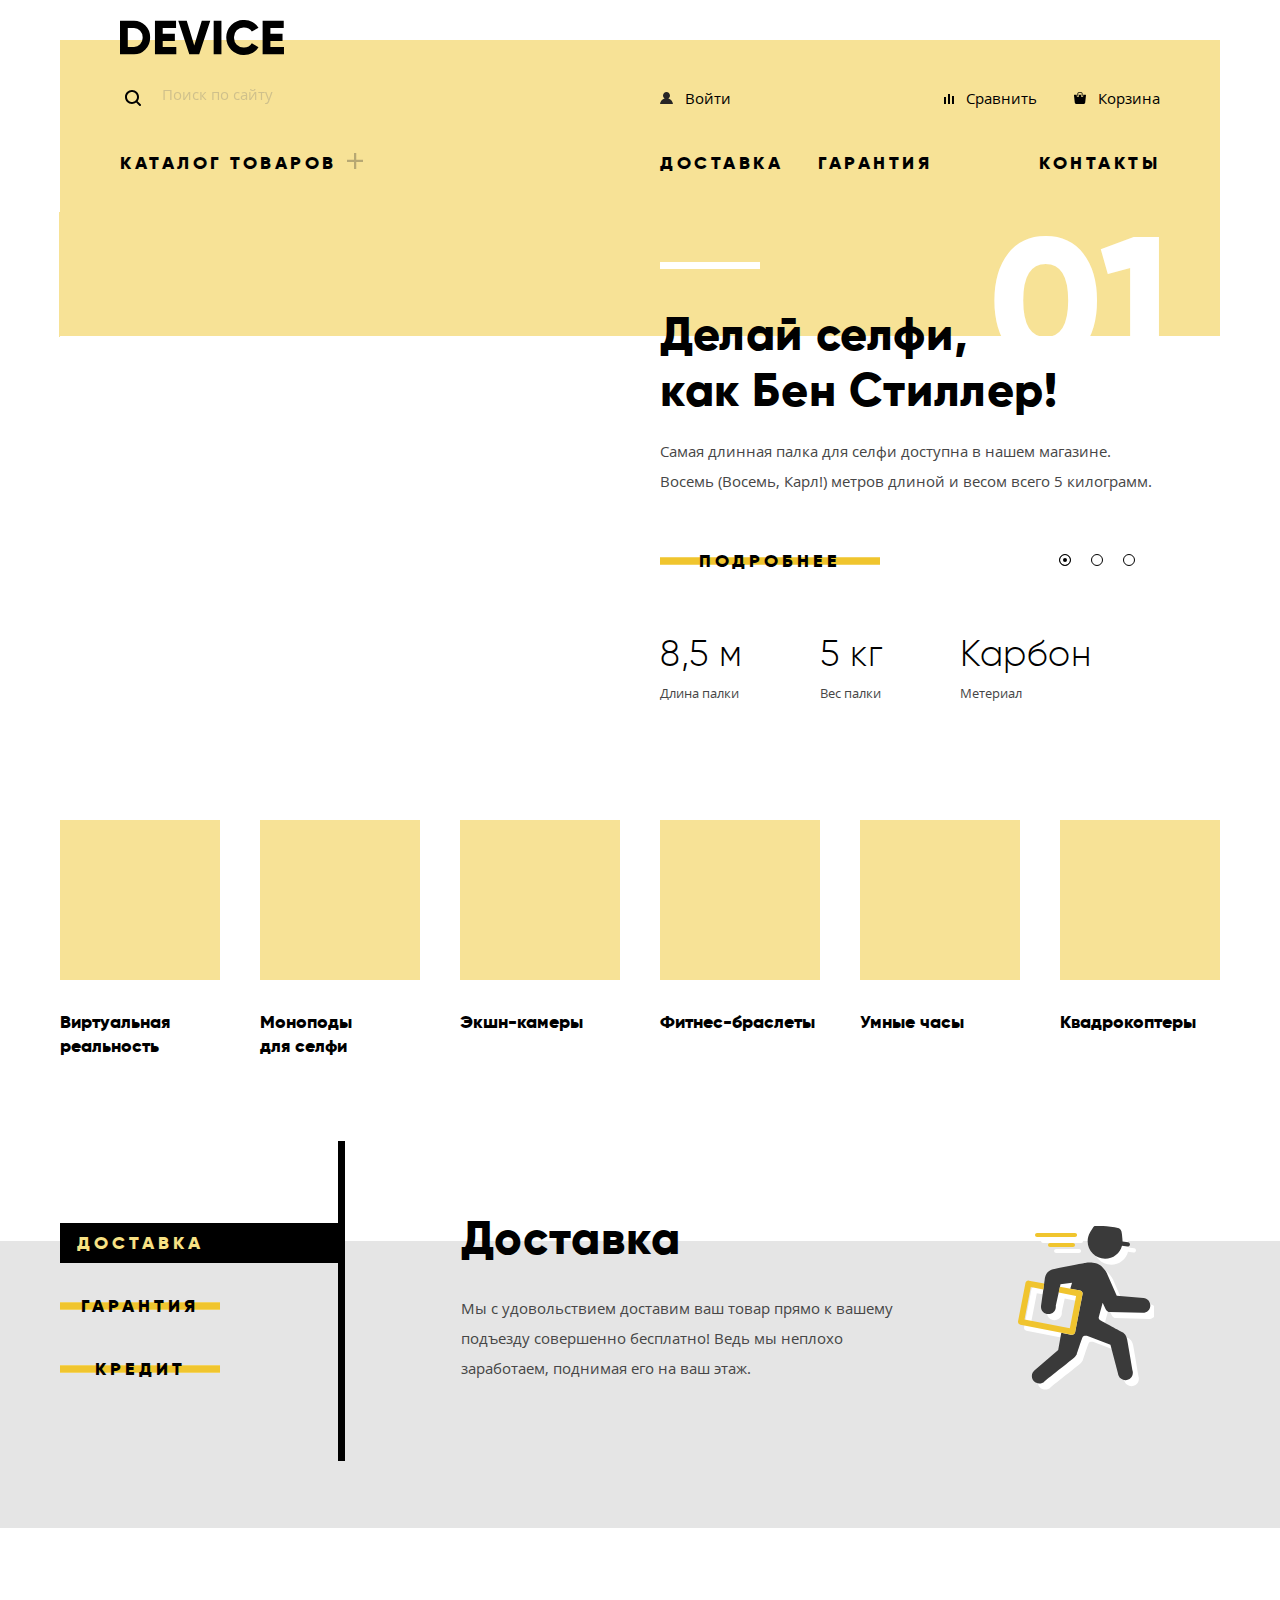
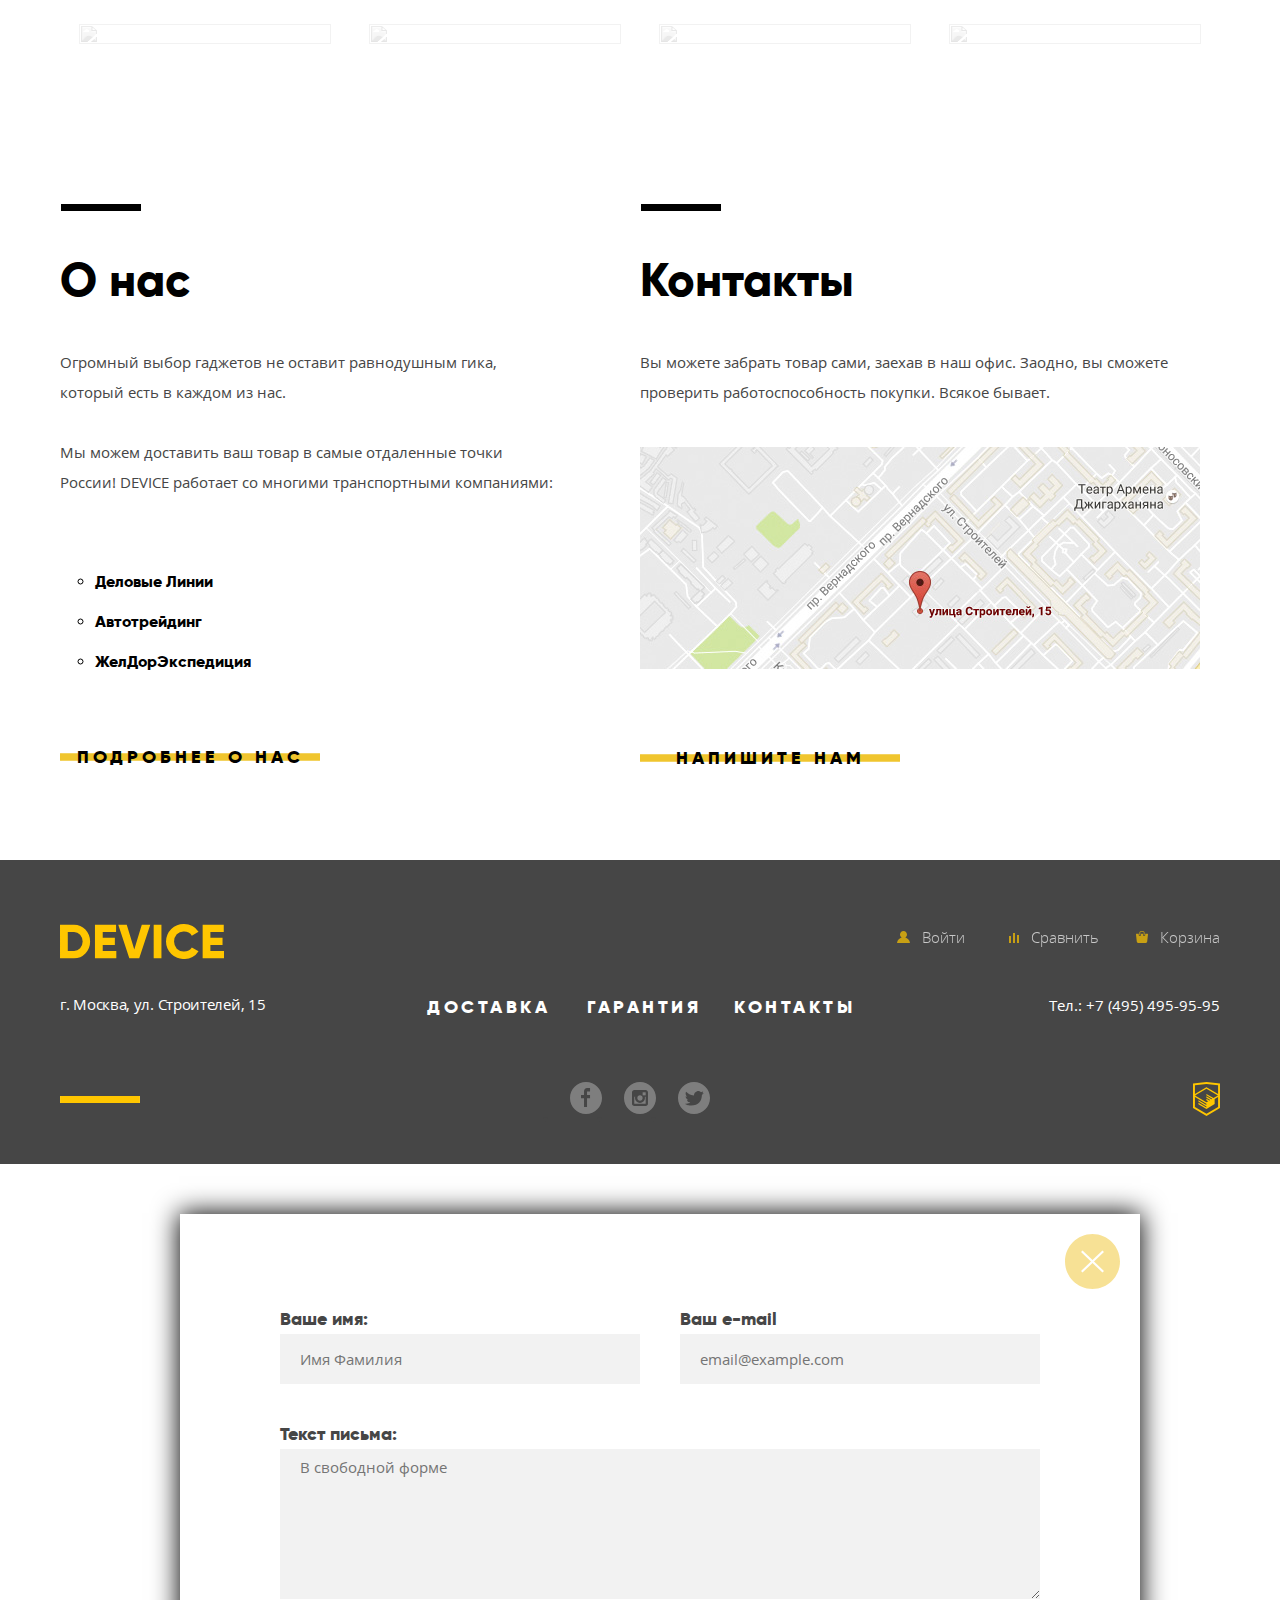
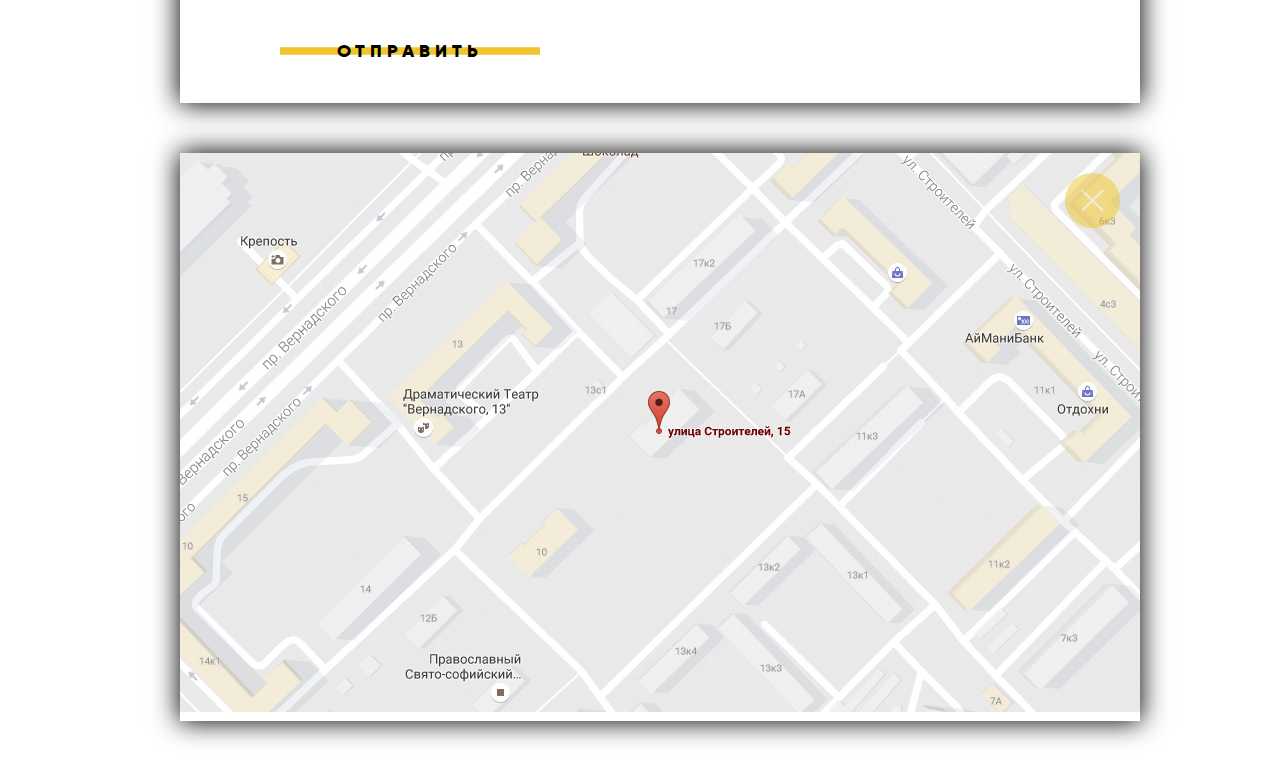
==== commit 56ed0694: "Исправления по тех. заданию" ====
--- a/index.html
+++ b/index.html
@@ -59,26 +59,26 @@
             <div class="sub-menu">
               <ul class="sub-menu-list">
                 <li>
-                  <a href="#">Виртуальная реальность</a>
+                  <a href="vr.html">Виртуальная реальность</a>
                 </li>
                 <li>
                   <a href="catalog.html">Моноподы для селфи</a>
                 </li>
                 <li>
-                  <a href="#">Экшн-камеры</a>
+                  <a href="act-cams.html">Экшн-камеры</a>
                 </li>
               </ul>
               <ul class="sub-menu-list">
                 <li>
-                  <a href="#">Фитнес-браслеты</a>
-                </li>
-                <li>
-                  <a href="#">Умные часы</a>
+                  <a href="fit-bracelet.html">Фитнес-браслеты</a>
+                </li>
+                <li>
+                  <a href="smart-watch.html">Умные часы</a>
                 </li>
               </ul>
               <ul class="sub-menu-list">
                 <li>
-                  <a href="#">Квадрокоптеры</a>
+                  <a href="copters.html">Квадрокоптеры</a>
                 </li>
               </ul>
             </div>
@@ -166,22 +166,22 @@
           <h2 class="visually-hidden">Популярные категории товаров</h2>
           <ul class="categories-list">
             <li class="categories-item">
-              <a class="category category-virtual" href="#">Виртуальная реальность</a>
-            </li>
-            <li class="categories-item">
-              <a class="category category-monopod" href="#">Моноподы <br> для селфи</a>
-            </li>
-            <li class="categories-item">
-              <a class="category category-actioncam" href="#">Экшн-камеры</a>
-            </li>
-            <li class="categories-item">
-              <a class="category category-bracelet" href="#">Фитнес-браслеты</a>
-            </li>
-            <li class="categories-item">
-              <a class="category category-watch" href="#">Умные часы</a>
-            </li>
-            <li class="categories-item">
-              <a class="category category-copters" href="#">Квадрокоптеры</a>
+              <a class="category category-virtual" href=" vr.html">Виртуальная реальность</a>
+            </li>
+            <li class="categories-item">
+              <a class="category category-monopod" href="catalog.html">Моноподы <br> для селфи</a>
+            </li>
+            <li class="categories-item">
+              <a class="category category-actioncam" href="act-cams.html">Экшн-камеры</a>
+            </li>
+            <li class="categories-item">
+              <a class="category category-bracelet" href="fit-bracelet.html">Фитнес-браслеты</a>
+            </li>
+            <li class="categories-item">
+              <a class="category category-watch" href="smart-watch.html">Умные часы</a>
+            </li>
+            <li class="categories-item">
+              <a class="category category-copters" href="copters.html">Квадрокоптеры</a>
             </li>
           </ul>
         </section>
@@ -341,7 +341,9 @@
         </section>
         <section class="modal-map">
           <h2 class="visually-hidden">Как до нас добраться</h2>
-          <img src="img/modal-map.jpg" alt="г. Москва, ул. Строителей, 15">
+          <a href="https://yandex.ru/maps/213/moscow/?ll=37.529654%2C55.686980&mode=search&ol=geo&ouri=ymapsbm1%3A%2F%2Fgeo%3Fll%3D37.529655%252C55.686981%26spn%3D0.001000%252C0.001000%26text%3D%25D0%25A0%25D0%25BE%25D1%2581%25D1%2581%25D0%25B8%25D1%258F%252C%2520%25D0%259C%25D0%25BE%25D1%2581%25D0%25BA%25D0%25B2%25D0%25B0%252C%2520%25D1%2583%25D0%25BB%25D0%25B8%25D1%2586%25D0%25B0%2520%25D0%25A1%25D1%2582%25D1%2580%25D0%25BE%25D0%25B8%25D1%2582%25D0%25B5%25D0%25BB%25D0%25B5%25D0%25B9%252C%252015%2520&z=16">
+            <img src="img/modal-map.jpg" alt="г. Москва, ул. Строителей, 15">
+          </a>
           <button class="modal-close" type="button" name="button">
             <span class="visually-hidden">Закрыть всплывающее окно</span>
           </button>
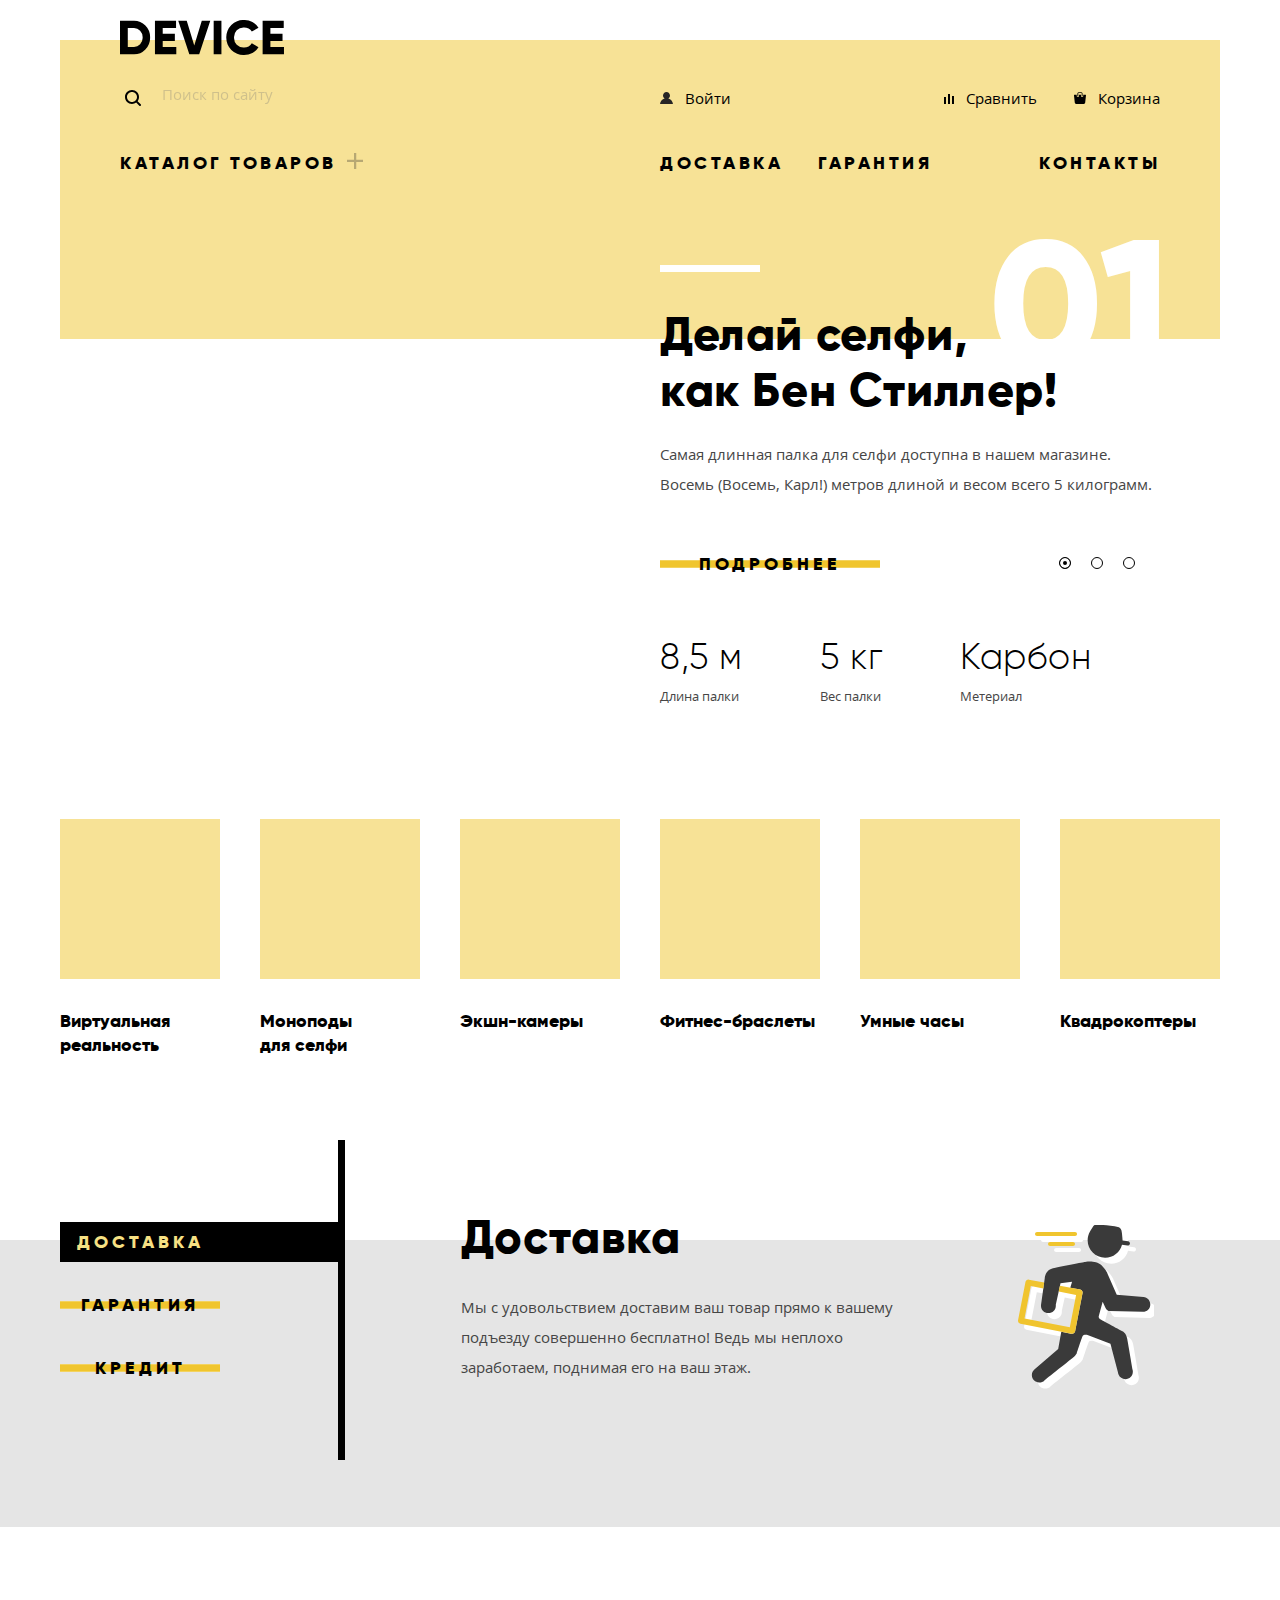
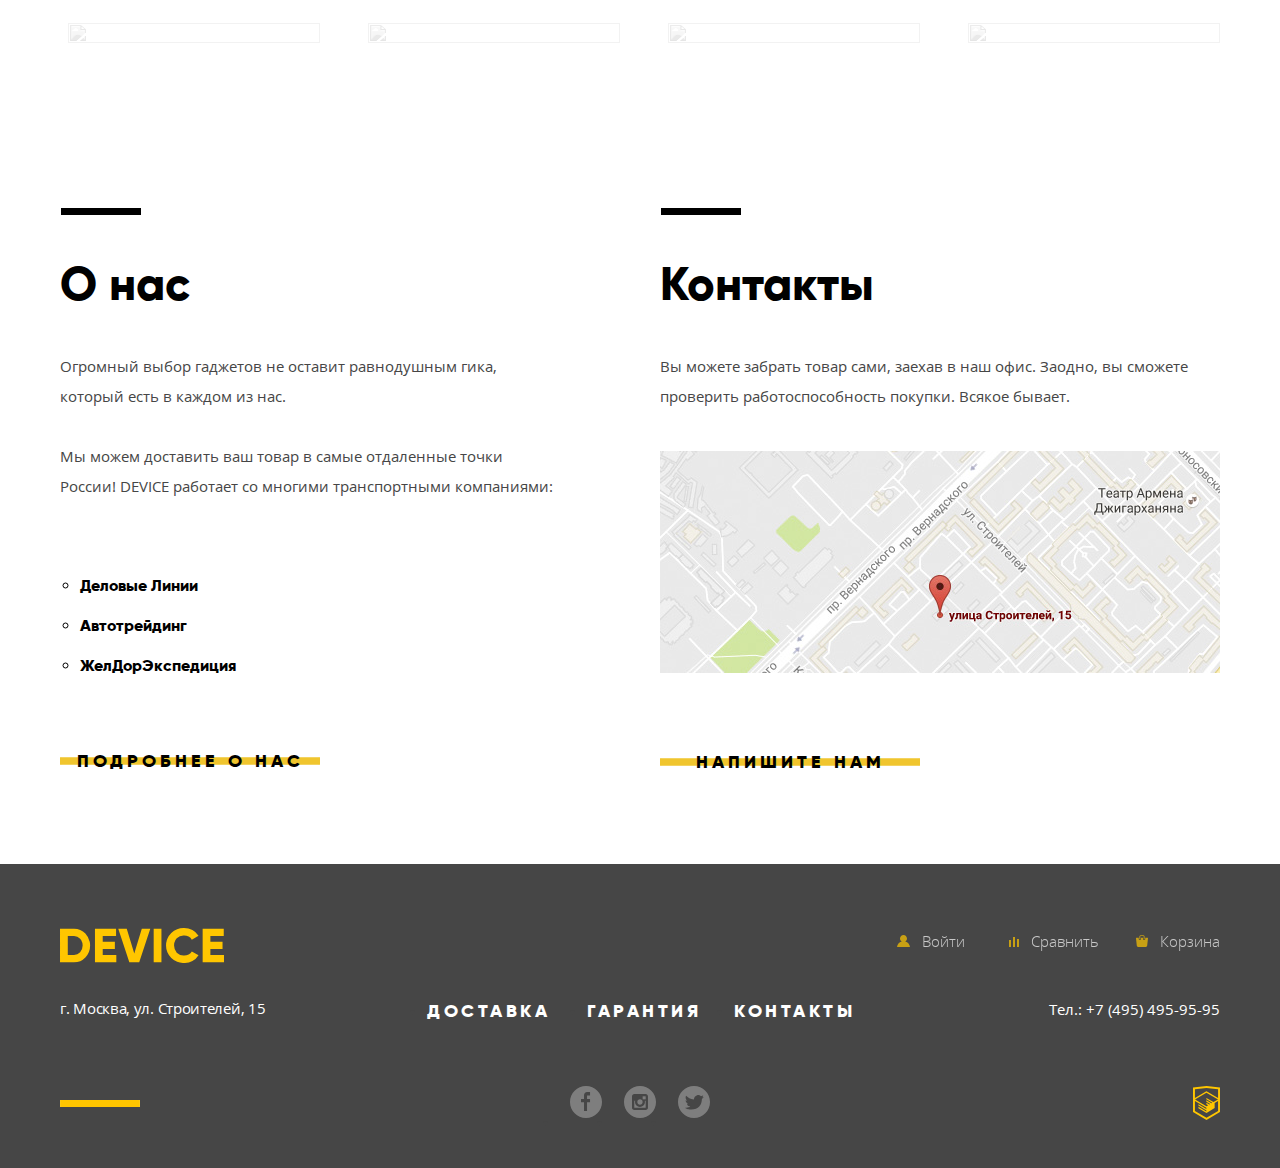
==== commit 49da29d5: "Убрал лишние <br>" ====
--- a/index.html
+++ b/index.html
@@ -1,145 +1,144 @@
 <!DOCTYPE html>
 <html lang="ru">
-  <head>
-    <meta charset="utf-8">
-    <link href="css/normalize.css" rel="stylesheet">
-    <link rel="stylesheet" href="css/minified-style.css">
-    <title>Device</title>
-  </head>
+<head>
+  <meta charset="utf-8">
+  <link href="css/normalize.css" rel="stylesheet">
+  <link rel="stylesheet" href="css/style.css">
+  <script src="js/script.js"></script>
+  <title>Device</title>
+</head>
 
-  <body>
-    <input class="hidden" type="radio" id="product-1" name="toggle" checked>
-    <input class="hidden" type="radio" id="product-2" name="toggle">
-    <input class="hidden" type="radio" id="product-3" name="toggle">
-    <input class="hidden" type="radio" id="service-1" name="toggle-services" checked>
-    <input class="hidden" type="radio" id="service-2" name="toggle-services">
-    <input class="hidden" type="radio" id="service-3" name="toggle-services">
-    <div class="container">
-      <header class="main-header">
-        <nav class="main-navigation">
-          <a class="logo-icon logo-icon-header">
-            <img src="img/logo-icon.svg" width="164" height="35" alt="Интернет-магазин гаджетов Device">
-          </a>
-          <div class="user-interface">
-            <form class="search-form" action="https://echo.htmlacademy.ru" method="get">
-              <label class="visually-hidden" for="search">Поиск по сайту</label>
-              <input class="search-line" type="search" name="search" placeholder="Поиск по сайту" id="search">
-              <input class="search-button" type="submit" name="search" value="Найти">
-              <div class="search-bar"></div>
-            </form>
-            <ul class="user-navigation">
-              <li class="account">
-                <a class="account-icon log-in" href="#">Войти</a>
-              </li>
-              <li class="compare">
-                <a class="compare-icon" href="#">Сравнить</a>
-              </li>
-              <li class="cart">
-                <a class="cart-icon" href="#">Корзина</a>
+<body>
+  <input class="hidden" type="radio" id="product-1" name="toggle" checked>
+  <input class="hidden" type="radio" id="product-2" name="toggle">
+  <input class="hidden" type="radio" id="product-3" name="toggle">
+  <input class="hidden" type="radio" id="service-1" name="toggle-services" checked>
+  <input class="hidden" type="radio" id="service-2" name="toggle-services">
+  <input class="hidden" type="radio" id="service-3" name="toggle-services">
+  <div class="container">
+    <header class="main-header">
+      <nav class="main-navigation">
+        <a class="logo-icon logo-icon-header">
+          <img src="img/logo-icon.svg" width="164" height="35" alt="Интернет-магазин гаджетов Device">
+        </a>
+        <div class="user-interface">
+          <form class="search-form" action="https://echo.htmlacademy.ru" method="get">
+            <label class="visually-hidden" for="search">Поиск по сайту</label>
+            <input class="search-line" type="search" name="search" placeholder="Поиск по сайту" id="search">
+            <input class="search-button" type="submit" name="search" value="Найти">
+            <div class="search-bar"></div>
+          </form>
+          <ul class="user-navigation">
+            <li class="account">
+              <a class="account-icon log-in" href="#">Войти</a>
+            </li>
+            <li class="compare">
+              <a class="compare-icon" href="#">Сравнить</a>
+            </li>
+            <li class="cart">
+              <a class="cart-icon" href="#">Корзина</a>
+            </li>
+          </ul>
+        </div>
+        <div class="site-navigation">
+          <div class="site-navigation-catalog">
+            <a class="catalog" href="catalog.html">Каталог товаров</a>
+          </div>
+          <ul class="site-navigation-list">
+            <li>
+              <a href="#">Доставка</a>
+            </li>
+            <li class="site-navigation-list-warranty">
+              <a href="#">Гарантия</a>
+            </li>
+            <li>
+              <a href="#">Контакты</a>
+            </li>
+          </ul>
+          <div class="sub-menu">
+            <ul class="sub-menu-list">
+              <li>
+                <a href="vr.html">Виртуальная реальность</a>
+              </li>
+              <li>
+                <a href="catalog.html">Моноподы для селфи</a>
+              </li>
+              <li>
+                <a href="act-cams.html">Экшн-камеры</a>
               </li>
             </ul>
-          </div>
-          <div class="site-navigation">
-            <div class="site-navigation-catalog">
-              <a class="catalog" href="catalog.html">Каталог товаров</a>
-            </div>
-            <ul class="site-navigation-list">
-              <li>
-                <a href="#">Доставка</a>
-              </li>
-              <li class="site-navigation-list-warranty">
-                <a href="#">Гарантия</a>
-              </li>
-              <li>
-                <a href="#">Контакты</a>
+            <ul class="sub-menu-list">
+              <li>
+                <a href="fit-bracelet.html">Фитнес-браслеты</a>
+              </li>
+              <li>
+                <a href="smart-watch.html">Умные часы</a>
               </li>
             </ul>
-          </div>
-          <div class="sub-menu-wrapper visually-hidden">
-            <div class="sub-menu">
-              <ul class="sub-menu-list">
-                <li>
-                  <a href="vr.html">Виртуальная реальность</a>
-                </li>
-                <li>
-                  <a href="catalog.html">Моноподы для селфи</a>
-                </li>
-                <li>
-                  <a href="act-cams.html">Экшн-камеры</a>
-                </li>
-              </ul>
-              <ul class="sub-menu-list">
-                <li>
-                  <a href="fit-bracelet.html">Фитнес-браслеты</a>
-                </li>
-                <li>
-                  <a href="smart-watch.html">Умные часы</a>
-                </li>
-              </ul>
-              <ul class="sub-menu-list">
-                <li>
-                  <a href="copters.html">Квадрокоптеры</a>
-                </li>
-              </ul>
-            </div>
-          </div>
-        </nav>
-      </header>
+            <ul class="sub-menu-list">
+              <li>
+                <a href="copters.html">Квадрокоптеры</a>
+              </li>
+            </ul>
+          </div>
+        </div>
+      </nav>
+    </header>
 
-      <main class="">
-        <h1 class="visually-hidden">Интернет магазин Device</h1>
-        <section class="popular">
-          <h2 class="visually-hidden">Популярные предложения</h2>
-          <ul class="popular-list">
-            <li class="popular-slide" id="slide-1">
-              <div class="popular-wrapper slide1">
-                <span class="slide-number">01</span>
-                <b>Делай селфи,<br> как Бен Стиллер!</b>
+    <main class="">
+      <h1 class="visually-hidden">Интернет магазин Device</h1>
+      <section class="popular">
+        <h2 class="visually-hidden">Популярные предложения</h2>
+        <ul class="popular-list">
+          <li class="popular-slide" id="slide-1">
+            <div class="popular-wrapper slide1">
+              <span class="slide-number">01</span>
+              <b>Делай селфи,<br> как Бен Стиллер!</b>
+              <p>
+                Самая длинная палка для селфи доступна в нашем магазине.
+                Восемь (Восемь, Карл!) метров длиной и весом всего 5 килограмм.
+              </p>
+              <a class="button popular-button" href="#">Подробнее</a>
+              <div class="table-container">
+                <div>
+                  <b>8,5 м</b>
+                  <p>Длина палки</p>
+                </div>
+                <div>
+                  <b>5 кг</b>
+                  <p>Вес палки</p>
+                </div>
+                <div>
+                  <b>Карбон</b>
+                  <p>Метериал</p>
+                </div>
+              </div>
+            </div>
+          </li>
+          <li class="popular-slide" id="slide-2">
+            <div class="popular-wrapper slide2">
+              <span class="slide-number">02</span>
+              <b>Худеем <br> правильно!</b>
+              <p>
+                Мотивирующие фитнес-браслеты помогут найти в себе силы
+                не&nbsp;пропускать занятия и соблюдать диету.
+              </p>
+              <a class="button popular-button" href="#">Подробнее</a>
+              <div class="table-container">
+                <div>
+                  <b>48 часов</b>
+                  <p>Без подзарядки</p>
+                </div>
+              </div>
+            </div>
+          </li>
+          <li class="popular-slide" id="slide-3">
+            <div class="popular-wrapper slide3">
+              <span class="slide-number">03</span>
+              <b>Порхает как бабочка,
+                жалит как пчела!</b>
                 <p>
-                  Самая длинная палка для селфи доступна в нашем магазине. <br>
-                  Восемь (Восемь, Карл!) метров длиной и весом всего 5 килограмм.
-                </p>
-                <a class="button popular-button" href="#">Подробнее</a>
-                <div class="table-container">
-                  <div>
-                    <b>8,5 м</b>
-                    <p>Длина палки</p>
-                  </div>
-                  <div>
-                    <b>5 кг</b>
-                    <p>Вес палки</p>
-                  </div>
-                  <div>
-                    <b>Карбон</b>
-                    <p>Метериал</p>
-                  </div>
-                </div>
-              </div>
-            </li>
-            <li class="popular-slide" id="slide-2">
-              <div class="popular-wrapper slide2">
-                <span class="slide-number">02</span>
-                <b>Худеем <br> правильно!</b>
-                <p>
-                  Мотивирующие фитнес-браслеты помогут найти в себе силы <br>
-                  не пропускать занятия и соблюдать диету.
-                </p>
-                <a class="button popular-button" href="#">Подробнее</a>
-                <div class="table-container">
-                  <div>
-                    <b>48 часов</b>
-                    <p>Без подзарядки</p>
-                  </div>
-                </div>
-              </div>
-            </li>
-            <li class="popular-slide" id="slide-3">
-              <div class="popular-wrapper slide3">
-                <span class="slide-number">03</span>
-                <b>Порхает как бабочка,<br>
-                    жалит как пчела!</b>
-                <p>
-                  Этот обычный, на первый взгляд, квадрокоптер оснащен <br>
+                  Этот обычный, на первый взгляд, квадрокоптер оснащен
                   мощным лазером, замаскированным под стандартную камеру.
                 </p>
                 <a class="button popular-button" href="#">Подробнее</a>
@@ -169,7 +168,7 @@
               <a class="category category-virtual" href=" vr.html">Виртуальная реальность</a>
             </li>
             <li class="categories-item">
-              <a class="category category-monopod" href="catalog.html">Моноподы <br> для селфи</a>
+              <a class="category category-monopod" href="catalog.html">Моноподы для&nbsp;селфи</a>
             </li>
             <li class="categories-item">
               <a class="category category-actioncam" href="act-cams.html">Экшн-камеры</a>
@@ -185,7 +184,7 @@
             </li>
           </ul>
         </section>
-        </main>
+      </main>
     </div>
     <div class="services-wrapper">
       <div class="container services-container">
@@ -199,85 +198,84 @@
             <li class="slide-services warranty" id="warranty">
               <h3>Гарантия</h3>
               <p>Если из-за возгорания купленного у нас товара у вас сгорит дом — не переживайте, мы выдадим вам новый.<br>
-              Товар, не дом, конечно же.</p>
-            </li>
-            <li class="slide-services credit" id="credit">
-              <h3>Кредит</h3>
-              <p>Залезть в долговую яму стало проще! Кредитные консультанты подберут для вас наиболее выгодные <br>
-              условия кредита. Выгодные для нашего банка, разумеется.</p>
-            </li>
-          </ul>
-          <div class="slider-switches-services">
-            <label class="services-button" for="service-1">
-              Доставка
-            </label>
-            <label class="services-button" for="service-2">
-              Гарантия
-            </label>
-            <label class="services-button" for="service-3">
-              Кредит
-            </label>
-          </div>
-        </section>
-      </div>
-    </div>
-    <div class="container">
-        <section class="brands">
-          <h2 class="visually-hidden">Бренды, с которыми мы сотрудничаем</h2>
-          <ul class="brands-list">
-            <li class="brands-item">
-              <a href="#">
-                <img src="img/brands-dji.png" width="252" height="97" alt="">
-              </a>
-            </li>
-            <li class="brands-item">
-              <a href="#">
-                <img src="img/brands-sp.png" width="252" height="97" alt="">
-              </a>
-            </li>
-            <li class="brands-item">
-              <a href="#">
-                <img src="img/brands-gopro.png" width="252" height="97" alt="">
-              </a>
-            </li>
-            <li class="brands-item">
-              <a href="#">
-                <img src="img/brands-vive.png" width="252" height="97" alt="">
-              </a>
-            </li>
-          </ul>
-        </section>
-        <div class="section-wrapper">
-          <section class="info">
-            <h2 class="header-with-bar">О нас</h2>
-            <p>Огромный выбор гаджетов не оставит равнодушным гика,<br> который есть в каждом из нас.</p>
-            <p>Мы можем доставить ваш товар в самые отдаленные точки <br> России! DEVICE работает со многими транспортными компаниями:</p>
-            <ul class="partners">
-              <li class="partners-item">Деловые Линии</li>
-              <li class="partners-item">Автотрейдинг</li>
-              <li class="partners-item">ЖелДорЭкспедиция</li>
+                Товар, не дом, конечно же.</p>
+              </li>
+              <li class="slide-services credit" id="credit">
+                <h3>Кредит</h3>
+                <p>Залезть в долговую яму стало проще! Кредитные консультанты подберут для вас наиболее выгодные&nbsp;условия кредита. Выгодные для нашего банка, разумеется.</p>
+                </li>
+              </ul>
+              <div class="slider-switches-services">
+                <label class="services-button" for="service-1">
+                  Доставка
+                </label>
+                <label class="services-button" for="service-2">
+                  Гарантия
+                </label>
+                <label class="services-button" for="service-3">
+                  Кредит
+                </label>
+              </div>
+            </section>
+          </div>
+        </div>
+        <div class="container">
+          <section class="brands">
+            <h2 class="visually-hidden">Бренды, с которыми мы сотрудничаем</h2>
+            <ul class="brands-list">
+              <li class="brands-item">
+                <a href="#">
+                  <img src="img/brands-dji.png" width="252" height="97" alt="">
+                </a>
+              </li>
+              <li class="brands-item">
+                <a href="#">
+                  <img src="img/brands-sp.png" width="252" height="97" alt="">
+                </a>
+              </li>
+              <li class="brands-item">
+                <a href="#">
+                  <img src="img/brands-gopro.png" width="252" height="97" alt="">
+                </a>
+              </li>
+              <li class="brands-item">
+                <a href="#">
+                  <img src="img/brands-vive.png" width="252" height="97" alt="">
+                </a>
+              </li>
             </ul>
-            <a class="button" href="#">Подробнее о нас</a>
           </section>
-          <section class="contacts">
-            <h2 class="header-with-bar">Контакты</h2>
-            <p>Вы можете забрать товар сами, заехав в наш офис. Заодно, вы сможете <br> проверить работоспособность покупки. Всякое бывает.</p>
-            <a class="index-map" href="#"><img src="img/index-map.jpg" width="560" height="222" alt="Карта"></a>
-            <a class="button" href="#">Напишите нам</a>
-          </section>
+          <div class="section-wrapper">
+            <section class="info">
+              <h2 class="header-with-bar">О нас</h2>
+              <p>Огромный выбор гаджетов не оставит равнодушным гика, который&nbsp;есть в каждом из нас.</p>
+              <p>Мы можем доставить ваш товар в самые отдаленные точки России!&nbsp;DEVICE работает со многими транспортными компаниями:</p>
+              <ul class="partners">
+                <li class="partners-item">Деловые Линии</li>
+                <li class="partners-item">Автотрейдинг</li>
+                <li class="partners-item">ЖелДорЭкспедиция</li>
+              </ul>
+              <a class="button" href="#">Подробнее о нас</a>
+            </section>
+            <section class="contacts">
+              <h2 class="header-with-bar">Контакты</h2>
+              <p>Вы можете забрать товар сами, заехав в наш офис. Заодно, вы сможете проверить&nbsp;работоспособность покупки. Всякое бывает.</p>
+              <a class="index-map" href="#"><img src="img/index-map.jpg" width="560" height="222" alt="Карта"></a>
+              <a class="button write-us" href="#">Напишите нам</a>
+            </section>
+          </div>
         </div>
-    </div>
-    <footer class="main-footer">
-        <div class="container">
-          <div class="footer-wrapper">
-            <div class="footer-left">
-              <a class="logo-icon logo-icon-footer">
-                <img src="img/logo-icon-footer.svg" width="164" height="35" alt="Интернет-магазин гаджетов Device">
-              </a>
-              <p class="adress">г. Москва, ул. Строителей, 15</p>
-            </div>
-            <div class="footer-mid">
-              <ul class="site-navigation site-navigation-footer">
+        <footer class="main-footer">
+          <div class="container">
+            <div class="footer-wrapper">
+              <div class="footer-left">
+                <a class="logo-icon logo-icon-footer">
+                  <img src="img/logo-icon-footer.svg" width="164" height="35" alt="Интернет-магазин гаджетов Device">
+                </a>
+                <p class="adress">г. Москва, ул. Строителей, 15</p>
+              </div>
+              <div class="footer-mid">
+                <ul class="site-navigation-footer">
                   <li>
                     <a href="#">Доставка</a>
                   </li>
@@ -288,34 +286,33 @@
                     <a href="#">Контакты</a>
                   </li>
                 </ul>
-              <ul class="social-network-list">
-                <li><a class="social-button social-button-fb" href="#"><span class="visually-hidden">Facebook</span></a></li>
-                <li><a class="social-button social-button-inst" href="#"><span class="visually-hidden">Instagram</span></a></li>
-                <li><a class="social-button social-button-tw" href="#"><span class="visually-hidden">Twitter</span></a></li>
-              </ul>
-            </div>
-            <div class="footer-right">
-              <ul class="user-navigation-footer">
-                <li class="account">
-                  <a class="account-icon-footer" href="#">Войти</a>
-                </li>
-                <li class="compare">
-                  <a class="compare-icon-footer" href="#">Сравнить</a>
-                </li>
-                <li class="cart">
-                  <a class="cart-icon-footer" href="#">Корзина</a>
-                </li>
-              </ul>
-              <p class="telephone">Тел.: +7 (495) 495-95-95</p>
-              <a class="html-academy-logo" href="https://htmlacademy.ru/intensive/htmlcss">
-                <img src="img/html-academy-logo.svg" width="27" height="35" alt="Интернет-магазин гаджетов Device">
-              </a>
-            </div>
-          </div>
-        </div>
-      </footer>
+                <ul class="social-network-list">
+                  <li><a class="social-button social-button-fb" href="#"><span class="visually-hidden">Facebook</span></a></li>
+                  <li><a class="social-button social-button-inst" href="#"><span class="visually-hidden">Instagram</span></a></li>
+                  <li><a class="social-button social-button-tw" href="#"><span class="visually-hidden">Twitter</span></a></li>
+                </ul>
+              </div>
+              <div class="footer-right">
+                <ul class="user-navigation-footer">
+                  <li class="account">
+                    <a class="account-icon-footer" href="#">Войти</a>
+                  </li>
+                  <li class="compare">
+                    <a class="compare-icon-footer" href="#">Сравнить</a>
+                  </li>
+                  <li class="cart">
+                    <a class="cart-icon-footer" href="#">Корзина</a>
+                  </li>
+                </ul>
+                <p class="telephone">Тел.: +7 (495) 495-95-95</p>
+                <a class="html-academy-logo" href="https://htmlacademy.ru/intensive/htmlcss">
+                  <img src="img/html-academy-logo.svg" width="27" height="35" alt="Интернет-магазин гаджетов Device">
+                </a>
+              </div>
+            </div>
+          </div>
+        </footer>
 
-      <div class="container">
         <section class="modal-feedback">
           <h2 class="visually-hidden">Обратная связь</h2>
           <form class="feedback-form" action="https://echo.htmlacademy.ru" method="post">
@@ -332,7 +329,7 @@
             <div class="feedback-container big">
               <label for="comment">Текст письма:</label>
               <textarea class="feedback-comment" name="comment" rows="8" cols="80" id="comment" placeholder="В свободной форме"></textarea>
-                <button class="button" type="submit">Отправить</button>
+              <button class="button" type="submit">Отправить</button>
             </div>
           </form>
           <button class="modal-close" type="button" name="button">
@@ -342,12 +339,11 @@
         <section class="modal-map">
           <h2 class="visually-hidden">Как до нас добраться</h2>
           <a href="https://yandex.ru/maps/213/moscow/?ll=37.529654%2C55.686980&mode=search&ol=geo&ouri=ymapsbm1%3A%2F%2Fgeo%3Fll%3D37.529655%252C55.686981%26spn%3D0.001000%252C0.001000%26text%3D%25D0%25A0%25D0%25BE%25D1%2581%25D1%2581%25D0%25B8%25D1%258F%252C%2520%25D0%259C%25D0%25BE%25D1%2581%25D0%25BA%25D0%25B2%25D0%25B0%252C%2520%25D1%2583%25D0%25BB%25D0%25B8%25D1%2586%25D0%25B0%2520%25D0%25A1%25D1%2582%25D1%2580%25D0%25BE%25D0%25B8%25D1%2582%25D0%25B5%25D0%25BB%25D0%25B5%25D0%25B9%252C%252015%2520&z=16">
-            <img src="img/modal-map.jpg" alt="г. Москва, ул. Строителей, 15">
+            <img src="img/modal-map.jpg" width="960" height="559" alt="г. Москва, ул. Строителей, 15">
           </a>
           <button class="modal-close" type="button" name="button">
             <span class="visually-hidden">Закрыть всплывающее окно</span>
           </button>
         </section>
-      </div>
-  </body>
-</html>
+      </body>
+      </html>
--- a/css/style.css
+++ b/css/style.css
@@ -0,0 +1,2580 @@
+@font-face {
+  font-family: "Gilroy";
+  src: url("../fonts/gilroyextrabold.woff2") format("woff2");
+  font-weight: 800;
+  font-style: normal;
+}
+
+@font-face {
+  font-family: "Gilroy";
+  src: url("../fonts/gilroylight.woff2") format("woff2");
+  font-weight: 300;
+  font-style: normal;
+}
+
+@font-face {
+  font-family: "Open Sans";
+  src: url("../fonts/opensans.woff2") format("woff2");
+  font-weight: 400;
+  font-style: normal;
+}
+
+@font-face {
+  font-family: "Open Sans";
+  src: url("../fonts/opensanslight.woff2") format("woff2");
+  font-weight: 300;
+  font-style: normal;
+}
+
+*, *::before, *::after {
+  -webkit-box-sizing: inherit;
+          box-sizing: inherit;
+}
+
+html {
+  -webkit-box-sizing: border-box;
+          box-sizing: border-box;
+}
+
+.visually-hidden {
+  position: absolute;
+  width: 1px;
+  height: 1px;
+  margin: -1px;
+  border: 0;
+  padding: 0;
+  clip: rect(0 0 0 0);
+  overflow: hidden;
+}
+
+.hidden {
+  display: none;
+}
+
+body {
+  margin: 0;
+  padding: 0;
+  min-width: 1200px;
+
+  font-family: "Open Sans", "Arial", sans-serif;
+  font-size: 15px;
+  line-height: 30px;
+  font-weight: 400;
+  color: #464646;
+}
+
+img {
+  max-width: 100%;
+  height: auto;
+}
+
+a {
+  text-decoration: none;
+}
+
+.breadcrumbs,
+.user-navigation,
+.user-navigation-footer,
+.site-navigation,
+.slide-switches,
+.catalog-list,
+.brands-list {
+  list-style: none;
+  padding: 0;
+  margin: 0;
+}
+
+.site-navigation a:hover,
+.site-navigation a:focus,
+.user-navigation a:hover,
+.user-navigation a:focus {
+  opacity: 0.6;
+}
+
+.site-navigation a:active {
+  opacity: 0.3;
+}
+
+.button-logout {
+  opacity: 0.3;
+}
+
+.button-logout:hover,
+.button-logout:focus {
+  opacity: 0.6;
+}
+
+.logo-icon-header {
+  position: absolute;
+  top: -20px;
+  left: 60px;
+}
+
+.logo-icon:hover,
+.logo-icon:focus {
+  opacity: 0.6;
+}
+
+.logo-icon:active {
+  opacity: 0.3;
+}
+
+.search-form {
+  padding-left: 40px;
+  margin-left: 60px;
+  margin-right: 20px;
+  min-width: 500px;
+  min-height: 50px;
+
+  position: relative;
+
+  display: -webkit-box;
+
+  display: -ms-flexbox;
+
+  display: flex;
+  -webkit-box-orient: horizontal;
+  -webkit-box-direction: normal;
+      -ms-flex-direction: row;
+          flex-direction: row;
+  -webkit-box-align: center;
+      -ms-flex-align: center;
+          align-items: center;
+}
+
+.search-form::before {
+  content: "";
+  width: 16px;
+  height: 17px;
+  z-index: 30;
+
+  position: absolute;
+  top: 19px;
+  left: 5px;
+
+  background-image: url("../img/search-icon.svg");
+  background-repeat: no-repeat;
+  background-position: left;
+}
+
+.search-line {
+  width: 315px;
+  letter-spacing: 0;
+
+  opacity: 0.3;
+  border: none;
+  outline: none;
+  background-color: transparent;
+
+  position: relative;
+}
+
+.search-button {
+  width: 85px;
+  height: 50px;
+
+  border: 2px solid #000000;
+  background-color: #f7e296;
+  outline: none;
+
+  display: none;
+}
+
+.search-bar {
+  position: relative;
+}
+
+.search-bar::after {
+  content: "";
+  position: absolute;
+  right: 0;
+  bottom: -25px;
+  display: none;
+  z-index: 1000;
+
+  width: 440px;
+  height: 2px;
+
+  background-color: #000000;
+  background-position: center;
+}
+
+.search-button:hover {
+  background-color: #000000;
+  color: #ffffff;
+}
+
+.search-button:active {
+  opacity: 0.3;
+}
+
+.search-line:hover,
+.search-line:focus{
+  opacity: 0.6;
+}
+
+.search-form input[type="search"]:focus + input[type="submit"],
+.search-form input[type="search"]:active + input[type="submit"],
+.search-form input[type="search"]:focus ~ div[class="search-bar"]::after,
+.search-form input[type="search"]:active ~ div[class="search-bar"]::after,
+.search-form input[type="submit"]:active,
+.search-form input[type="submit"]:active ~ div[class="search-bar"]::after {
+  display: inline-block;
+}
+
+.account a:not(.log-out):active,
+.compare a:active,
+.cart a:active {
+  opacity: 0.3;
+}
+
+.account {
+  -webkit-box-flex: 3;
+      -ms-flex-positive: 3;
+          flex-grow: 3;
+  padding: 0;
+  margin: 0;
+}
+
+.compare {
+  margin-right: 25px;
+}
+
+.account-icon::before{
+  content: "";
+  width: 13px;
+  height: 12px;
+  margin-right: 12px;
+
+  background-image: url("../img/account-icon.svg");
+  background-repeat: no-repeat;
+  background-position: center;
+  display: inline-block;
+}
+
+.account-icon-exit {
+  opacity: 0.3;
+}
+
+.account-icon-exit::before {
+  background-image: url("");
+  width: 0;
+  height: 0;
+}
+
+.account-icon-footer::before {
+  content: "";
+  width: 13px;
+  height: 12px;
+  margin-right: 12px;
+  margin-left: 12px;
+
+  background-image: url("../img/account-icon-footer.svg");
+  background-repeat: no-repeat;
+  background-position: center;
+  display: inline-block;
+}
+
+.compare-icon::before {
+  content: "";
+  width: 10px;
+  height: 10px;
+  margin-right: 12px;
+  margin-left: 12px;
+
+  background-image: url("../img/compare-icon.svg");
+  background-repeat: no-repeat;
+  background-position: center;
+  display: inline-block;
+}
+
+.compare-icon-footer::before {
+  content: "";
+  width: 10px;
+  height: 10px;
+  margin-right: 12px;
+  margin-left: 12px;
+
+  background-image: url("../img/compare-icon-footer.svg");
+  background-repeat: no-repeat;
+  background-position: center;
+  display: inline-block
+}
+
+.cart-icon::before {
+  content: "";
+  width: 12px;
+  height: 12px;
+  margin-right: 12px;
+  margin-left: 12px;
+
+  background-image: url("../img/cart-icon.svg");
+  background-repeat: no-repeat;
+  background-position: center;
+  display: inline-block;
+}
+
+.cart-icon-footer::before {
+  content: "";
+  width: 12px;
+  height: 12px;
+  margin-right: 12px;
+  margin-left: 12px;
+
+  background-image: url("../img/cart-icon-footer.svg");
+  background-repeat: no-repeat;
+  background-position: center;
+  display: inline-block;
+}
+
+.catalog {
+  padding-right: 40px;
+}
+
+.catalog::after {
+  content: "";
+  width: 16px;
+  height: 16px;
+  margin-left: 10px;
+
+  background-image: url("../img/plus.png");
+  background-repeat: no-repeat;
+  background-position: center;
+  display: inline-block;
+  opacity: 0.3;
+}
+
+.site-navigation a {
+  font-family: "Gilroy", "Arial", sans-serif;
+  font-weight: 800;
+
+  text-transform: uppercase;
+  line-height: 24px;
+  font-size: 18px;
+  letter-spacing: 3.5px;
+  color: #000000;
+}
+
+.site-navigation-footer a {
+  font-family: "Gilroy", "Arial", sans-serif;
+  font-weight: 800;
+
+  text-transform: uppercase;
+  line-height: 24px;
+  font-size: 18px;
+  letter-spacing: 3.5px;
+  color: #ffffff;
+}
+
+.site-navigation-footer a:hover {
+  opacity: 0.6;
+}
+
+.site-navigation-footer a:focus,
+.site-navigation-footer a:active {
+  opacity: 0.3;
+}
+
+/* -----------------------SUB-MENU------------------------ */
+
+.sub-menu {
+  margin: 0;
+  padding: 0;
+  margin-top: 35px;
+  padding-bottom: 36px;
+  padding-left: 60px;
+  min-height: 125px;
+  width: 1160px;
+
+  position: absolute;
+  top: 0;
+  left: 0;
+  z-index: 100;
+
+  display: none;
+  flex-direction: row;
+  justify-content: flex-start;
+
+  background-color: #f7e296;
+}
+
+.sub-menu-list {
+  padding: 0;
+  margin: 0;
+  list-style: none;
+
+  min-width: 220px;
+  margin-right: 20px;
+}
+
+.sub-menu-list:nth-child(2) {
+  min-width: 180px;
+}
+
+.sub-menu a {
+  padding: 0;
+  margin: 0;
+  font-family: "Open Sans", "Arial", sans-serif;
+  font-size: 15px;
+  line-height: 40px;
+  font-weight: 400;
+  color: #464646;
+  letter-spacing: 0px;
+  text-transform: none;
+}
+
+/* -------------END-SUB-MENU------------------ */
+
+.info h2,
+.contacts h2,
+.modal-feedback h2,
+.breadcrumbs-wrapper h2,
+.popular b {
+  font-size: 47px;
+  font-family: "Gilroy", "Arial", sans-serif;
+  line-height: 48px;
+  font-weight: 800;
+  letter-spacing: 0px;
+  color: #000000;
+}
+
+.category {
+  position: relative;
+  display: block;
+  padding-top: 190px;
+  width: 160px;
+
+  font-family: "Gilroy", "Arial", sans-serif;
+  font-weight: 800;
+
+  text-transform: none;
+  line-height: 24px;
+  font-size: 18px;
+  letter-spacing: 1px;
+  color: #000000;
+}
+
+.category::before {
+  content: "";
+  position: absolute;
+  top: 0;
+  left: 0;
+
+  width: 160px;
+  height: 160px;
+
+  background-color: rgba(240, 197, 46, 0.5);
+}
+
+.category::after {
+  content: "";
+  position: absolute;
+  top: 0;
+  left: 0;
+
+  width: 160px;
+  height: 160px;
+
+  background-repeat: no-repeat;
+  background-position: center;
+}
+
+.category:active::after {
+  opacity: 0.3;
+}
+
+.category:hover::before,
+.category:focus::before,
+.category:active::before {
+  background-color: rgba(240, 197, 46, 1);
+}
+
+.category-virtual::after {
+  background-image: url("../img/category-virtual.png");
+}
+
+.category-monopod::after {
+  background-image: url("../img/category-monopod.png");
+  background-position: bottom;
+}
+
+.category-actioncam::after {
+  background-image: url("../img/category-actioncam.png");
+}
+
+.category-bracelet::after {
+  background-image: url("../img/category-bracelet.png");
+}
+
+.category-watch::after {
+  background-image: url("../img/category-watch.png");
+}
+
+.category-copters::after {
+  background-image: url("../img/category-copters.png");
+}
+
+.partners-item {
+  font-size: 16px;
+  font-family: "Gilroy", "Arial", sans-serif;
+  font-weight: 800;
+  line-height: 40px;
+  color: #000000;
+}
+
+.header-with-bar {
+  margin: 0;
+  margin-bottom: 43px;
+
+  position: relative;
+  letter-spacing: -0.2px;
+
+  padding-top: 52px;
+}
+
+.header-with-bar::before {
+  content: "";
+  position: absolute;
+  top: 0px;
+  left: 1px;
+
+  width: 80px;
+  height: 7px;
+  background-color: #000000
+}
+
+.user-navigation-footer a:not(.log-out) {
+  font-size: 15px;
+  font-family: "Open Sans", "Arial", sans-serif;
+  font-weight: 300;
+  color: #ffffff;
+  line-height: 30px;
+  /* letter-spacing: 2px; */
+
+  opacity: 0.7;
+}
+
+.user-navigation-footer a:not(.log-out):hover {
+  opacity: 1;
+}
+
+.user-navigation-footer a:not(.log-out):active {
+  opacity: 0.3;
+}
+
+.site-navigation-footer a:hover {
+  opacity: 0,7;
+}
+
+.site-navigation-footer a:hover {
+  opacity: 0,3;
+}
+
+.social-button {
+  width: 32px;
+  height: 32px;
+  margin: 10px;
+
+  background-repeat: no-repeat;
+  background-position: center;
+  display: inline-block;
+
+  opacity: 0.3;
+}
+
+.social-button:hover,
+.social-button:focus {
+  opacity: 0.6;
+}
+
+.social-button:active {
+  opacity: 0.1;
+}
+
+.social-button-fb {
+  background-image: url("../img/social-button-fb.svg");
+}
+
+.social-button-inst {
+  background-image: url("../img/social-button-inst.svg");
+}
+
+.social-button-tw {
+  background-image: url("../img/social-button-tw.svg");
+}
+
+.html-academy-logo:hover,
+.html-academy-logo:focus {
+  opacity: 0.6;
+}
+
+.html-academy-logo:active {
+  opacity: 0.3;
+}
+
+.button {
+  width: 260px;
+  padding-top: 5px;
+  padding-bottom: 5px;
+  font-size: 18px;
+  text-align: center;
+  vertical-align: middle;
+  display: inline-block;
+
+  font-family: "Gilroy", "Arial", sans-serif;
+  font-weight: 800;
+  text-transform: uppercase;
+  line-height: 24px;
+  color: #000000;
+  letter-spacing: 5px;
+
+  background-image: url("../img/bar-yellow.png");
+  background-repeat: no-repeat;
+  background-position: center;
+  outline: none;
+
+  border: 0;
+  background-color: transparent;
+}
+
+.services-button {
+  width: 160px;
+  padding-top: 5px;
+  padding-bottom: 5px;
+  margin-bottom: 23px;
+  font-size: 18px;
+  text-align: center;
+  vertical-align: middle;
+  display: inline-block;
+
+  font-family: "Gilroy", "Arial", sans-serif;
+  font-weight: 800;
+  text-transform: uppercase;
+  line-height: 24px;
+  color: #000000;
+  letter-spacing: 4px;
+
+  background-image: url("../img/bar-yellow.png");
+  background-repeat: no-repeat;
+  background-position: center;
+  outline: none;
+
+  border: 0;
+  background-color: transparent;
+}
+
+.modal-feedback .button,
+.filter .button {
+  width: 260px;
+
+  padding-top: 5px;
+  padding-bottom: 5px;
+  font-size: 18px;
+  text-align: center;
+  display: block;
+  border: none;
+  background-color: transparent;
+
+  font-family: "Gilroy", "Arial", sans-serif;
+  font-weight: 800;
+  text-transform: uppercase;
+  line-height: 24px;
+  color: #000000;
+  letter-spacing: 5px;
+
+  background-image: url("../img/bar-yellow.png");
+  background-repeat: no-repeat;
+  background-position: center;
+  outline: none;
+}
+
+.button:hover,
+.button:focus,
+.services-button:hover {
+  background-color: #f0c52e;
+  background-size: auto;
+  background-image: none;
+}
+
+.button:active, button:active {
+  color: rgba(0, 0, 0, 0.3);
+}
+
+
+.container {
+  width: 1200px;
+  padding-left: 20px;
+  padding-right: 20px;
+  margin-left: auto;
+  margin-right: auto;
+}
+
+.main-navigation {
+  position: relative;
+  display: -webkit-box;
+  display: -ms-flexbox;
+  display: flex;
+  -webkit-box-orient: vertical;
+  -webkit-box-direction: normal;
+      -ms-flex-direction: column;
+          flex-direction: column;
+
+  margin-top: 40px;
+  min-width: 1160px;
+
+  background-color: #f7e296;
+}
+
+.site-navigation {
+  padding: 0;
+  margin: 0;
+  min-height: 191px;
+
+  position: relative;
+
+  display: flex;
+  flex-direction: row;
+  justify-content: space-between;
+  flex-wrap: nowrap;
+}
+
+.site-navigation-small {
+  min-height: 53px;
+}
+
+.site-navigation-catalog {
+  width: 500px;
+  margin-left: 60px;
+  margin-right: 20px;
+  margin-bottom: 35px;
+}
+
+.site-navigation-catalog:hover ~ .sub-menu,
+.site-navigation-catalog:active ~ .sub-menu {
+  display: flex;
+}
+
+.page-catalog {
+  margin-bottom: 44px;
+}
+
+.site-navigation-list {
+  padding: 0;
+  margin: 0;
+  list-style: none;
+
+  margin-left: 20px;
+  margin-right: 60px;
+  min-width: 500px;
+
+  display: -webkit-box;
+
+  display: -ms-flexbox;
+
+  display: flex;
+  -webkit-box-orient: horizontal;
+  -webkit-box-direction: normal;
+      -ms-flex-direction: row;
+          flex-direction: row;
+  -webkit-box-pack: justify;
+      -ms-flex-pack: justify;
+          justify-content: space-between;
+}
+
+.site-navigation-list::after {
+  content: "";
+  width: 130px;
+  height: 30px;
+  margin-right: 12px;
+
+  position: absolute;
+  top: 105px;
+
+  background-image: url("../img/bar-white.png");
+  background-repeat: no-repeat;
+  background-position: left;
+  display: inline-block;
+}
+
+.site-navigation-list-warranty {
+ -webkit-box-flex: 2;
+     -ms-flex-positive: 2;
+         flex-grow: 2;
+ margin-left: 35px;
+}
+
+.site-navigation-warranty {
+  width: 160px;
+}
+
+.user-interface {
+  margin-bottom: 28px;
+  margin-top: 30px;
+
+  display: -webkit-box;
+
+  display: -ms-flexbox;
+
+  display: flex;
+  -webkit-box-orient: horizontal;
+  -webkit-box-direction: normal;
+      -ms-flex-direction: row;
+          flex-direction: row;
+  -webkit-box-pack: justify;
+      -ms-flex-pack: justify;
+          justify-content: space-between;
+}
+
+.user-navigation {
+  padding: 0;
+  margin: 0;
+  margin-left: 20px;
+  margin-right: 60px;
+  padding-top: 5px;
+  min-width: 500px;
+
+  display: -webkit-box;
+
+  display: -ms-flexbox;
+
+  display: flex;
+  -webkit-box-orient: horizontal;
+  -webkit-box-direction: normal;
+      -ms-flex-direction: row;
+          flex-direction: row;
+  -webkit-box-pack: justify;
+      -ms-flex-pack: justify;
+          justify-content: space-between;
+  -ms-flex-wrap: nowrap;
+      flex-wrap: nowrap;
+}
+
+.user-navigation li {
+  display: -webkit-box;
+  display: -ms-flexbox;
+  display: flex;
+  -webkit-box-align: center;
+      -ms-flex-align: center;
+          align-items: center;
+}
+
+.user-navigation a {
+  font-size: 15px;
+  color: #000000;
+  line-height: 30px;
+  letter-spacing: normal;
+}
+
+.popular {
+  position: relative;
+  padding: 0;
+  margin: 0;
+  list-style: none;
+  min-width: 1160px;
+  margin-bottom: 18px;
+
+  display: -webkit-box;
+
+  display: -ms-flexbox;
+
+  display: flex;
+  -webkit-box-orient: horizontal;
+  -webkit-box-direction: normal;
+      -ms-flex-direction: row;
+          flex-direction: row;
+  -webkit-box-pack: justify;
+      -ms-flex-pack: justify;
+          justify-content: space-between;
+}
+
+.popular-list {
+  margin: 0;
+  padding: 0;
+  list-style: none;
+
+  margin-bottom: 90px;
+}
+
+.popular-slider-controls label {
+  display: inline-block;
+  width: 12px;
+  height: 12px;
+  margin-right: 20px;
+
+  vertical-align: top;
+
+  background-color: transparent;
+  border: 1px solid #000000;
+  border-radius: 50%;
+  cursor: pointer;
+}
+
+.popular-slider-controls {
+  position: absolute;
+  right: 65px;
+  top: 218px;
+  z-index: 20;
+
+  font-size: 0;
+}
+
+.popular-slide {
+  display: none;
+}
+
+.slide-3 p {
+  max-width: 490px;
+}
+
+#product-1:checked ~ .container #slide-1,
+#product-2:checked ~ .container #slide-2,
+#product-3:checked ~ .container #slide-3 {
+  display: block;
+}
+
+#product-1:checked ~ .container label[for="product-1"],
+#product-2:checked ~ .container label[for="product-2"],
+#product-3:checked ~ .container label[for="product-3"] {
+  border: 1px solid #000000;
+  background-color: #000000;
+  -webkit-box-shadow: 0 0 0 3px inset #ffffff;
+          box-shadow: 0 0 0 3px inset #ffffff;
+}
+
+.popular-wrapper {
+  position: relative;
+
+  min-width: 500px;
+  margin-left: 600px;
+  margin-right: 60px;
+
+  display: -webkit-box;
+
+  display: -ms-flexbox;
+
+  display: flex;
+  -webkit-box-orient: vertical;
+  -webkit-box-direction: normal;
+      -ms-flex-direction: column;
+          flex-direction: column;
+}
+
+.popular-wrapper b {
+  min-width: 505px;
+  letter-spacing: 0px;
+  position: absolute;
+  top: -33px;
+  line-height: 56px;
+  letter-spacing: 0.6px;
+}
+
+.popular-wrapper p {
+  margin-top: 100px;
+  margin-bottom: 40px;
+  letter-spacing: 0px;
+}
+
+.slide1::before {
+  content: "";
+  width: 384px;
+  height: 486px;
+  position: absolute;
+  right: 625px;
+  top: -110px;
+
+  background-image: url("../img/slider-1.png");
+  background-repeat: no-repeat;
+}
+
+.slide2::before {
+  content: "";
+  width: 345px;
+  height: 485px;
+  position: absolute;
+  right: 620px;
+  top: -120px;
+
+  background-image: url("../img/slider-2.png");
+  background-repeat: no-repeat;
+}
+
+.slide3::before {
+  content: "";
+  width: 526px;
+  height: 334px;
+  position: absolute;
+  right: 550px;
+  top: -60px;
+
+  background-image: url("../img/slider-3.png");
+  background-repeat: no-repeat;
+}
+
+.slide-number {
+  font-family: "Gilroy", "Arial", sans-serif;
+  font-size: 180px;
+  font-weight: 800;
+  color: #ffffff;
+  letter-spacing: 1px;
+
+  position: absolute;
+  top: -48px;
+  right: -13px;
+}
+
+.popular-button {
+  width: 220px;
+  margin-top: 8px;
+  margin-bottom: 52px;
+  letter-spacing: 4px;
+}
+
+.table-container {
+  display: -webkit-box;
+  display: -ms-flexbox;
+  display: flex;
+  -webkit-box-orient: horizontal;
+  -webkit-box-direction: normal;
+      -ms-flex-direction: row;
+          flex-direction: row;
+  -webkit-box-pack: start;
+      -ms-flex-pack: start;
+          justify-content: flex-start;
+
+  width: 420px;
+}
+
+.table-container div {
+  min-width: 120px;
+  margin-right: 20px;
+}
+
+.table-container div:nth-child(1) {
+  margin-right: 40px;
+}
+
+.table-container b {
+  position: relative;
+  top: 0;
+
+  font-family: "Gilroy", "Arial", sans-serif;
+  font-size: 36px;
+  line-height: 48px;
+  font-weight: 300;
+  color: #000000;
+}
+
+.table-container p {
+  margin-top: 0;
+  margin-bottom: 0;
+
+  font-family: "Open Sans", "Arial", sans-serif;
+  font-size: 13px;
+  letter-spacing: 0px;
+}
+
+.categories-list {
+  padding: 0;
+  margin: 0;
+  list-style: none;
+  min-width: 1160px;
+  margin-bottom: 165px;
+
+  display: -webkit-box;
+
+  display: -ms-flexbox;
+
+  display: flex;
+  -webkit-box-orient: horizontal;
+  -webkit-box-direction: normal;
+      -ms-flex-direction: row;
+          flex-direction: row;
+  -webkit-box-pack: justify;
+      -ms-flex-pack: justify;
+          justify-content: space-between;
+}
+
+.categories-list a {
+  letter-spacing: 0px;
+}
+
+.services-wrapper {
+  width: 100%;
+  background-image: -webkit-gradient(linear, left top, left bottom, color-stop(6%, #ffffff), color-stop(0%, #e5e5e5));
+  background-image: -webkit-linear-gradient(top, #ffffff 6%, #e5e5e5 0%);
+  background-image: -o-linear-gradient(top, #ffffff 6%, #e5e5e5 0%);
+  background-image: linear-gradient(to bottom, #ffffff 6%, #e5e5e5 0%);
+}
+
+.services {
+  padding: 0;
+  margin: 0;
+  list-style: none;
+  min-width: 1160px;
+
+  display: -webkit-box;
+
+  display: -ms-flexbox;
+
+  display: flex;
+  -webkit-box-orient: horizontal;
+  -webkit-box-direction: normal;
+      -ms-flex-direction: row;
+          flex-direction: row;
+}
+
+.services-slider-list {
+  margin: 0;
+  padding: 0;
+  list-style: none;
+
+  width: 460px;
+
+  margin-left: 100px;
+  padding-left: 16px;
+
+  -webkit-box-ordinal-group: 3;
+
+      -ms-flex-order: 2;
+
+          order: 2;
+}
+
+.services-slider-list h3 {
+  margin: 0;
+  font-family: "Gilroy", "Arial", sans-serif;
+  font-size: 47px;
+  font-weight: 800;
+  color: #000000;
+  letter-spacing: 1px;
+
+  margin-bottom: 40px;
+}
+
+.services-slider-list p {
+  margin: 0;
+  color: #464646;
+  font-family: "Open Sans", "Arial", sans-serif;
+  font-size: 15px;
+  font-weight: 400;
+  letter-spacing: 0px;
+
+  margin-bottom: 145px;
+}
+
+.slide-services {
+  width: 460px;
+}
+
+.slider-switches-services {
+  padding: 0;
+  margin: 0;
+  list-style: none;
+  position: relative;
+
+  min-width: 285px;
+}
+
+.slider-switches-services::after {
+  content: "";
+  position: absolute;
+
+  right: 0px;
+  top: -82px;
+
+  width: 7px;
+  height: 320px;
+
+  background-color: #000000;
+}
+
+.slider-switches-services label {
+  display: block;
+  padding: 8px;
+
+  cursor: pointer;
+}
+
+.slide-services {
+  display: none;
+}
+
+#service-1:checked ~ .services-wrapper #delivery,
+#service-2:checked ~ .services-wrapper #warranty,
+#service-3:checked ~ .services-wrapper #credit  {
+  display: block;
+}
+
+.services-button:active,
+#service-1:checked ~ .services-wrapper label[for="service-1"],
+#service-2:checked ~ .services-wrapper label[for="service-2"],
+#service-3:checked ~ .services-wrapper label[for="service-3"] {
+  background-color: #000000;
+  color: #f7e184;
+  background-image: none;
+}
+
+.services-button:active::after {
+  content: "";
+  position: absolute;
+  left: 160px;
+  top: 0px;
+
+  width: 120px;
+  height: 40px;
+
+  background-color: #000000;
+}
+
+.services-button:nth-child(2):active::after {
+  top: 63px;
+}
+
+.services-button:nth-child(3):active::after {
+  top: 126px;
+}
+
+#service-1:checked ~ .services-wrapper label[for="service-1"]::after,
+#service-2:checked ~ .services-wrapper label[for="service-2"]::after,
+#service-3:checked ~ .services-wrapper label[for="service-3"]::after {
+  content: "";
+  position: absolute;
+  left: 160px;
+  top: 0px;
+
+  width: 120px;
+  height: 40px;
+
+  background-color: #000000;
+}
+
+#service-2:checked ~ .services-wrapper label[for="service-2"]::after {
+  top: 63px;
+}
+
+#service-3:checked ~ .services-wrapper label[for="service-3"]::after {
+  top: 126px;
+}
+
+.slide-services {
+  padding: 0;
+  margin: 0;
+  list-style: none;
+  position: relative;
+}
+
+.slide-services::after {
+  content: "";
+  position: absolute;
+  top: -15px;
+  right: -265px;
+
+  width: 200px;
+  height: 200px;
+
+  background-repeat: no-repeat;
+  background-position: center;
+}
+
+.delivery::after {
+  background-image: url("../img/services-delivery.svg");
+}
+
+.warranty::after {
+  background-image: url("../img/services-warranty.svg");
+}
+
+.credit::after {
+  background-image: url("../img/services-credit.svg");
+}
+
+.brands {
+  margin-bottom: 89px;
+}
+
+.brands-list {
+  padding: 0;
+  margin-top: 95px;
+  list-style: none;
+
+  display: -webkit-box;
+
+  display: -ms-flexbox;
+
+  display: flex;
+  -webkit-box-orient: horizontal;
+  -webkit-box-direction: normal;
+      -ms-flex-direction: row;
+          flex-direction: row;
+  -webkit-box-pack: justify;
+      -ms-flex-pack: justify;
+          justify-content: space-between;
+}
+
+.brands-item {
+  margin-left: 30px;
+  margin-left: 35px;
+}
+
+.brands-item:nth-child(1) {
+  margin-left: 8px;
+}
+
+.brands-item a {
+  -webkit-filter: grayscale(1);
+          filter: grayscale(1);
+  opacity: 0.2;
+}
+
+.brands-item a:hover {
+  -webkit-filter: none;
+          filter: none;
+  opacity: 1;
+}
+
+.section-wrapper {
+  padding: 0;
+  margin: 0;
+  min-width: 1160px;
+  margin-bottom: 35px;
+
+  display: -webkit-box;
+
+  display: -ms-flexbox;
+
+  display: flex;
+  -webkit-box-orient: horizontal;
+  -webkit-box-direction: normal;
+      -ms-flex-direction: row;
+          flex-direction: row;
+  -webkit-box-pack: justify;
+      -ms-flex-pack: justify;
+          justify-content: space-between;
+}
+
+.info {
+  width: 560px;
+
+  display: -webkit-box;
+
+  display: -ms-flexbox;
+
+  display: flex;
+  -webkit-box-orient: vertical;
+  -webkit-box-direction: normal;
+      -ms-flex-direction: column;
+          flex-direction: column;
+}
+
+.contacts {
+  width: 560px;
+  margin-left: 70px;
+
+  display: -webkit-box;
+
+  display: -ms-flexbox;
+
+  display: flex;
+  -webkit-box-orient: vertical;
+  -webkit-box-direction: normal;
+      -ms-flex-direction: column;
+          flex-direction: column;
+}
+
+.info p,
+.contacts p {
+  margin: 0;
+  padding: 0;
+
+  margin-bottom: 30px;
+}
+
+.info .button,
+.contacts .button {
+  margin-top: 43px;
+  margin-bottom: 50px;
+
+  letter-spacing: 4px;
+}
+
+.partners {
+  padding: 0;
+  margin: 0;
+  margin-top: 35px;
+  margin-bottom: 15px;
+  padding-left: 20px;
+  list-style: circle;
+}
+
+.index-map {
+  min-width: 560px;
+  padding-top: 10px;
+  margin-bottom: 20px;
+}
+
+/* -----------------------ФУТЕР------------------------- */
+
+
+.main-footer {
+  width: auto;
+  padding-bottom: 1px;
+
+  background-color: #464646;
+}
+
+.main-footer p {
+  color: #ffffff;
+}
+
+.footer-wrapper {
+  margin-bottom: 30px;
+
+  display: -webkit-box;
+
+  display: -ms-flexbox;
+
+  display: flex;
+  -webkit-box-orient: horizontal;
+  -webkit-box-direction: normal;
+      -ms-flex-direction: row;
+          flex-direction: row;
+}
+
+.footer-left {
+  min-width: 300px;
+  padding-top: 4px;
+  margin-right: 60px;
+
+  display: -webkit-box;
+
+  display: -ms-flexbox;
+
+  display: flex;
+  -webkit-box-orient: vertical;
+  -webkit-box-direction: normal;
+      -ms-flex-direction: column;
+          flex-direction: column;
+}
+
+.logo-icon-footer {
+  margin-top: 60px;
+}
+
+.adress {
+  letter-spacing: -0.3px;
+  margin-top: 21px;
+
+  position: relative;
+}
+
+.adress::after {
+  content: "";
+  width: 300px;
+  height: 50px;
+
+  position: absolute;
+  top: 85px;
+
+  background-image: url("../img/bar-yellow-footer.png");
+  background-repeat: no-repeat;
+  background-position: left;
+  display: block;
+}
+
+.footer-mid {
+  min-width: 440px;
+
+  display: -webkit-box;
+
+  display: -ms-flexbox;
+
+  display: flex;
+  -webkit-box-orient: vertical;
+  -webkit-box-direction: normal;
+      -ms-flex-direction: column;
+          flex-direction: column;
+}
+
+.site-navigation-footer {
+  margin: 0;
+  padding: 0;
+  margin-top: 132px;
+
+  display: flex;
+  flex-direction: row;
+  justify-content: space-between;
+  align-content: center;
+  flex-wrap: nowrap;
+}
+
+.site-navigation-footer li {
+  min-width: 120px;
+  margin-left: 7px;
+  margin-right: 27px;
+}
+
+.site-navigation-footer li:nth-child(2) {
+  margin-left: 13px;
+  margin-right: 20px;
+}
+
+.social-network-list {
+  padding: 0;
+  margin: 0;
+  width: 160px;
+  padding-top: 50px;
+  margin-left: 140px;
+
+  display: -webkit-box;
+
+  display: -ms-flexbox;
+
+  display: flex;
+  -webkit-box-orient: horizontal;
+  -webkit-box-direction: normal;
+      -ms-flex-direction: row;
+          flex-direction: row;
+  -webkit-box-pack: justify;
+      -ms-flex-pack: justify;
+          justify-content: space-between;
+}
+
+.footer-right {
+  min-width: 360px;
+
+  display: -webkit-box;
+
+  display: -ms-flexbox;
+
+  display: flex;
+  -webkit-box-orient: vertical;
+  -webkit-box-direction: normal;
+      -ms-flex-direction: column;
+          flex-direction: column;
+  -webkit-box-pack: start;
+      -ms-flex-pack: start;
+          justify-content: flex-start;
+  -webkit-box-align: end;
+      -ms-flex-align: end;
+          align-items: flex-end;
+}
+
+.user-navigation-footer {
+  margin-top: 62px;
+  min-width: 360px;
+  margin-bottom: 23px;
+
+  position: relative;
+
+  display: -webkit-box;
+
+  display: -ms-flexbox;
+
+  display: flex;
+  -webkit-box-orient: horizontal;
+  -webkit-box-direction: normal;
+      -ms-flex-direction: row;
+          flex-direction: row;
+  -webkit-box-pack: end;
+      -ms-flex-pack: end;
+          justify-content: flex-end;
+}
+
+.account-icon-footer {
+  padding-left: 25px;
+}
+
+.telephone {
+  margin-bottom: 62px;
+}
+
+/* --------------------МОДАЛКИ------------------------ */
+
+.modal-feedback,
+.modal-map {
+  position: fixed;
+}
+
+.modal-feedback {
+  width: 960px;
+  margin-left: 120px;
+  margin-right: 120px;
+  margin-bottom: 50px;
+  margin-top: 50px;
+  padding-left: 60px;
+  padding-right: 60px;
+  padding-top: 90px;
+  z-index: 1000;
+
+  /* position: relative; */
+  top: 120px;
+  left: 12%;
+
+  display: none;
+
+  flex-direction: row;
+  flex-wrap: nowrap;
+
+  background-color: #ffffff;
+  box-shadow: 0 0 25px 1px black;
+}
+
+.feedback-top-container {
+  display: -webkit-box;
+  display: -ms-flexbox;
+  display: flex;
+  -webkit-box-orient: horizontal;
+  -webkit-box-direction: normal;
+      -ms-flex-direction: row;
+          flex-direction: row;
+
+}
+
+.feedback-container {
+  width: 360px;
+  margin-left: 40px;
+  margin-bottom: 35px;
+
+  display: -webkit-box;
+
+  display: -ms-flexbox;
+
+  display: flex;
+  -webkit-box-orient: vertical;
+  -webkit-box-direction: normal;
+      -ms-flex-direction: column;
+          flex-direction: column;
+}
+
+.big {
+  width: 760px;
+}
+
+.feedback-container label {
+  font-family: "Gilroy", "Arial", sans-serif;
+  font-size: 18px;
+  font-weight: 800;
+}
+
+.feedback-name,
+.feedback-email {
+  height: 50px;
+
+  border: none;
+  background-color: #f2f2f2;
+}
+
+.feedback-name,
+.feedback-email,
+.feedback-comment {
+  padding-left: 20px;
+}
+
+.feedback-comment {
+  margin-bottom: 35px;
+  padding-top: 10px;
+  border: none;
+  background-color: #f2f2f2;
+}
+
+.feedback-name:hover,
+.feedback-email:hover,
+.feedback-comment:hover {
+  background-color: #ebebeb;
+}
+
+.feedback-name:focus,
+.feedback-email:focus,
+.feedback-comment:focus,
+.feedback-name:active,
+.feedback-email:active,
+.feedback-comment:active {
+  background-color: #ffffff;
+  border: 3px #f8e297 solid;
+}
+
+feedback-name:invalid,
+.feedback-email:invalid {
+  background-color: #f6dad9;
+  border: none;
+}
+
+.modal-map {
+  margin-left: 120px;
+  margin-right: 120px;
+  margin-bottom: 50px;
+  margin-top: 50px;
+  width: 960px;
+  position: fixed;
+
+  top: 90px;
+  left: 12%;
+
+  display: none;
+
+  -webkit-box-orient: horizontal;
+  -webkit-box-direction: normal;
+      -ms-flex-direction: row;
+          flex-direction: row;
+  -webkit-box-pack: justify;
+      -ms-flex-pack: justify;
+          justify-content: space-between;
+  -webkit-box-shadow: 0 0 25px 1px black;
+          box-shadow: 0 0 25px 1px black;
+}
+
+.modal-map a {
+  display: flex;
+  cursor: pointer;
+}
+
+.modal-show {
+  display: flex;
+}
+
+.modal-close,
+.map-close {
+  width: 55px;
+  height: 55px;
+  border: none;
+  background-color: transparent;
+  z-index: 5000;
+
+  position: absolute;
+  top: 20px;
+  right: 20px;
+
+  background-image: url("../img/modal-close.svg");
+  background-repeat: no-repeat;
+  background-position: center;
+  display: inline-block;
+  opacity: 0.5;
+  outline: none;
+}
+
+
+.modal-close:hover,
+.modal-close:focus
+{
+  opacity: 1;
+}
+
+.modal-close:active {
+  opacity: 0.3;
+}
+
+/* --------------------КАТАЛОГ------------------------ */
+
+.main-navigation-catalog {
+  margin-bottom: 40px;
+}
+
+.breadcrumbs-wrapper {
+  min-width: 1160px;
+
+  margin-bottom: 43px;
+  padding-left: 60px;
+}
+
+.breadcrumbs-wrapper h2 {
+  margin-bottom: 20px;
+  letter-spacing: 0.6px;
+}
+
+.breadcrumbs-item a {
+  color: #000000;
+  opacity: 0.3;
+}
+
+.breadcrumbs-item a:hover {
+  opacity: 0.6;
+}
+
+.breadcrumbs-item a:active,
+.breadcrumbs-item a:focus {
+  opacity: 0.1;
+}
+
+.breadcrumbs-list {
+  display: -webkit-box;
+  display: -ms-flexbox;
+  display: flex;
+  padding: 0;
+  margin: 0;
+
+  list-style: none;
+}
+
+.breadcrumbs-item {
+  position: relative;
+  padding-right: 25px;
+  margin-right: 5px;
+}
+
+.breadcrumbs-item::after {
+  content: "";
+  width: 20px;
+  height: 20px;
+
+  position: absolute;
+  top: 6px;
+  right: 0;
+
+  background-image: url("../img/breadscrumbs-arrow.svg");
+  background-repeat: no-repeat;
+  background-position: center;
+}
+
+.breadcrumbs-item::after {
+  content: "";
+  width: 20px;
+  height: 20px;
+
+  position: absolute;
+  top: 6px;
+  right: 0;
+
+  background-image: url("../img/breadscrumbs-arrow.svg");
+  background-repeat: no-repeat;
+  background-position: center;
+}
+
+.breadcrumbs-current::after {
+  background-image: url("");
+}
+
+.log-out::before {
+  display: none;
+  background-image: none;
+}
+
+.no-bar::after {
+  content: none;
+}
+
+.background-wrapper {
+  width: auto;
+
+  background-image: -webkit-gradient(linear, left top, right top, color-stop(50%, #dcdcdc), color-stop(50%, #ebebeb));
+
+  background-image: -webkit-linear-gradient(left, #dcdcdc 50%, #ebebeb 50%);
+
+  background-image: -o-linear-gradient(left, #dcdcdc 50%, #ebebeb 50%);
+
+  background-image: linear-gradient(to right, #dcdcdc 50%, #ebebeb 50%);
+}
+
+.filter-sort-header-wrapper {
+  min-width: 1160px;
+  min-height: 70px;
+
+  display: -webkit-box;
+
+  display: -ms-flexbox;
+
+  display: flex;
+  -webkit-box-orient: horizontal;
+  -webkit-box-direction: normal;
+      -ms-flex-direction: row;
+          flex-direction: row;
+}
+
+.filter-title {
+  width: 330px;
+  padding-left: 60px;
+
+  display: -webkit-box;
+
+  display: -ms-flexbox;
+
+  display: flex;
+  -webkit-box-align: center;
+      -ms-flex-align: center;
+          align-items: center;
+
+  background-color: #dcdcdc;
+}
+
+.filter-title p,
+.sort p {
+  /* margin: 0; */
+
+  font-family: "Gilroy", "Arial", sans-serif;
+  font-size: 16px;
+  font-weight: 800;
+  text-transform: uppercase;
+  letter-spacing: 4px;
+  color: #000000;
+  vertical-align: middle;
+}
+
+.sort {
+  width: 830px;
+  min-height: 70px;
+  padding-left: 70px;
+
+  background-color: #ebebeb;
+
+  display: -webkit-box;
+
+  display: -ms-flexbox;
+
+  display: flex;
+  -webkit-box-orient: horizontal;
+  -webkit-box-direction: normal;
+      -ms-flex-direction: row;
+          flex-direction: row;
+  -webkit-box-align: center;
+      -ms-flex-align: center;
+          align-items: center;
+}
+
+.sort-price,
+.sort-type,
+.sort-popularity {
+  color: rgba(0 0 0 0.3);
+}
+
+.sort-price {
+  margin-left: 50px;
+}
+
+.sort-type {
+  margin-left: 25px;
+  padding-right: 25px;
+}
+
+.sort-popularity {
+  margin-left: 5px;
+}
+
+.sort-price:hover,
+.sort-type:hover,
+.sort-popularity:hover {
+  color: rgba(0 0 0 0.6);
+}
+
+.sort-price:active,
+.sort-type:active,
+.sort-popularity:active,
+.sort-price:focus,
+.sort-type:focus,
+.sort-popularity:focus,
+.sort-price:visited,
+.sort-type:visited,
+.sort-popularity:visited {
+  color: rgba(0 0 0 1);
+}
+
+.arrows {
+  min-width: 40px;
+  margin-left: auto;
+
+  display: -webkit-box;
+
+  display: -ms-flexbox;
+
+  display: flex;
+  -webkit-box-orient: horizontal;
+  -webkit-box-direction: normal;
+      -ms-flex-direction: row;
+          flex-direction: row;
+  -webkit-box-pack: justify;
+      -ms-flex-pack: justify;
+          justify-content: space-between;
+}
+
+.arrow-up {
+  opacity: 0.2;
+  margin: 0 0;
+  padding: 0 0;
+  width: 12px;
+  height: 12px;
+  display: inline-block;
+
+  background-image: url("../img/arrow-up.svg");
+  background-repeat: no-repeat;
+  background-position: center;
+}
+
+.arrow-down {
+  opacity: 0.2;
+  margin: 0;
+  padding: 0;
+  width: 12px;
+  height: 12px;
+  display: inline-block;
+
+  background-image: url("../img/arrow-down.svg");
+  background-repeat: no-repeat;
+  background-position: center;
+}
+
+.arrow-up:hover,
+.arrow-down:hover {
+  opacity: 0.4;
+}
+
+.arrow-up:active,
+.arrow-down:active,
+.arrow-up:focus,
+.arrow-down:focus,
+.arrow-up:visited,
+.arrow-down:visited {
+  opacity: 1;
+}
+
+.background-wrapper-cards {
+  width: auto;
+
+  background-image: -webkit-gradient(linear, left top, right top, color-stop(50%, #ebebeb), color-stop(50%, #ffffff));
+
+  background-image: -webkit-linear-gradient(left, #ebebeb 50%, #ffffff 50%);
+
+  background-image: -o-linear-gradient(left, #ebebeb 50%, #ffffff 50%);
+
+  background-image: linear-gradient(to right, #ebebeb 50%, #ffffff 50%);
+}
+
+.filter {
+  min-width: 330px;
+  padding-top: 78px;
+  padding-left: 60px;
+}
+
+.filter-form {
+  width: 200px;
+
+  display: -webkit-box;
+
+  display: -ms-flexbox;
+
+  display: flex;
+  -webkit-box-orient: vertical;
+  -webkit-box-direction: normal;
+      -ms-flex-direction: column;
+          flex-direction: column;
+}
+
+.fieldset {
+  border: none;
+  margin: 0;
+  padding: 0;
+  position: relative;
+
+  display: -webkit-box;
+
+  display: -ms-flexbox;
+
+  display: flex;
+  -webkit-box-orient: vertical;
+  -webkit-box-direction: normal;
+      -ms-flex-direction: column;
+          flex-direction: column;
+}
+
+.fieldset legend {
+  position: relative;
+}
+
+.fieldset legend::before {
+  content: "";
+  margin: 0;
+  padding: 0;
+  width: 200px;
+  height: 2px;
+
+  position: absolute;
+  top: -10px;
+
+  background-color: #000000;
+}
+
+.fieldset-price {
+  margin-bottom: 40px;
+
+  display: -webkit-box;
+
+  display: -ms-flexbox;
+
+  display: flex;
+  -webkit-box-orient: vertical;
+  -webkit-box-direction: normal;
+      -ms-flex-direction: column;
+          flex-direction: column;
+}
+
+.price-controls label {
+  font-size: 14px;
+  opacity: 0.2;
+}
+
+.price-controls input {
+  width: 50px;
+  margin: 0;
+
+  color: inherit;
+  font: inherit;
+  line-height: normal;
+
+  background: none;
+  border: none;
+}
+
+.range-controls {
+  min-width: 200px;
+  margin-top: 31px;
+  margin-bottom: 5px;
+
+  position: relative;
+}
+
+.range-controls .scale {
+  height: 2px;
+
+  background: #dbdbdb;
+}
+
+.range-controls .bar {
+  width: 60%;
+  height: 2px;
+
+  background: #91c92f;
+}
+
+.range-toggle {
+  position: absolute;
+  top: 0px;
+
+  width: 20px;
+  height: 20px;
+  -webkit-transform: translate(-50%, -50%);
+      -ms-transform: translate(-50%, -50%);
+          transform: translate(-50%, -50%);
+
+  background: #ababab;
+  border: 8px solid #ffffff;
+  border-radius: 50%;
+  -webkit-box-shadow: 0 2px 1px 0 rgba(0, 1, 1, 0.2);
+          box-shadow: 0 2px 1px 0 rgba(0, 1, 1, 0.2);
+  cursor: pointer;
+}
+
+.range-toggle:hover {
+  width: 18px;
+  height: 18px;
+}
+
+.range-toggle-min {
+  left: 5px;
+}
+
+.range-toggle-max {
+  left: 60%;
+}
+
+.min-price {
+  margin-right: 18px;
+}
+
+.fieldset-color {
+  margin-bottom: 38px;
+
+  display: -webkit-box;
+
+  display: -ms-flexbox;
+
+  display: flex;
+  -webkit-box-orient: vertical;
+  -webkit-box-direction: normal;
+      -ms-flex-direction: column;
+          flex-direction: column;
+}
+
+.fieldset-bluetooth {
+  margin-bottom: 30px;
+}
+
+.fieldset-color input,
+.fieldset-bluetooth input {
+  display: none;
+}
+
+.fieldset-color label,
+.fieldset-bluetooth label {
+  margin-bottom: 10px;
+}
+
+.fieldset-color legend,
+.fieldset-bluetooth legend {
+  margin-bottom: 18px;
+}
+
+.fieldset-color legend,
+.fieldset-bluetooth legend,
+.fieldset-price legend,
+.card-footer a,
+.catalog-pagination a {
+  font-family: "Gilroy", "Arial", sans-serif;
+  font-size: 18px;
+  font-weight: 800;
+  color: #000000;
+}
+
+.fieldset-color input[type="checkbox"] + label::before {
+  content: "";
+  width: 27px;
+  height: 23px;
+  margin-right: 10px;
+  vertical-align: middle;
+
+  display: inline-block;
+
+  background-image: url("../img/checkbox-off.svg");
+  background-repeat: no-repeat;
+  background-position: left;
+}
+
+.fieldset-color input[type="checkbox"]:checked + label::before {
+  background-image: url("../img/checkbox-on.svg");
+}
+
+.fieldset-bluetooth input[type="radio"] + label::before {
+  content: "";
+  width: 25px;
+  height: 25px;
+  margin-right: 13px;
+  vertical-align: top;
+
+  display: inline-block;
+
+  background-image: url("../img/radio-off.svg");
+  background-repeat: no-repeat;
+  background-position: center;
+}
+
+.fieldset-bluetooth input[type="radio"]:checked + label::before {
+  background-image: url("../img/radio-on.svg");
+}
+
+.fieldset-color input + label:hover::before,
+.fieldset-bluetooth input + label:hover::before {
+  opacity: 0.6;
+}
+
+.fieldset-color input:disabled + label:hover::before,
+.fieldset-bluetooth input:disabled + label:hover::before {
+  opacity: 0.25;
+}
+
+.button.filter-button {
+  width: 200px;
+  letter-spacing: 4px;
+}
+
+.catalog-wrapper {
+  min-width: 1160px;
+
+  display: -webkit-box;
+
+  display: -ms-flexbox;
+
+  display: flex;
+  -webkit-box-orient: horizontal;
+  -webkit-box-direction: normal;
+      -ms-flex-direction: row;
+          flex-direction: row;
+  -webkit-box-pack: start;
+      -ms-flex-pack: start;
+          justify-content: flex-start;
+}
+
+.catalog-section {
+  padding: 0;
+  margin: 0;
+  padding-top: 70px;
+  padding-left: 70px;
+
+  flex-basis: 830px;
+
+  display: -webkit-box;
+
+  display: -ms-flexbox;
+
+  display: flex;
+  -webkit-box-orient: horizontal;
+  -webkit-box-direction: normal;
+      -ms-flex-direction: row;
+          flex-direction: row;
+  -ms-flex-wrap: wrap;
+      flex-wrap: wrap;
+  -webkit-box-pack: start;
+      -ms-flex-pack: start;
+          justify-content: flex-start;
+
+  background-color: #ffffff;
+}
+
+.catalog-list {
+  padding: 0;
+  margin: 0;
+  list-style: none;
+
+  display: -webkit-box;
+
+  display: -ms-flexbox;
+
+  display: flex;
+  -webkit-box-orient: horizontal;
+  -webkit-box-direction: normal;
+      -ms-flex-direction: row;
+          flex-direction: row;
+  -ms-flex-wrap: wrap;
+      flex-wrap: wrap;
+}
+
+.catalog-list ul:nth-child(2n) {
+  margin-left: 40px;
+}
+
+.catalog-list-card {
+  padding: 0;
+  margin: 0;
+  list-style: none;
+
+  position: relative;
+
+  margin-bottom: 22px;
+}
+
+.catalog-list-card:last-child {
+  margin-bottom: 12px;
+}
+
+.catalog-list-card li {
+  margin: 0;
+  padding: 0;
+  margin-bottom: 20px;
+}
+
+.card-footer {
+  width: 360px;
+  display: -webkit-box;
+  display: -ms-flexbox;
+  display: flex;
+  -webkit-box-orient: horizontal;
+  -webkit-box-direction: normal;
+      -ms-flex-direction: row;
+          flex-direction: row;
+  -webkit-box-pack: justify;
+      -ms-flex-pack: justify;
+          justify-content: space-between;
+  -webkit-box-align: start;
+      -ms-flex-align: start;
+          align-items: flex-start;
+}
+
+.card-footer a {
+  max-width: 280px;
+  letter-spacing: 0.47px;
+  line-height: 27px;
+}
+
+.price {
+  margin: 0;
+  color: #464646;
+  font-size: 16px;
+  font-family: "Gilroy", "Arial", sans-serif;
+  letter-spacing: 0px;
+
+  -ms-flex-item-align: start;
+
+      align-self: flex-start;
+}
+
+.catalog-pagination {
+  min-width: 760px;
+  min-height: 70px;
+  /* margin-left: 40px; */
+  margin-bottom: 77px;
+
+  display: -webkit-box;
+
+  display: -ms-flexbox;
+
+  display: flex;
+  -webkit-box-orient: horizontal;
+  -webkit-box-direction: normal;
+      -ms-flex-direction: row;
+          flex-direction: row;
+  -webkit-box-pack: justify;
+      -ms-flex-pack: justify;
+          justify-content: space-between;
+  -webkit-box-align: center;
+      -ms-flex-align: center;
+          align-items: center;
+
+  background-color: #ebebeb;
+}
+
+.catalog-pagination a {
+  text-transform: uppercase;
+}
+
+.previous-next {
+  padding-left: 30px;
+  padding-right: 30px;
+  letter-spacing: 2px;
+  height: 70px;
+
+  display: -webkit-box;
+
+  display: -ms-flexbox;
+
+  display: flex;
+  -webkit-box-orient: vertical;
+  -webkit-box-direction: normal;
+      -ms-flex-direction: column;
+          flex-direction: column;
+  -webkit-box-pack: center;
+      -ms-flex-pack: center;
+          justify-content: center;
+}
+
+.previous-next:hover {
+  background-color: #d9d9d9;
+}
+
+.previous-next:visited .previous-next-container {
+  opacity: 0.3;
+}
+
+.pages-wrapper {
+  padding: 0;
+  margin: 0;
+  list-style: none;
+  min-width: 80px;
+
+  display: -webkit-box;
+
+  display: -ms-flexbox;
+
+  display: flex;
+  -webkit-box-orient: horizontal;
+  -webkit-box-direction: normal;
+      -ms-flex-direction: row;
+          flex-direction: row;
+  -webkit-box-pack: justify;
+      -ms-flex-pack: justify;
+          justify-content: space-between;
+}
+
+.pages-wrapper a {
+  opacity: 0.6;
+  font-size: 16px;
+}
+
+.pages-wrapper a:hover,
+.pages-wrapper a:visited {
+  opacity: 1;
+}
+
+.account-logged {
+  position: absolute;
+  right: 230px;
+
+  min-width: 290px;
+
+  display: -webkit-box;
+
+  display: -ms-flexbox;
+
+  display: flex;
+  -webkit-box-orient: horizontal;
+  -webkit-box-direction: normal;
+      -ms-flex-direction: row;
+          flex-direction: row;
+}
+
+.log-out {
+  padding-left: 0;
+  margin-left: 20px;
+  opacity: 0.3;
+
+  font-size: 15px;
+  font-family: "Open Sans", "Arial", sans-serif;
+  font-weight: 300;
+  color: #ffffff;
+  line-height: 30px;
+  letter-spacing: 2px;
+}
+
+.log-out:hover {
+  opacity: 1;
+}
+
+.log-out:active {
+  opacity: 0.1;
+}
+
+.card-hover {
+  width: 360px;
+  height: 380px;
+
+  position: absolute;
+  top: 0;
+  right: 0;
+
+  display: none;
+  -webkit-box-orient: vertical;
+  -webkit-box-direction: normal;
+      -ms-flex-direction: column;
+          flex-direction: column;
+  -webkit-box-align: center;
+      -ms-flex-align: center;
+          align-items: center;
+  -webkit-box-pack: center;
+      -ms-flex-pack: center;
+          justify-content: center;
+
+  background-color: rgba(242, 242, 242, 0.7);
+}
+
+.catalog-list-card:hover .card-hover {
+  display: -webkit-box;
+  display: -ms-flexbox;
+  display: flex;
+}
+
+.add-to-compare {
+  color: #a3a3a3;
+}
+
+.add-to-compare:hover {
+  color: #010101;
+}
+
+.add-to-compare:focus,
+.add-to-compare:active {
+  color: #dddddd;
+}
+
+.new::after {
+  content: "";
+  margin: 25px;
+  width: 62px;
+  height: 62px;
+
+  position: absolute;
+  top: 0;
+  right: 0;
+
+  background-image: url("../img/new.png");
+  background-position: center;
+  background-repeat: no-repeat;
+}
+
+
+.hidden {
+  display: none;
+}
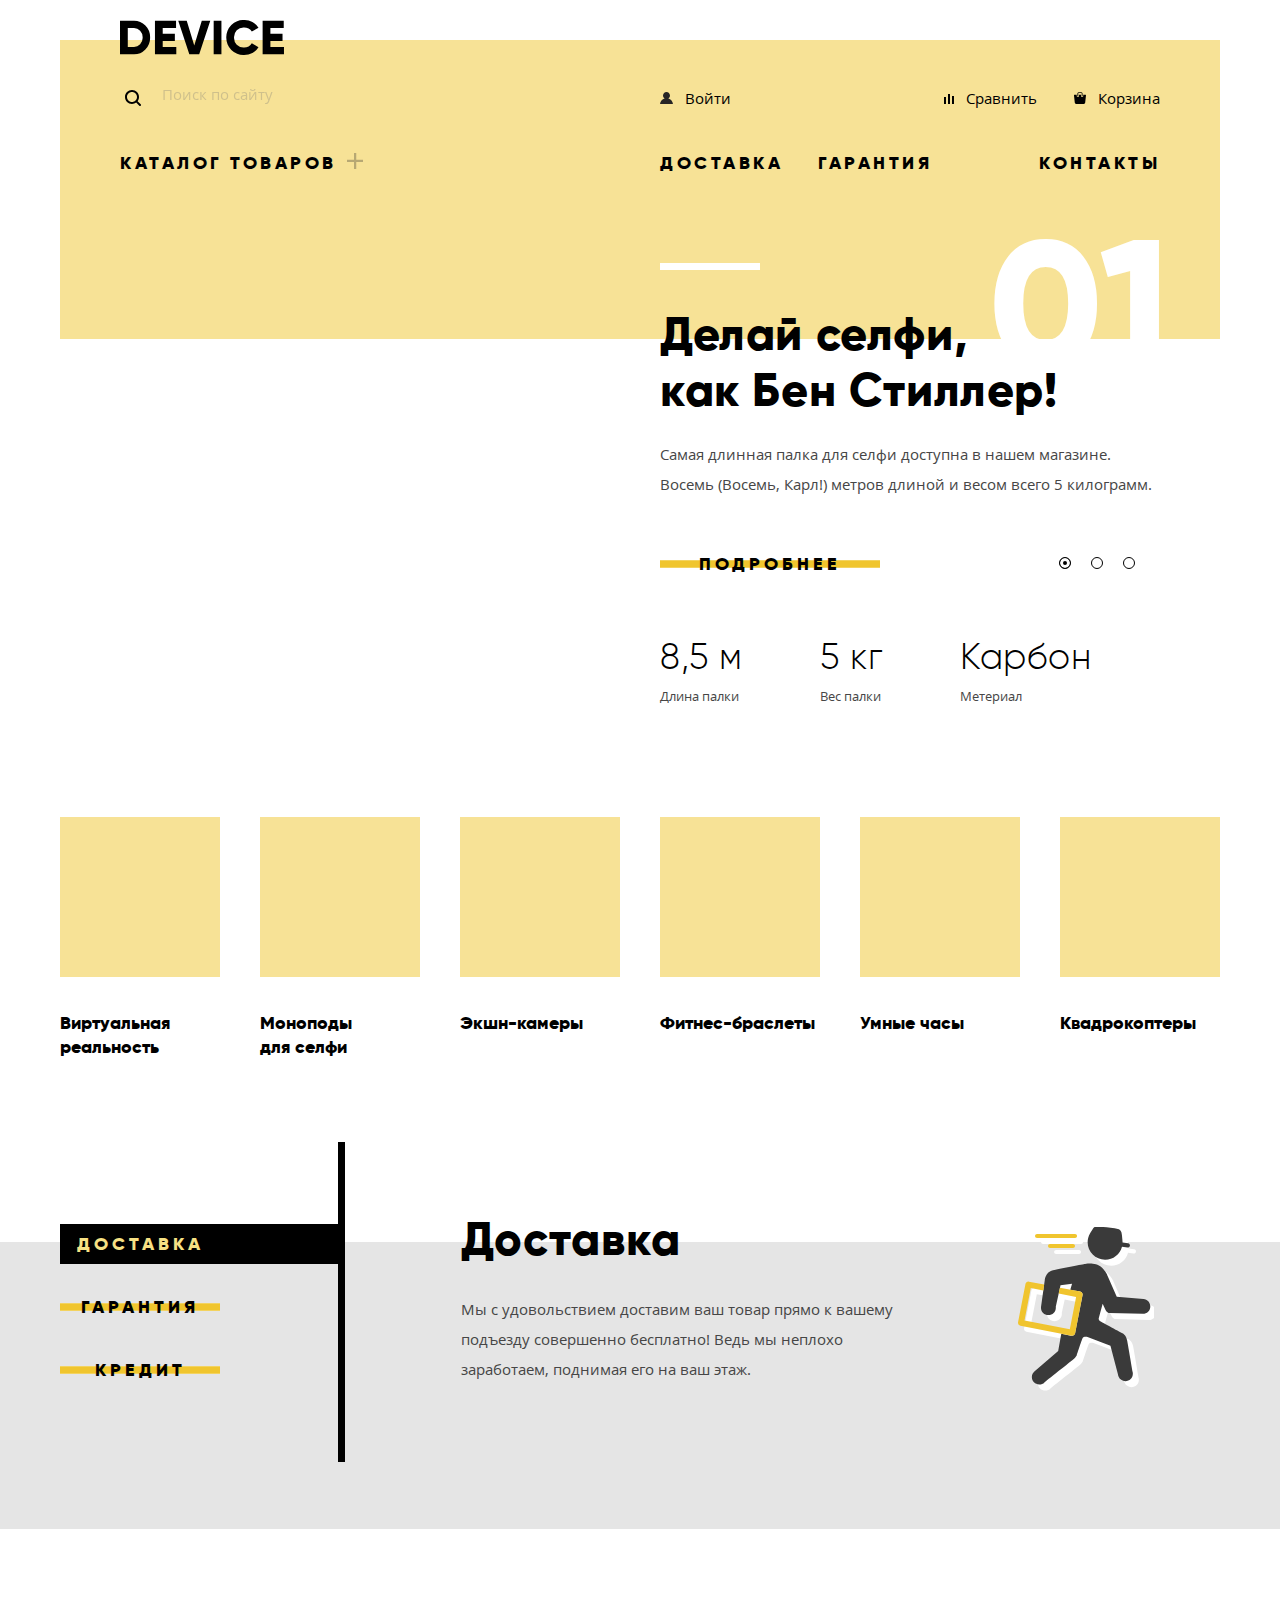
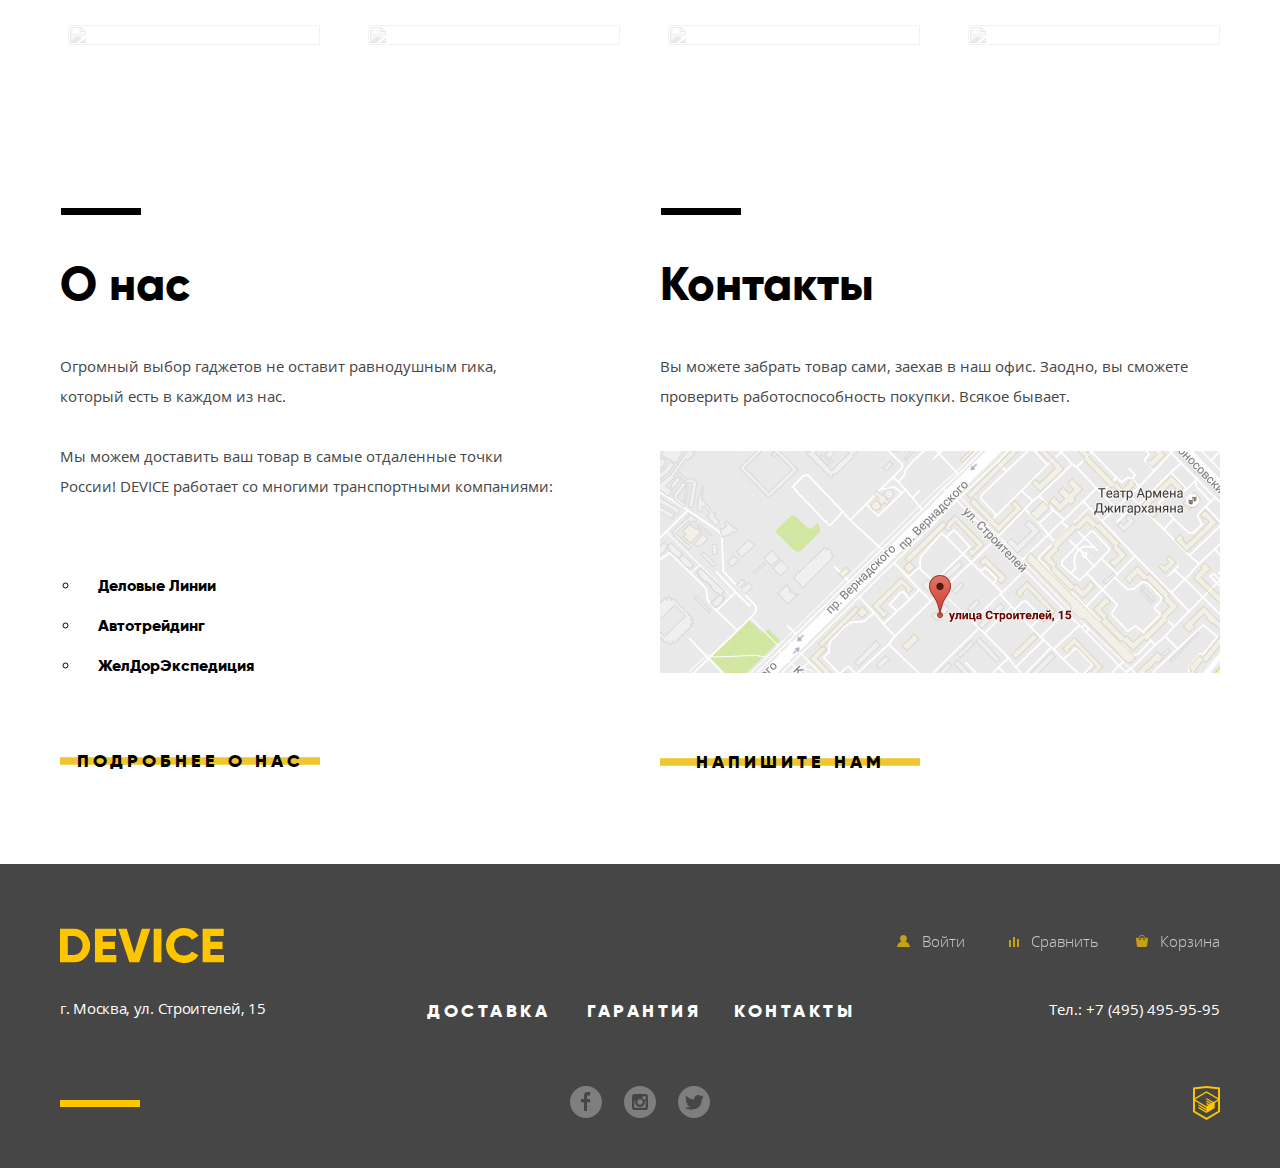
==== commit c39e6bf4: "Минимизация скриптов, исправления псевдоэлементов для переполнения" ====
--- a/index.html
+++ b/index.html
@@ -3,8 +3,7 @@
 <head>
   <meta charset="utf-8">
   <link href="css/normalize.css" rel="stylesheet">
-  <link rel="stylesheet" href="css/style.css">
-  <script src="js/script.js"></script>
+  <link rel="stylesheet" href="css/minified-style.css">
   <title>Device</title>
 </head>
 
@@ -26,17 +25,16 @@
             <label class="visually-hidden" for="search">Поиск по сайту</label>
             <input class="search-line" type="search" name="search" placeholder="Поиск по сайту" id="search">
             <input class="search-button" type="submit" name="search" value="Найти">
-            <div class="search-bar"></div>
           </form>
           <ul class="user-navigation">
             <li class="account">
-              <a class="account-icon log-in" href="#">Войти</a>
+              <a class="account-icon log-in" href="login.html">Войти</a>
             </li>
             <li class="compare">
-              <a class="compare-icon" href="#">Сравнить</a>
+              <a class="compare-icon" href="compare.html">Сравнить</a>
             </li>
             <li class="cart">
-              <a class="cart-icon" href="#">Корзина</a>
+              <a class="cart-icon" href="cart.html">Корзина</a>
             </li>
           </ul>
         </div>
@@ -135,7 +133,7 @@
           <li class="popular-slide" id="slide-3">
             <div class="popular-wrapper slide3">
               <span class="slide-number">03</span>
-              <b>Порхает как бабочка,
+              <b>Порхает&nbsp;как&nbsp;бабочка,
                 жалит как пчела!</b>
                 <p>
                   Этот обычный, на первый взгляд, квадрокоптер оснащен
@@ -295,13 +293,13 @@
               <div class="footer-right">
                 <ul class="user-navigation-footer">
                   <li class="account">
-                    <a class="account-icon-footer" href="#">Войти</a>
+                    <a class="account-icon-footer" href="login.html">Войти</a>
                   </li>
                   <li class="compare">
-                    <a class="compare-icon-footer" href="#">Сравнить</a>
+                    <a class="compare-icon-footer" href="compare.html">Сравнить</a>
                   </li>
                   <li class="cart">
-                    <a class="cart-icon-footer" href="#">Корзина</a>
+                    <a class="cart-icon-footer" href="cart.html">Корзина</a>
                   </li>
                 </ul>
                 <p class="telephone">Тел.: +7 (495) 495-95-95</p>
@@ -345,5 +343,6 @@
             <span class="visually-hidden">Закрыть всплывающее окно</span>
           </button>
         </section>
+        <script src="js/minified-script.js"></script>
       </body>
       </html>
--- a/css/minified-style.css
+++ b/css/minified-style.css
@@ -0,0 +1 @@
+@font-face{font-family:"Gilroy";src:url(../fonts/gilroyextrabold.woff2) format("woff2"),url(../fonts/gilroyextrabold.woff) format("woff");font-weight:800;font-style:normal}@font-face{font-family:"Gilroy";src:url(../fonts/gilroylight.woff2) format("woff2"),url(../fonts/gilroylight.woff) format("woff");font-weight:300;font-style:normal}@font-face{font-family:"Open Sans";src:url(../fonts/opensans.woff2) format("woff2"),url(../fonts/opensans.woff) format("woff");font-weight:400;font-style:normal}@font-face{font-family:"Open Sans";src:url(../fonts/opensanslight.woff2) format("woff2"),url(../fonts/opensanslight.woff) format("woff");font-weight:300;font-style:normal}*,*::before,*::after{-webkit-box-sizing:inherit;box-sizing:inherit}html{-webkit-box-sizing:border-box;box-sizing:border-box}.visually-hidden{position:absolute;width:1px;height:1px;margin:-1px;border:0;padding:0;clip:rect(0 0 0 0);overflow:hidden}.hidden{display:none}body{margin:0;padding:0;min-width:1200px;font-family:"Open Sans","Arial",sans-serif;font-size:15px;line-height:30px;font-weight:400;color:#464646}img{max-width:100%;height:auto}a{text-decoration:none}.breadcrumbs,.user-navigation,.user-navigation-footer,.site-navigation,.slide-switches,.catalog-list,.brands-list{list-style:none;padding:0;margin:0}.site-navigation a:hover,.site-navigation a:focus,.user-navigation a:hover,.user-navigation a:focus{opacity:.6}.site-navigation a:active{opacity:.3}.button-logout{opacity:.3}.button-logout:hover,.button-logout:focus{opacity:.6}.logo-icon-header{position:absolute;top:-20px;left:60px}.logo-icon:hover,.logo-icon:focus{opacity:.6}.logo-icon:active{opacity:.3}.search-form{padding-left:40px;margin-left:60px;margin-right:20px;min-width:500px;min-height:50px;position:relative;display:-webkit-box;display:-ms-flexbox;display:flex;-webkit-box-orient:horizontal;-webkit-box-direction:normal;-ms-flex-direction:row;flex-direction:row;-webkit-box-align:center;-ms-flex-align:center;align-items:center}.search-form::before{content:"";width:16px;height:17px;z-index:30;position:absolute;top:19px;left:5px;background-image:url(../img/search-icon.svg);background-repeat:no-repeat;background-position:left}.search-line{width:315px;letter-spacing:0;opacity:.3;border:none;outline:none;background-color:transparent;position:relative}.search-button{width:85px;height:50px;border:2px solid #000;background-color:#f7e296;outline:none;display:none}.search-bar{position:relative}.search-bar::after{content:"";position:absolute;right:0;bottom:-25px;display:none;z-index:1000;width:440px;height:2px;background-color:#000;background-position:center}.search-button:hover{background-color:#000;color:#fff}.search-button:active{opacity:.3}.search-line:hover,.search-line:focus{opacity:.6}.search-form input[type="search"]:focus + input[type="submit"],.search-form input[type="search"]:active + input[type="submit"],.search-form input[type="search"]:focus~div[class="search-bar"]::after,.search-form input[type="search"]:active~div[class="search-bar"]::after,.search-form input[type="submit"]:active,.search-form input[type="submit"]:active~div[class="search-bar"]::after{display:inline-block}.account a:not(.log-out):active,.compare a:active,.cart a:active{opacity:.3}.account{-webkit-box-flex:3;-ms-flex-positive:3;flex-grow:3;padding:0;margin:0}.compare{margin-right:25px}.account-icon::before{content:"";width:13px;height:12px;margin-right:12px;background-image:url(../img/account-icon.svg);background-repeat:no-repeat;background-position:center;display:inline-block}.account-icon-exit{opacity:.3}.account-icon-exit::before{background-image:url("");width:0;height:0}.account-icon-footer::before{content:"";width:13px;height:12px;margin-right:12px;margin-left:12px;background-image:url("../img/account-icon-footer.svg");background-repeat:no-repeat;background-position:center;display:inline-block}.compare-icon::before{content:"";width:10px;height:10px;margin-right:12px;margin-left:12px;background-image:url(../img/compare-icon.svg);background-repeat:no-repeat;background-position:center;display:inline-block}.compare-icon-footer::before{content:"";width:10px;height:10px;margin-right:12px;margin-left:12px;background-image:url(../img/compare-icon-footer.svg);background-repeat:no-repeat;background-position:center;display:inline-block}.cart-icon::before{content:"";width:12px;height:12px;margin-right:12px;margin-left:12px;background-image:url(../img/cart-icon.svg);background-repeat:no-repeat;background-position:center;display:inline-block}.cart-icon-footer::before{content:"";width:12px;height:12px;margin-right:12px;margin-left:12px;background-image:url(../img/cart-icon-footer.svg);background-repeat:no-repeat;background-position:center;display:inline-block}.catalog{padding-right:40px}.catalog::after{content:"";width:16px;height:16px;margin-left:10px;background-image:url(../img/plus.png);background-repeat:no-repeat;background-position:center;display:inline-block;opacity:.3}.site-navigation a{font-family:"Gilroy","Arial",sans-serif;font-weight:800;text-transform:uppercase;line-height:24px;font-size:18px;letter-spacing:3.5px;color:#000}.site-navigation-footer a{font-family:"Gilroy","Arial",sans-serif;font-weight:800;text-transform:uppercase;line-height:24px;font-size:18px;letter-spacing:3.5px;color:#fff}.site-navigation-footer a:hover{opacity:.6}.site-navigation-footer a:focus,.site-navigation-footer a:active{opacity:.3}.sub-menu{margin:0;padding:0;margin-top:35px;padding-bottom:36px;padding-left:60px;min-height:125px;width:1160px;position:absolute;top:0;left:0;z-index:100;display:none;flex-direction:row;justify-content:flex-start;background-color:#f7e296}.sub-menu-list{padding:0;margin:0;list-style:none;min-width:220px;margin-right:20px}.sub-menu-list:nth-child(2){min-width:180px}.sub-menu a{padding:0;margin:0;font-family:"Open Sans","Arial",sans-serif;font-size:15px;line-height:40px;font-weight:400;color:#464646;letter-spacing:0;text-transform:none}.info h2,.contacts h2,.modal-feedback h2,.breadcrumbs-wrapper h2,.popular b{font-size:47px;font-family:"Gilroy","Arial",sans-serif;line-height:48px;font-weight:800;letter-spacing:0;color:#000}.category{position:relative;display:block;padding-top:194px;width:160px;font-family:"Gilroy","Arial",sans-serif;font-weight:800;text-transform:none;line-height:24px;font-size:18px;letter-spacing:1px;color:#000}.category:active{color:rgba(0,0,0,.3)}.category::before{content:"";position:absolute;top:0;left:0;width:160px;height:160px;background-color:rgba(240,197,46,.5)}.category::after{content:"";position:absolute;top:0;left:0;width:160px;height:160px;background-repeat:no-repeat;background-position:center}.category:active::after{opacity:.3}.category:hover::before,.category:focus::before,.category:active::before{background-color:rgba(240,197,46,1)}.category-virtual::after{background-image:url(../img/category-virtual.png)}.category-monopod::after{background-image:url(../img/category-monopod.png);background-position:bottom}.category-actioncam::after{background-image:url(../img/category-actioncam.png)}.category-bracelet::after{background-image:url(../img/category-bracelet.png)}.category-watch::after{background-image:url(../img/category-watch.png)}.category-copters::after{background-image:url(../img/category-copters.png)}.partners-item{padding-left:18px;font-size:16px;font-family:"Gilroy","Arial",sans-serif;font-weight:800;line-height:40px;color:#000}.header-with-bar{margin:0;margin-bottom:43px;position:relative;letter-spacing:-.2px;padding-top:52px}.header-with-bar::before{content:"";position:absolute;top:0;left:1px;width:80px;height:7px;background-color:#000}.user-navigation-footer a:not(.log-out){font-size:15px;font-family:"Open Sans","Arial",sans-serif;font-weight:300;color:#fff;line-height:30px;opacity:.7}.user-navigation-footer a:not(.log-out):hover{opacity:1}.user-navigation-footer a:not(.log-out):active{opacity:.3}.site-navigation-footer a:hover{opacity:0,7}.site-navigation-footer a:hover{opacity:0,3}.social-button{width:32px;height:32px;margin:10px;background-repeat:no-repeat;background-position:center;display:inline-block;opacity:.3}.social-button:hover,.social-button:focus{opacity:.6}.social-button:active{opacity:.1}.social-button-fb{background-image:url(../img/social-button-fb.svg)}.social-button-inst{background-image:url(../img/social-button-inst.svg)}.social-button-tw{background-image:url(../img/social-button-tw.svg)}.html-academy-logo:hover,.html-academy-logo:focus{opacity:.6}.html-academy-logo:active{opacity:.3}.button{width:260px;padding-top:5px;padding-bottom:5px;font-size:18px;text-align:center;vertical-align:middle;display:inline-block;font-family:"Gilroy","Arial",sans-serif;font-weight:800;text-transform:uppercase;line-height:24px;color:#000;letter-spacing:5px;background-image:url(../img/bar-yellow.png);background-repeat:no-repeat;background-position:center;outline:none;border:0;background-color:transparent}.services-button{width:160px;padding-top:5px;padding-bottom:5px;margin-bottom:23px;font-size:18px;text-align:center;vertical-align:middle;display:inline-block;font-family:"Gilroy","Arial",sans-serif;font-weight:800;text-transform:uppercase;line-height:24px;color:#000;letter-spacing:4px;background-image:url(../img/bar-yellow.png);background-repeat:no-repeat;background-position:center;outline:none;border:0;background-color:transparent}.modal-feedback .button,.filter .button{width:260px;padding-top:5px;padding-bottom:5px;font-size:18px;text-align:center;display:block;border:none;background-color:transparent;font-family:"Gilroy","Arial",sans-serif;font-weight:800;text-transform:uppercase;line-height:24px;color:#000;letter-spacing:5px;background-image:url(../img/bar-yellow.png);background-repeat:no-repeat;background-position:center;outline:none}.button:hover,.button:focus,.services-button:hover{background-color:#f0c52e;background-size:auto;background-image:none}.button:active,button:active{color:rgba(0,0,0,.3)}.container{width:1200px;padding-left:20px;padding-right:20px;margin-left:auto;margin-right:auto}.main-navigation{position:relative;display:-webkit-box;display:-ms-flexbox;display:flex;-webkit-box-orient:vertical;-webkit-box-direction:normal;-ms-flex-direction:column;flex-direction:column;margin-top:40px;min-width:1160px;background-color:#f7e296}.site-navigation{padding:0;margin:0;min-height:191px;position:relative;display:flex;flex-direction:row;justify-content:space-between;flex-wrap:nowrap}.site-navigation-small{min-height:53px}.site-navigation-catalog{width:500px;margin-left:60px;margin-right:20px;margin-bottom:35px}.site-navigation-catalog:hover~.sub-menu,.site-navigation-catalog:active~.sub-menu{display:flex}.page-catalog{margin-bottom:44px}.site-navigation-list{padding:0;margin:0;list-style:none;margin-left:20px;margin-right:60px;min-width:500px;display:-webkit-box;display:-ms-flexbox;display:flex;-webkit-box-orient:horizontal;-webkit-box-direction:normal;-ms-flex-direction:row;flex-direction:row;-webkit-box-pack:justify;-ms-flex-pack:justify;justify-content:space-between}.popular-wrapper b::after{content:"";width:130px;height:30px;margin-right:12px;position:absolute;top:-55px;left:0;background-image:url(../img/bar-white.png);background-repeat:no-repeat;background-position:left;display:inline-block}.site-navigation-list-warranty{-webkit-box-flex:2;-ms-flex-positive:2;flex-grow:2;margin-left:35px}.site-navigation-warranty{width:160px}.user-interface{margin-bottom:28px;margin-top:30px;display:-webkit-box;display:-ms-flexbox;display:flex;-webkit-box-orient:horizontal;-webkit-box-direction:normal;-ms-flex-direction:row;flex-direction:row;-webkit-box-pack:justify;-ms-flex-pack:justify;justify-content:space-between}.user-navigation{padding:0;margin:0;margin-left:20px;margin-right:60px;padding-top:5px;min-width:500px;display:-webkit-box;display:-ms-flexbox;display:flex;-webkit-box-orient:horizontal;-webkit-box-direction:normal;-ms-flex-direction:row;flex-direction:row;-webkit-box-pack:justify;-ms-flex-pack:justify;justify-content:space-between;-ms-flex-wrap:nowrap;flex-wrap:nowrap}.user-navigation li{display:-webkit-box;display:-ms-flexbox;display:flex;-webkit-box-align:center;-ms-flex-align:center;align-items:center}.user-navigation a{font-size:15px;color:#000;line-height:30px;letter-spacing:normal}.popular{position:relative;padding:0;margin:0;list-style:none;min-width:1160px;margin-bottom:106px;display:-webkit-box;display:-ms-flexbox;display:block;-webkit-box-orient:horizontal;-webkit-box-direction:normal;-ms-flex-direction:row;flex-direction:row;-webkit-box-pack:justify;-ms-flex-pack:justify;justify-content:space-between}.popular-list{margin:0;padding:0;list-style:none}.popular-slider-controls label{display:inline-block;width:12px;height:12px;margin-right:20px;vertical-align:top;background-color:transparent;border:1px solid #000;border-radius:50%;cursor:pointer}.popular-slider-controls{position:absolute;right:65px;top:218px;z-index:20;font-size:0}.popular-slide{display:none}#product-1:checked~.container #slide-1,#product-2:checked~.container #slide-2,#product-3:checked~.container #slide-3{display:block}#product-1:checked~.container label[for="product-1"],#product-2:checked~.container label[for="product-2"],#product-3:checked~.container label[for="product-3"]{border:1px solid #000;background-color:#000;-webkit-box-shadow:0 0 0 3px inset #fff;box-shadow:0 0 0 3px inset #fff}.popular-wrapper{position:relative;min-width:500px;margin-left:600px;margin-right:60px;display:-webkit-box;display:-ms-flexbox;display:flex;-webkit-box-orient:vertical;-webkit-box-direction:normal;-ms-flex-direction:column;flex-direction:column}.popular-wrapper b{min-width:505px;letter-spacing:0;position:absolute;top:-33px;line-height:56px;letter-spacing:.6px}.popular-wrapper p{margin-top:100px;margin-bottom:40px;letter-spacing:0}.slide1::before{content:"";width:384px;height:486px;position:absolute;right:625px;top:-110px;background-image:url(../img/slider-1.png);background-repeat:no-repeat}.slide2::before{content:"";width:345px;height:485px;position:absolute;right:620px;top:-120px;background-image:url(../img/slider-2.png);background-repeat:no-repeat}.slide3::before{content:"";width:526px;height:334px;position:absolute;right:550px;top:-60px;background-image:url(../img/slider-3.png);background-repeat:no-repeat}.slide-number{font-family:"Gilroy","Arial",sans-serif;font-size:180px;font-weight:800;color:#fff;letter-spacing:1px;position:absolute;top:-48px;right:-13px}.popular-button{width:220px;margin-top:8px;margin-bottom:52px;letter-spacing:4px}.table-container{display:-webkit-box;display:-ms-flexbox;display:flex;-webkit-box-orient:horizontal;-webkit-box-direction:normal;-ms-flex-direction:row;flex-direction:row;-webkit-box-pack:start;-ms-flex-pack:start;justify-content:flex-start;width:420px}.table-container div{min-width:120px;margin-right:20px}.table-container div:nth-child(1){margin-right:40px}.table-container b{position:relative;top:0;font-family:"Gilroy","Arial",sans-serif;font-size:36px;line-height:48px;font-weight:300;color:#000}.table-container p{margin-top:0;margin-bottom:0;font-family:"Open Sans","Arial",sans-serif;font-size:13px;letter-spacing:0}.categories-list{padding:0;margin:0;list-style:none;min-width:1160px;margin-bottom:165px;display:-webkit-box;display:-ms-flexbox;display:flex;-webkit-box-orient:horizontal;-webkit-box-direction:normal;-ms-flex-direction:row;flex-direction:row;-webkit-box-pack:justify;-ms-flex-pack:justify;justify-content:space-between}.categories-list a{letter-spacing:0}.services-wrapper{width:100%;background-image:-webkit-gradient(linear,left top,left bottom,color-stop(6%,#ffffff),color-stop(0%,#e5e5e5));background-image:-webkit-linear-gradient(top,#ffffff 6%,#e5e5e5 0%);background-image:-o-linear-gradient(top,#ffffff 6%,#e5e5e5 0%);background-image:linear-gradient(to bottom,#ffffff 6%,#e5e5e5 0%)}.services{padding:0;margin:0;list-style:none;min-width:1160px;display:-webkit-box;display:-ms-flexbox;display:flex;-webkit-box-orient:horizontal;-webkit-box-direction:normal;-ms-flex-direction:row;flex-direction:row}.services-slider-list{margin:0;padding:0;list-style:none;width:460px;margin-left:100px;padding-left:16px;-webkit-box-ordinal-group:3;-ms-flex-order:2;order:2}.services-slider-list h3{margin:0;font-family:"Gilroy","Arial",sans-serif;font-size:47px;font-weight:800;color:#000;letter-spacing:1px;margin-bottom:40px}.services-slider-list p{margin:0;color:#464646;font-family:"Open Sans","Arial",sans-serif;font-size:15px;font-weight:400;letter-spacing:0;margin-bottom:145px}.slide-services{width:460px}.slider-switches-services{padding:0;margin:0;list-style:none;position:relative;min-width:285px}.slider-switches-services::after{content:"";position:absolute;right:0;top:-82px;width:7px;height:320px;background-color:#000}.slider-switches-services label{display:block;padding:8px;cursor:pointer}.slide-services{display:none}#service-1:checked~.services-wrapper #delivery,#service-2:checked~.services-wrapper #warranty,#service-3:checked~.services-wrapper #credit{display:block}.services-button:active,#service-1:checked~.services-wrapper label[for="service-1"],#service-2:checked~.services-wrapper label[for="service-2"],#service-3:checked~.services-wrapper label[for="service-3"]{background-color:#000;color:#f7e184;background-image:none}.services-button:active::after{content:"";position:absolute;left:160px;top:0;width:120px;height:40px;background-color:#000}.services-button:nth-child(2):active::after{top:63px}.services-button:nth-child(3):active::after{top:126px}#service-1:checked~.services-wrapper label[for="service-1"]::after,#service-2:checked~.services-wrapper label[for="service-2"]::after,#service-3:checked~.services-wrapper label[for="service-3"]::after{content:"";position:absolute;left:160px;top:0;width:120px;height:40px;background-color:#000}#service-2:checked~.services-wrapper label[for="service-2"]::after{top:63px}#service-3:checked~.services-wrapper label[for="service-3"]::after{top:126px}.slide-services{padding:0;margin:0;list-style:none;position:relative}.slide-services::after{content:"";position:absolute;top:-15px;right:-265px;width:200px;height:200px;background-repeat:no-repeat;background-position:center}.delivery::after{background-image:url(../img/services-delivery.svg)}.warranty::after{background-image:url(../img/services-warranty.svg)}.credit::after{background-image:url(../img/services-credit.svg)}.brands{margin-bottom:87px}.brands-list{padding:0;margin-top:95px;list-style:none;display:-webkit-box;display:-ms-flexbox;display:flex;-webkit-box-orient:horizontal;-webkit-box-direction:normal;-ms-flex-direction:row;flex-direction:row;-webkit-box-pack:justify;-ms-flex-pack:justify;justify-content:space-between}.brands-item{margin-left:30px;margin-left:35px}.brands-item:nth-child(1){margin-left:8px}.brands-item a{-webkit-filter:grayscale(1);filter:grayscale(1);opacity:.2}.brands-item a:hover{-webkit-filter:none;filter:none;opacity:1}.section-wrapper{padding:0;margin:0;min-width:1160px;margin-bottom:35px;display:-webkit-box;display:-ms-flexbox;display:flex;-webkit-box-orient:horizontal;-webkit-box-direction:normal;-ms-flex-direction:row;flex-direction:row;-webkit-box-pack:justify;-ms-flex-pack:justify;justify-content:space-between}.info{width:560px;display:-webkit-box;display:-ms-flexbox;display:flex;-webkit-box-orient:vertical;-webkit-box-direction:normal;-ms-flex-direction:column;flex-direction:column}.contacts{width:560px;margin-left:70px;display:-webkit-box;display:-ms-flexbox;display:flex;-webkit-box-orient:vertical;-webkit-box-direction:normal;-ms-flex-direction:column;flex-direction:column}.info p,.contacts p{margin:0;padding:0;margin-bottom:30px}.info .button,.contacts .button{margin-top:43px;margin-bottom:50px;letter-spacing:4px}.partners{padding:0;margin:0;margin-top:35px;margin-bottom:15px;padding-left:20px;list-style:circle}.index-map{min-width:560px;padding-top:10px;margin-bottom:20px}.main-footer{width:auto;padding-bottom:1px;background-color:#464646}.main-footer p{color:#fff}.footer-wrapper{margin-bottom:30px;display:-webkit-box;display:-ms-flexbox;display:flex;-webkit-box-orient:horizontal;-webkit-box-direction:normal;-ms-flex-direction:row;flex-direction:row}.footer-left{min-width:300px;padding-top:4px;margin-right:60px;display:-webkit-box;display:-ms-flexbox;display:flex;-webkit-box-orient:vertical;-webkit-box-direction:normal;-ms-flex-direction:column;flex-direction:column}.logo-icon-footer{margin-top:60px}.adress{letter-spacing:-.3px;margin-top:21px;position:relative}.adress::after{content:"";width:300px;height:50px;position:absolute;top:85px;background-image:url(../img/bar-yellow-footer.png);background-repeat:no-repeat;background-position:left;display:block}.footer-mid{min-width:440px;display:-webkit-box;display:-ms-flexbox;display:flex;-webkit-box-orient:vertical;-webkit-box-direction:normal;-ms-flex-direction:column;flex-direction:column}.site-navigation-footer{margin:0;padding:0;margin-top:132px;display:flex;flex-direction:row;justify-content:space-between;align-content:center;flex-wrap:nowrap}.site-navigation-footer li{min-width:120px;margin-left:7px;margin-right:27px}.site-navigation-footer li:nth-child(2){margin-left:13px;margin-right:20px}.social-network-list{padding:0;margin:0;width:160px;padding-top:50px;margin-left:140px;display:-webkit-box;display:-ms-flexbox;display:flex;-webkit-box-orient:horizontal;-webkit-box-direction:normal;-ms-flex-direction:row;flex-direction:row;-webkit-box-pack:justify;-ms-flex-pack:justify;justify-content:space-between}.footer-right{min-width:360px;display:-webkit-box;display:-ms-flexbox;display:flex;-webkit-box-orient:vertical;-webkit-box-direction:normal;-ms-flex-direction:column;flex-direction:column;-webkit-box-pack:start;-ms-flex-pack:start;justify-content:flex-start;-webkit-box-align:end;-ms-flex-align:end;align-items:flex-end}.user-navigation-footer{margin-top:62px;min-width:360px;margin-bottom:23px;position:relative;display:-webkit-box;display:-ms-flexbox;display:flex;-webkit-box-orient:horizontal;-webkit-box-direction:normal;-ms-flex-direction:row;flex-direction:row;-webkit-box-pack:end;-ms-flex-pack:end;justify-content:flex-end}.account-icon-footer{padding-left:25px}.telephone{margin-bottom:62px}.modal-feedback,.modal-map{position:fixed}.modal-feedback{width:960px;margin-left:120px;margin-right:120px;margin-bottom:50px;margin-top:50px;padding-left:60px;padding-right:60px;padding-top:90px;z-index:1000;top:120px;left:12%;display:none;flex-direction:row;flex-wrap:nowrap;background-color:#fff;box-shadow:0 0 25px 1px black}.feedback-top-container{display:-webkit-box;display:-ms-flexbox;display:flex;-webkit-box-orient:horizontal;-webkit-box-direction:normal;-ms-flex-direction:row;flex-direction:row}.feedback-container{width:360px;margin-left:40px;margin-bottom:35px;display:-webkit-box;display:-ms-flexbox;display:flex;-webkit-box-orient:vertical;-webkit-box-direction:normal;-ms-flex-direction:column;flex-direction:column}.big{width:760px}.feedback-container label{font-family:"Gilroy","Arial",sans-serif;font-size:18px;font-weight:800}.feedback-name,.feedback-email{height:50px;border:none;background-color:#f2f2f2}.feedback-name,.feedback-email,.feedback-comment{padding-left:20px}.feedback-comment{margin-bottom:35px;padding-top:10px;border:none;background-color:#f2f2f2}.feedback-name:hover,.feedback-email:hover,.feedback-comment:hover{background-color:#ebebeb}.feedback-name:focus,.feedback-email:focus,.feedback-comment:focus,.feedback-name:active,.feedback-email:active,.feedback-comment:active{background-color:#fff;border:3px #f8e297 solid}feedback-name:invalid,.feedback-email:invalid{background-color:#f6dad9;border:none}.modal-map{margin-left:120px;margin-right:120px;margin-bottom:50px;margin-top:50px;width:960px;position:fixed;top:90px;left:12%;display:none;-webkit-box-orient:horizontal;-webkit-box-direction:normal;-ms-flex-direction:row;flex-direction:row;-webkit-box-pack:justify;-ms-flex-pack:justify;justify-content:space-between;-webkit-box-shadow:0 0 25px 1px black;box-shadow:0 0 25px 1px black}.modal-map a{display:flex;cursor:pointer}.modal-show{display:flex}.modal-close,.map-close{width:55px;height:55px;border:none;background-color:transparent;z-index:5000;position:absolute;top:20px;right:20px;background-image:url(../img/modal-close.svg);background-repeat:no-repeat;background-position:center;display:inline-block;opacity:.5;outline:none}.modal-close:hover,.modal-close:focus{opacity:1}.modal-close:active{opacity:.3}.main-navigation-catalog{margin-bottom:40px}.breadcrumbs-wrapper{min-width:1160px;margin-bottom:43px;padding-left:60px}.breadcrumbs-wrapper h2{margin-bottom:20px;letter-spacing:.6px}.breadcrumbs-item a{color:#000;opacity:.3}.breadcrumbs-item a:hover{opacity:.6}.breadcrumbs-item a:active,.breadcrumbs-item a:focus{opacity:.1}.breadcrumbs-list{display:-webkit-box;display:-ms-flexbox;display:flex;padding:0;margin:0;list-style:none}.breadcrumbs-item{position:relative;padding-right:25px;margin-right:5px}.breadcrumbs-item::after{content:"";width:20px;height:20px;position:absolute;top:6px;right:0;background-image:url(../img/breadscrumbs-arrow.svg);background-repeat:no-repeat;background-position:center}.breadcrumbs-item::after{content:"";width:20px;height:20px;position:absolute;top:6px;right:0;background-image:url(../img/breadscrumbs-arrow.svg);background-repeat:no-repeat;background-position:center}.breadcrumbs-current::after{background-image:url("")}.log-out::before{display:none;background-image:none}.no-bar::after{content:none}.background-wrapper{width:auto;background-image:-webkit-gradient(linear,left top,right top,color-stop(50%,#dcdcdc),color-stop(50%,#ebebeb));background-image:-webkit-linear-gradient(left,#dcdcdc 50%,#ebebeb 50%);background-image:-o-linear-gradient(left,#dcdcdc 50%,#ebebeb 50%);background-image:linear-gradient(to right,#dcdcdc 50%,#ebebeb 50%)}.filter-sort-header-wrapper{min-width:1160px;min-height:70px;display:-webkit-box;display:-ms-flexbox;display:flex;-webkit-box-orient:horizontal;-webkit-box-direction:normal;-ms-flex-direction:row;flex-direction:row}.filter-title{width:330px;padding-left:60px;display:-webkit-box;display:-ms-flexbox;display:flex;-webkit-box-align:center;-ms-flex-align:center;align-items:center;background-color:#dcdcdc}.filter-title p,.sort p{font-family:"Gilroy","Arial",sans-serif;font-size:16px;font-weight:800;text-transform:uppercase;letter-spacing:4px;color:#000;vertical-align:middle}.sort{width:830px;min-height:70px;padding-left:70px;background-color:#ebebeb;display:-webkit-box;display:-ms-flexbox;display:flex;-webkit-box-orient:horizontal;-webkit-box-direction:normal;-ms-flex-direction:row;flex-direction:row;-webkit-box-align:center;-ms-flex-align:center;align-items:center}.sort-price,.sort-type,.sort-popularity{color:rgba(0,0,0,.3)}.sort-price{margin-left:50px}.sort-type{margin-left:25px;padding-right:25px}.sort-popularity{margin-left:5px}.sort-price:hover,.sort-type:hover,.sort-popularity:hover{color:rgba(0,0,0,.6)}.sort-price:active,.sort-type:active,.sort-popularity:active,.sort-price:focus,.sort-type:focus,.sort-popularity:focus,.sort-price:visited,.sort-type:visited,.sort-popularity:visited{color:rgba(0,0,0,1)}.arrows{min-width:40px;margin-left:auto;display:-webkit-box;display:-ms-flexbox;display:flex;-webkit-box-orient:horizontal;-webkit-box-direction:normal;-ms-flex-direction:row;flex-direction:row;-webkit-box-pack:justify;-ms-flex-pack:justify;justify-content:space-between}.arrow-up{opacity:.2;margin:0 0;padding:0 0;width:12px;height:12px;display:inline-block;background-image:url("../img/arrow-up.svg");background-repeat:no-repeat;background-position:center}.arrow-down{opacity:.2;margin:0;padding:0;width:12px;height:12px;display:inline-block;background-image:url(../img/arrow-down.svg);background-repeat:no-repeat;background-position:center}.arrow-up:hover,.arrow-down:hover{opacity:.4}.arrow-up:active,.arrow-down:active,.arrow-up:focus,.arrow-down:focus,.arrow-up:visited,.arrow-down:visited{opacity:1}.background-wrapper-cards{width:auto;background-image:-webkit-gradient(linear,left top,right top,color-stop(50%,#ebebeb),color-stop(50%,#ffffff));background-image:-webkit-linear-gradient(left,#ebebeb 50%,#ffffff 50%);background-image:-o-linear-gradient(left,#ebebeb 50%,#ffffff 50%);background-image:linear-gradient(to right,#ebebeb 50%,#ffffff 50%)}.filter{min-width:330px;padding-top:78px;padding-left:60px}.filter-form{width:200px;display:-webkit-box;display:-ms-flexbox;display:flex;-webkit-box-orient:vertical;-webkit-box-direction:normal;-ms-flex-direction:column;flex-direction:column}.fieldset{border:none;margin:0;padding:0;position:relative;display:-webkit-box;display:-ms-flexbox;display:flex;-webkit-box-orient:vertical;-webkit-box-direction:normal;-ms-flex-direction:column;flex-direction:column}.fieldset legend{position:relative}.fieldset legend::before{content:"";margin:0;padding:0;width:200px;height:2px;position:absolute;top:-10px;background-color:#000}.fieldset-price{margin-bottom:40px;display:-webkit-box;display:-ms-flexbox;display:flex;-webkit-box-orient:vertical;-webkit-box-direction:normal;-ms-flex-direction:column;flex-direction:column}.price-controls label{font-size:14px;opacity:.2}.price-controls input{width:50px;margin:0;color:inherit;font:inherit;line-height:normal;background:none;border:none}.range-controls{min-width:200px;margin-top:31px;margin-bottom:5px;position:relative}.range-controls .scale{height:2px;background:#dbdbdb}.range-controls .bar{width:60%;height:2px;background:#91c92f}.range-toggle{position:absolute;top:0;width:20px;height:20px;-webkit-transform:translate(-50%,-50%);-ms-transform:translate(-50%,-50%);transform:translate(-50%,-50%);background:#ababab;border:8px solid #fff;border-radius:50%;-webkit-box-shadow:0 2px 1px 0 rgba(0,1,1,.2);box-shadow:0 2px 1px 0 rgba(0,1,1,.2);cursor:pointer}.range-toggle:hover{width:18px;height:18px}.range-toggle-min{left:5px}.range-toggle-max{left:60%}.min-price{margin-right:18px}.fieldset-color{margin-bottom:38px;display:-webkit-box;display:-ms-flexbox;display:flex;-webkit-box-orient:vertical;-webkit-box-direction:normal;-ms-flex-direction:column;flex-direction:column}.fieldset-bluetooth{margin-bottom:30px}.fieldset-color input,.fieldset-bluetooth input{display:none}.fieldset-color label,.fieldset-bluetooth label{margin-bottom:10px}.fieldset-color legend,.fieldset-bluetooth legend{margin-bottom:18px}.fieldset-color legend,.fieldset-bluetooth legend,.fieldset-price legend,.card-footer a,.catalog-pagination a{font-family:"Gilroy","Arial",sans-serif;font-size:18px;font-weight:800;color:#000}.fieldset-color input[type="checkbox"] + label::before{content:"";width:27px;height:23px;margin-right:10px;vertical-align:middle;display:inline-block;background-image:url(../img/checkbox-off.svg);background-repeat:no-repeat;background-position:left}.fieldset-color input[type="checkbox"]:checked + label::before{background-image:url(../img/checkbox-on.svg)}.fieldset-bluetooth input[type="radio"] + label::before{content:"";width:25px;height:25px;margin-right:13px;vertical-align:top;display:inline-block;background-image:url(../img/radio-off.svg);background-repeat:no-repeat;background-position:center}.fieldset-bluetooth input[type="radio"]:checked + label::before{background-image:url(../img/radio-on.svg)}.fieldset-color input + label:hover::before,.fieldset-bluetooth input + label:hover::before{opacity:.6}.fieldset-color input:disabled + label:hover::before,.fieldset-bluetooth input:disabled + label:hover::before{opacity:.25}.button.filter-button{width:200px;letter-spacing:4px}.catalog-wrapper{min-width:1160px;display:-webkit-box;display:-ms-flexbox;display:flex;-webkit-box-orient:horizontal;-webkit-box-direction:normal;-ms-flex-direction:row;flex-direction:row;-webkit-box-pack:start;-ms-flex-pack:start;justify-content:flex-start}.catalog-section{padding:0;margin:0;padding-top:70px;padding-left:70px;flex-basis:830px;display:-webkit-box;display:-ms-flexbox;display:flex;-webkit-box-orient:horizontal;-webkit-box-direction:normal;-ms-flex-direction:row;flex-direction:row;-ms-flex-wrap:wrap;flex-wrap:wrap;-webkit-box-pack:start;-ms-flex-pack:start;justify-content:flex-start;background-color:#fff}.catalog-list{padding:0;margin:0;list-style:none;display:-webkit-box;display:-ms-flexbox;display:flex;-webkit-box-orient:horizontal;-webkit-box-direction:normal;-ms-flex-direction:row;flex-direction:row;-ms-flex-wrap:wrap;flex-wrap:wrap}.catalog-list ul:nth-child(2n){margin-left:40px}.catalog-list-card{padding:0;margin:0;list-style:none;position:relative;margin-bottom:22px}.catalog-list-card:last-child{margin-bottom:12px}.catalog-list-card li{margin:0;padding:0;margin-bottom:20px}.card-footer{width:360px;display:-webkit-box;display:-ms-flexbox;display:flex;-webkit-box-orient:horizontal;-webkit-box-direction:normal;-ms-flex-direction:row;flex-direction:row;-webkit-box-pack:justify;-ms-flex-pack:justify;justify-content:space-between;-webkit-box-align:start;-ms-flex-align:start;align-items:flex-start}.card-footer a{max-width:280px;letter-spacing:.47px;line-height:27px}.price{margin:0;color:#464646;font-size:16px;font-family:"Gilroy","Arial",sans-serif;letter-spacing:0;-ms-flex-item-align:start;align-self:flex-start}.catalog-pagination{min-width:760px;min-height:70px;margin-bottom:77px;display:-webkit-box;display:-ms-flexbox;display:flex;-webkit-box-orient:horizontal;-webkit-box-direction:normal;-ms-flex-direction:row;flex-direction:row;-webkit-box-pack:justify;-ms-flex-pack:justify;justify-content:space-between;-webkit-box-align:center;-ms-flex-align:center;align-items:center;background-color:#ebebeb}.catalog-pagination a{text-transform:uppercase}.previous-next{padding-left:30px;padding-right:30px;letter-spacing:2px;height:70px;display:-webkit-box;display:-ms-flexbox;display:flex;-webkit-box-orient:vertical;-webkit-box-direction:normal;-ms-flex-direction:column;flex-direction:column;-webkit-box-pack:center;-ms-flex-pack:center;justify-content:center}.previous-next:hover{background-color:#d9d9d9}.previous-next:visited .previous-next-container{opacity:.3}.pages-wrapper{padding:0;margin:0;list-style:none;min-width:80px;display:-webkit-box;display:-ms-flexbox;display:flex;-webkit-box-orient:horizontal;-webkit-box-direction:normal;-ms-flex-direction:row;flex-direction:row;-webkit-box-pack:justify;-ms-flex-pack:justify;justify-content:space-between}.pages-wrapper a{opacity:.6;font-size:16px}.pages-wrapper a:hover,.pages-wrapper a:visited{opacity:1}.account-logged{position:absolute;right:230px;min-width:290px;display:-webkit-box;display:-ms-flexbox;display:flex;-webkit-box-orient:horizontal;-webkit-box-direction:normal;-ms-flex-direction:row;flex-direction:row}.log-out{padding-left:0;margin-left:20px;opacity:.3;font-size:15px;font-family:"Open Sans","Arial",sans-serif;font-weight:300;color:#fff;line-height:30px;letter-spacing:2px}.log-out:hover{opacity:1}.log-out:active{opacity:.1}.card-hover{width:360px;height:380px;position:absolute;top:0;right:0;display:none;-webkit-box-orient:vertical;-webkit-box-direction:normal;-ms-flex-direction:column;flex-direction:column;-webkit-box-align:center;-ms-flex-align:center;align-items:center;-webkit-box-pack:center;-ms-flex-pack:center;justify-content:center;background-color:rgba(242,242,242,.7)}.catalog-list-card:hover .card-hover{display:-webkit-box;display:-ms-flexbox;display:flex}.add-to-compare{color:#a3a3a3}.add-to-compare:hover{color:#010101}.add-to-compare:focus,.add-to-compare:active{color:#ddd}.new::after{content:"";margin:25px;width:62px;height:62px;position:absolute;top:0;right:0;background-image:url(../img/new.png);background-position:center;background-repeat:no-repeat}.hidden{display:none;}
